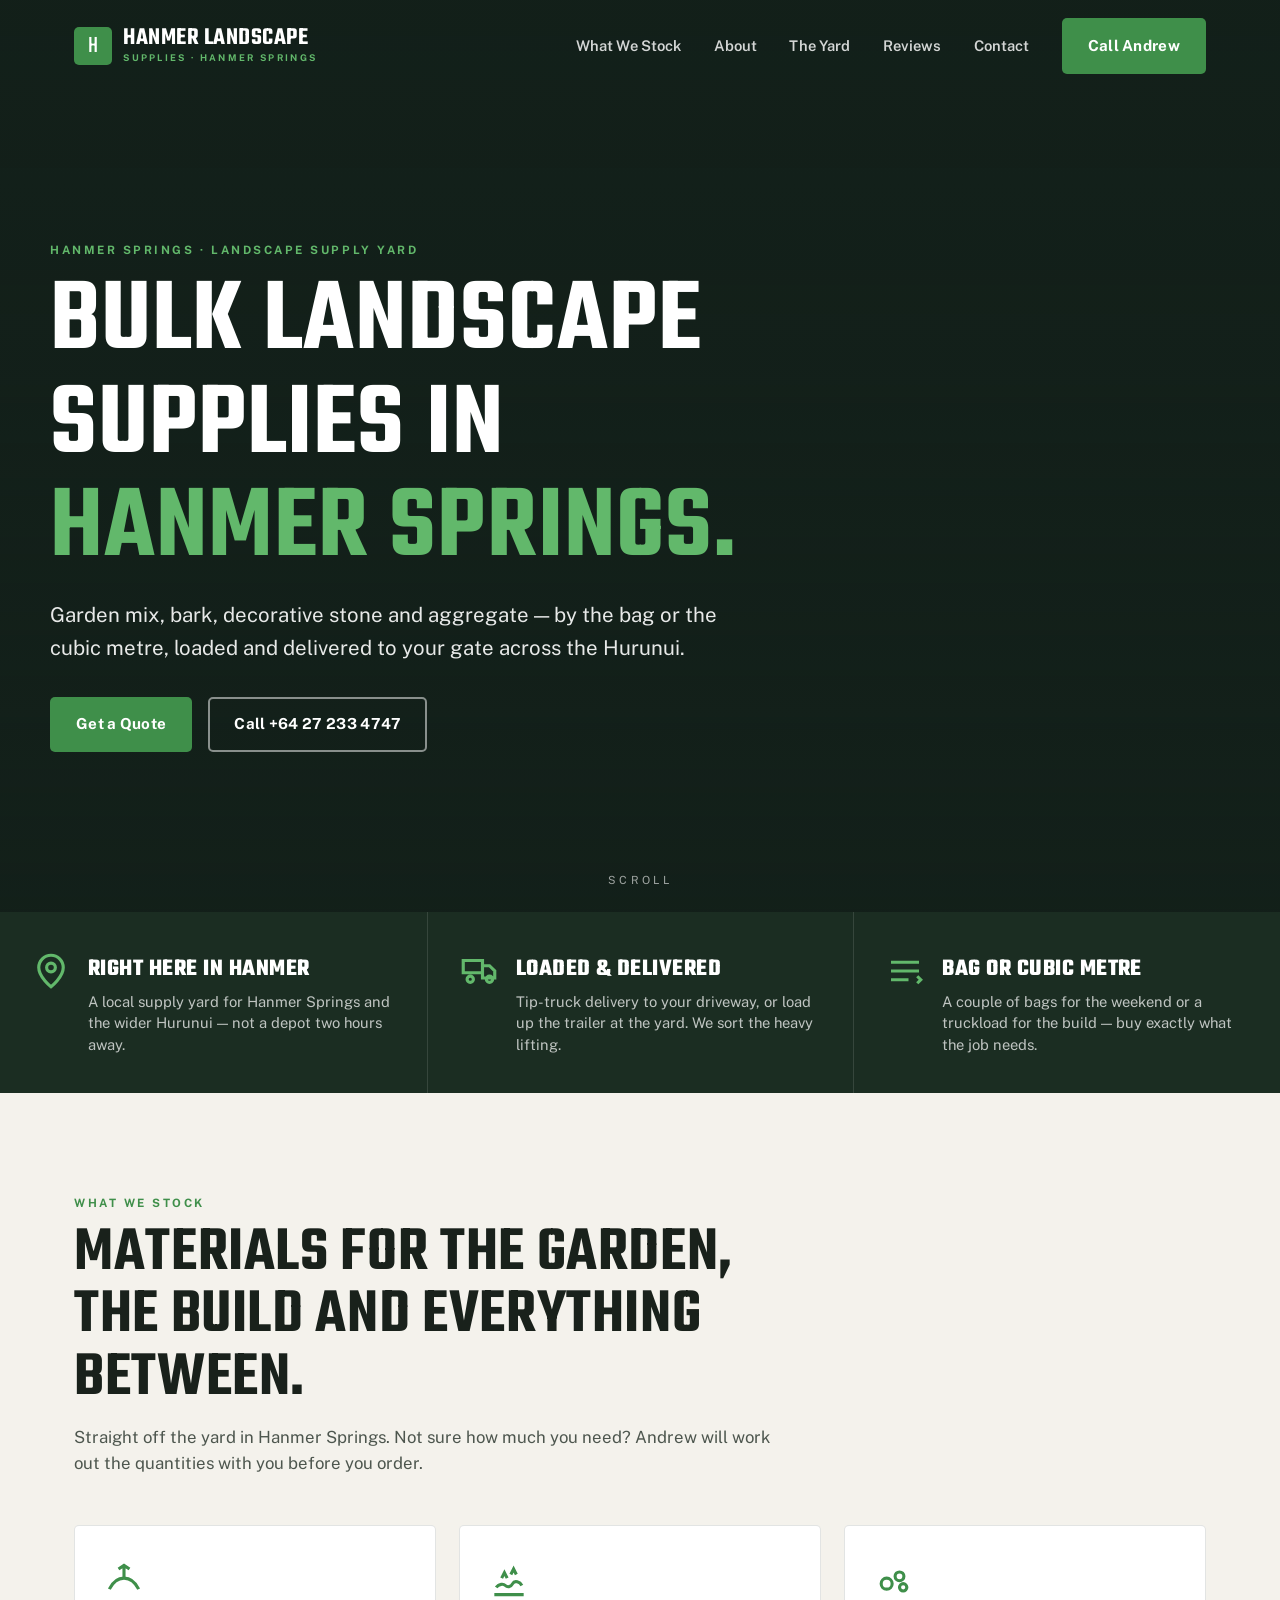
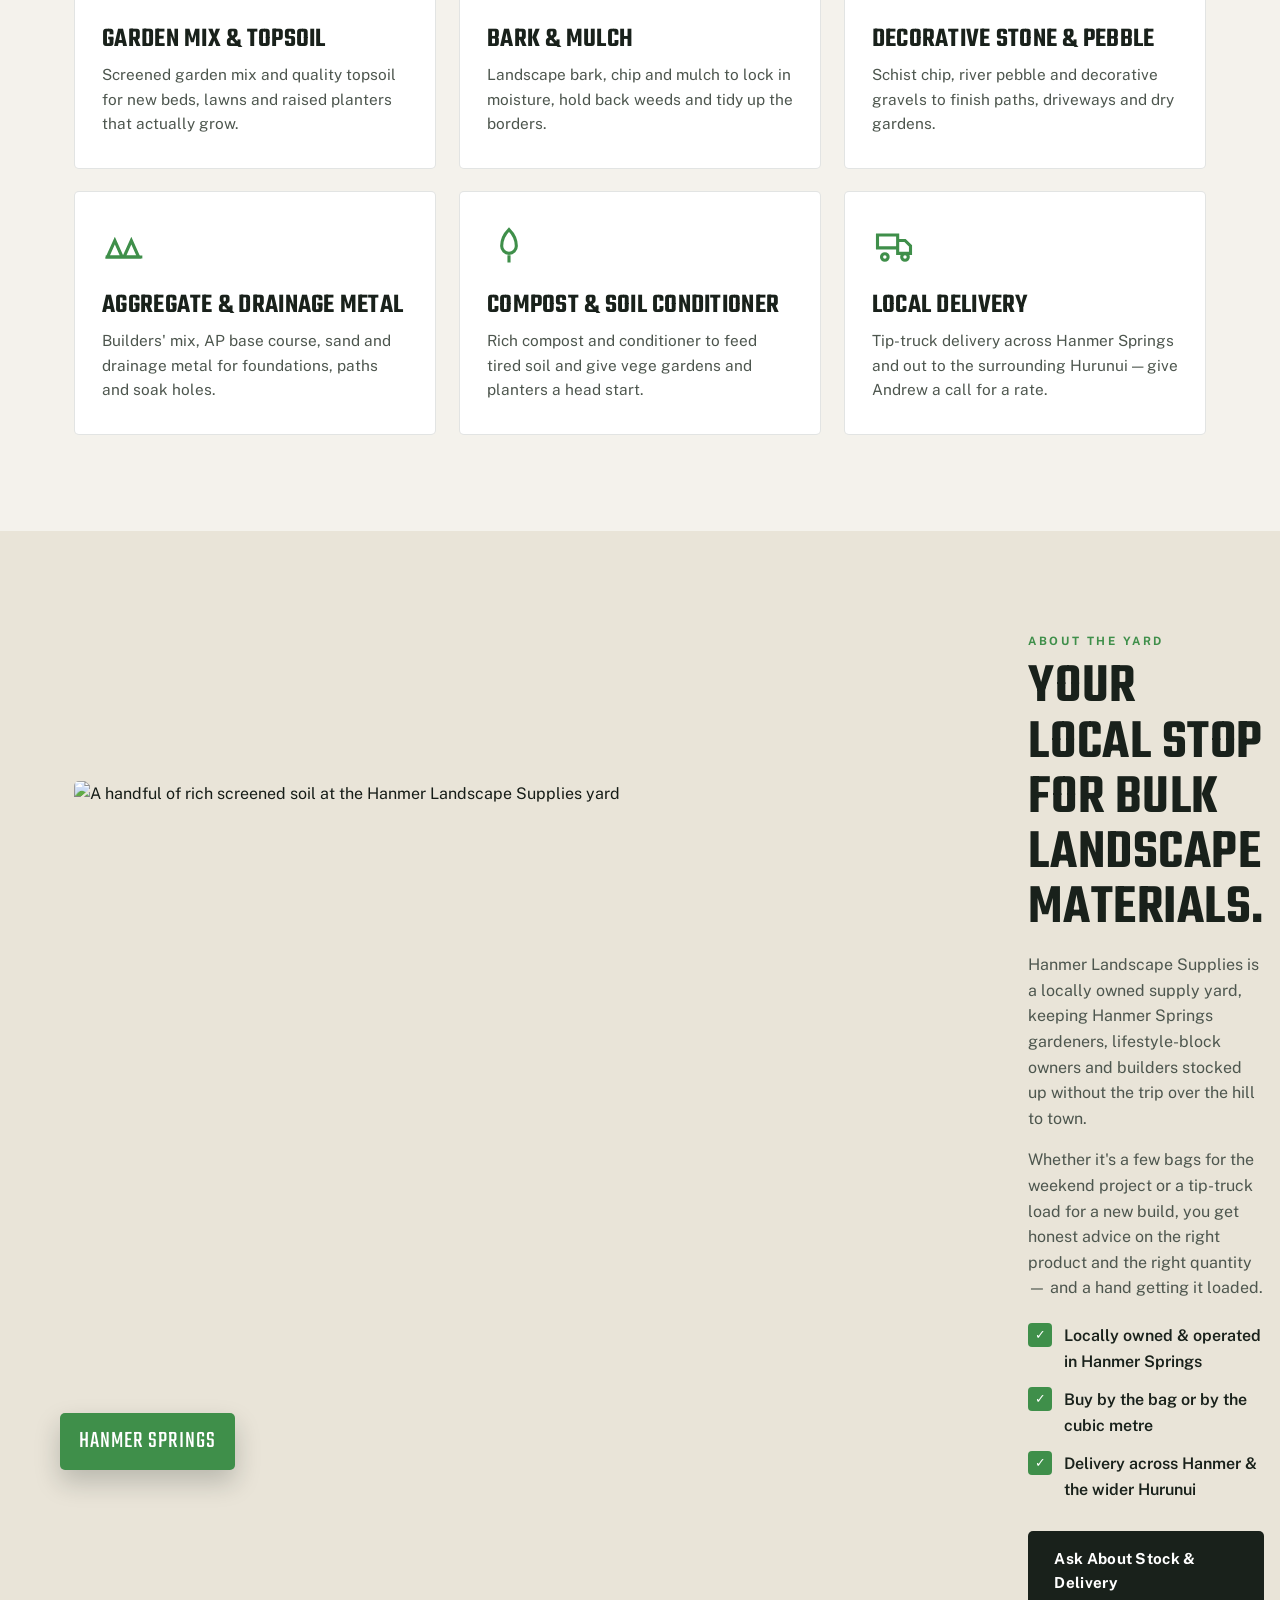
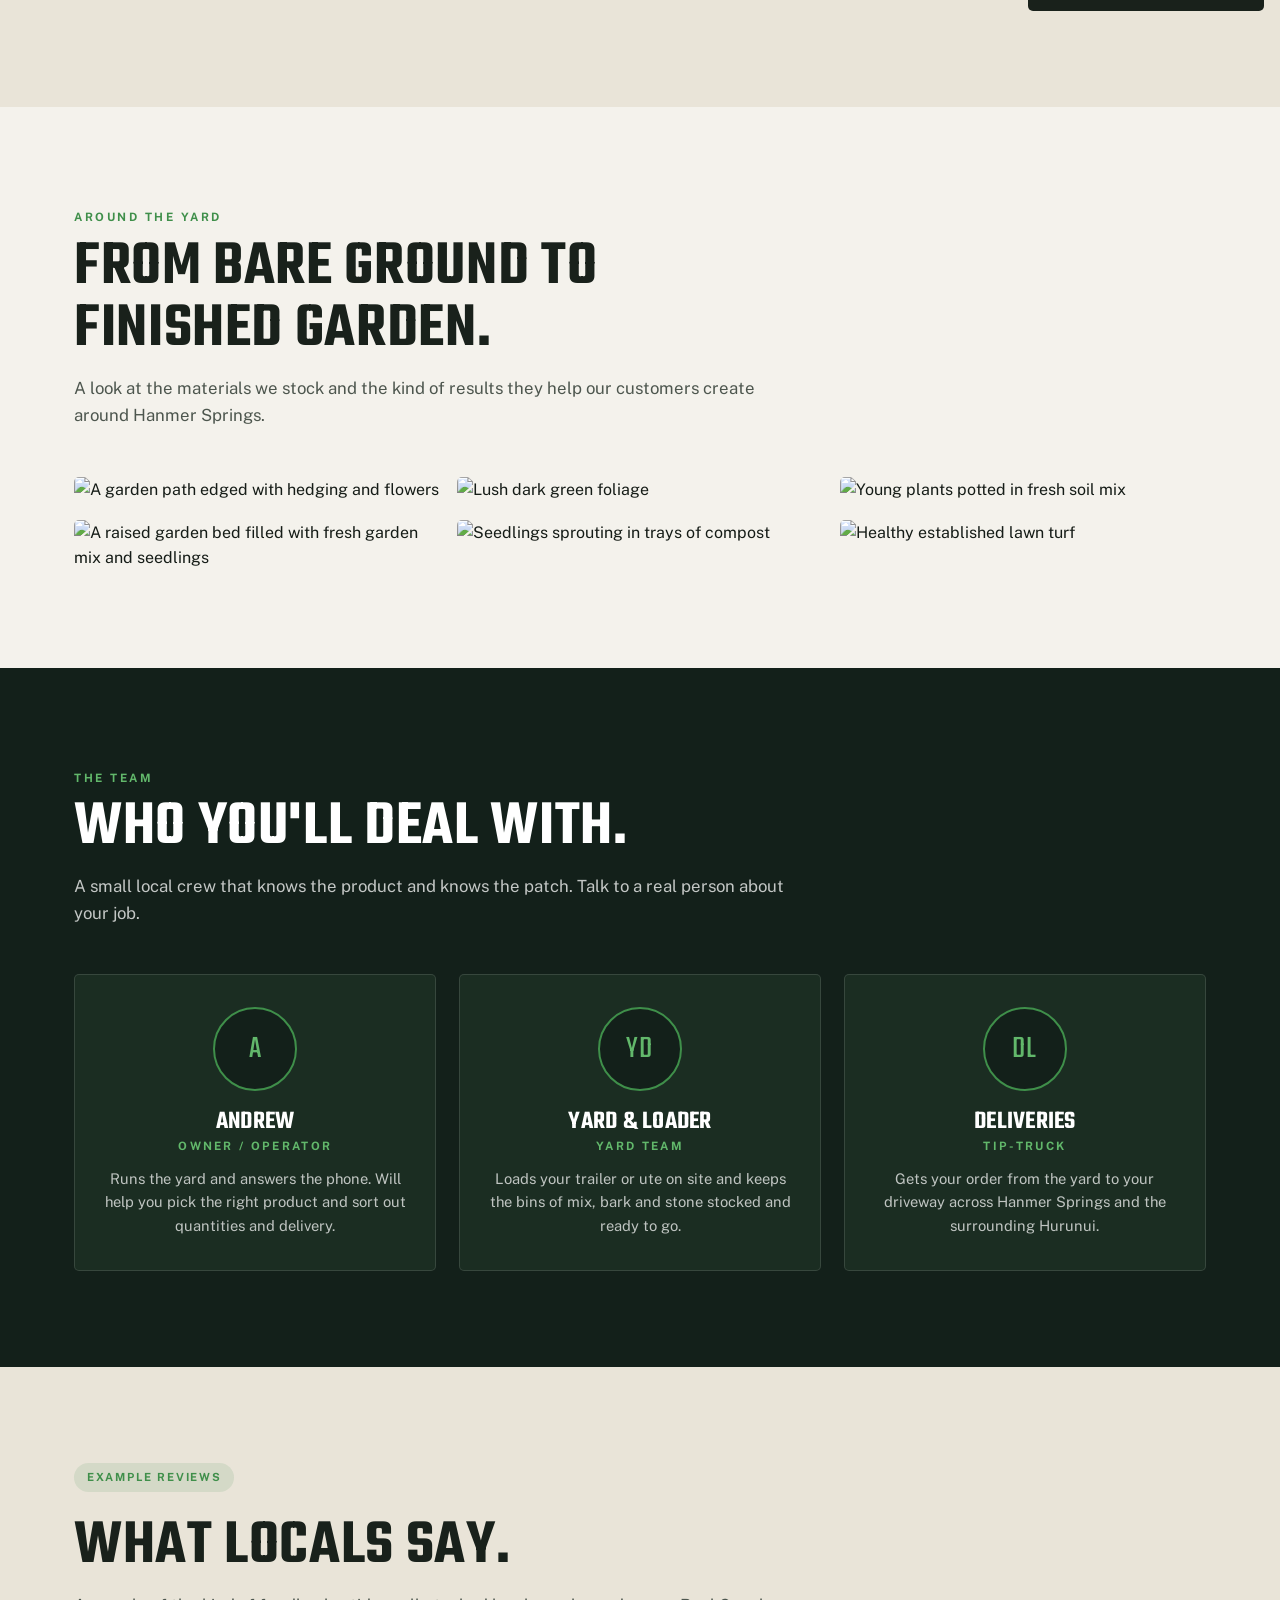
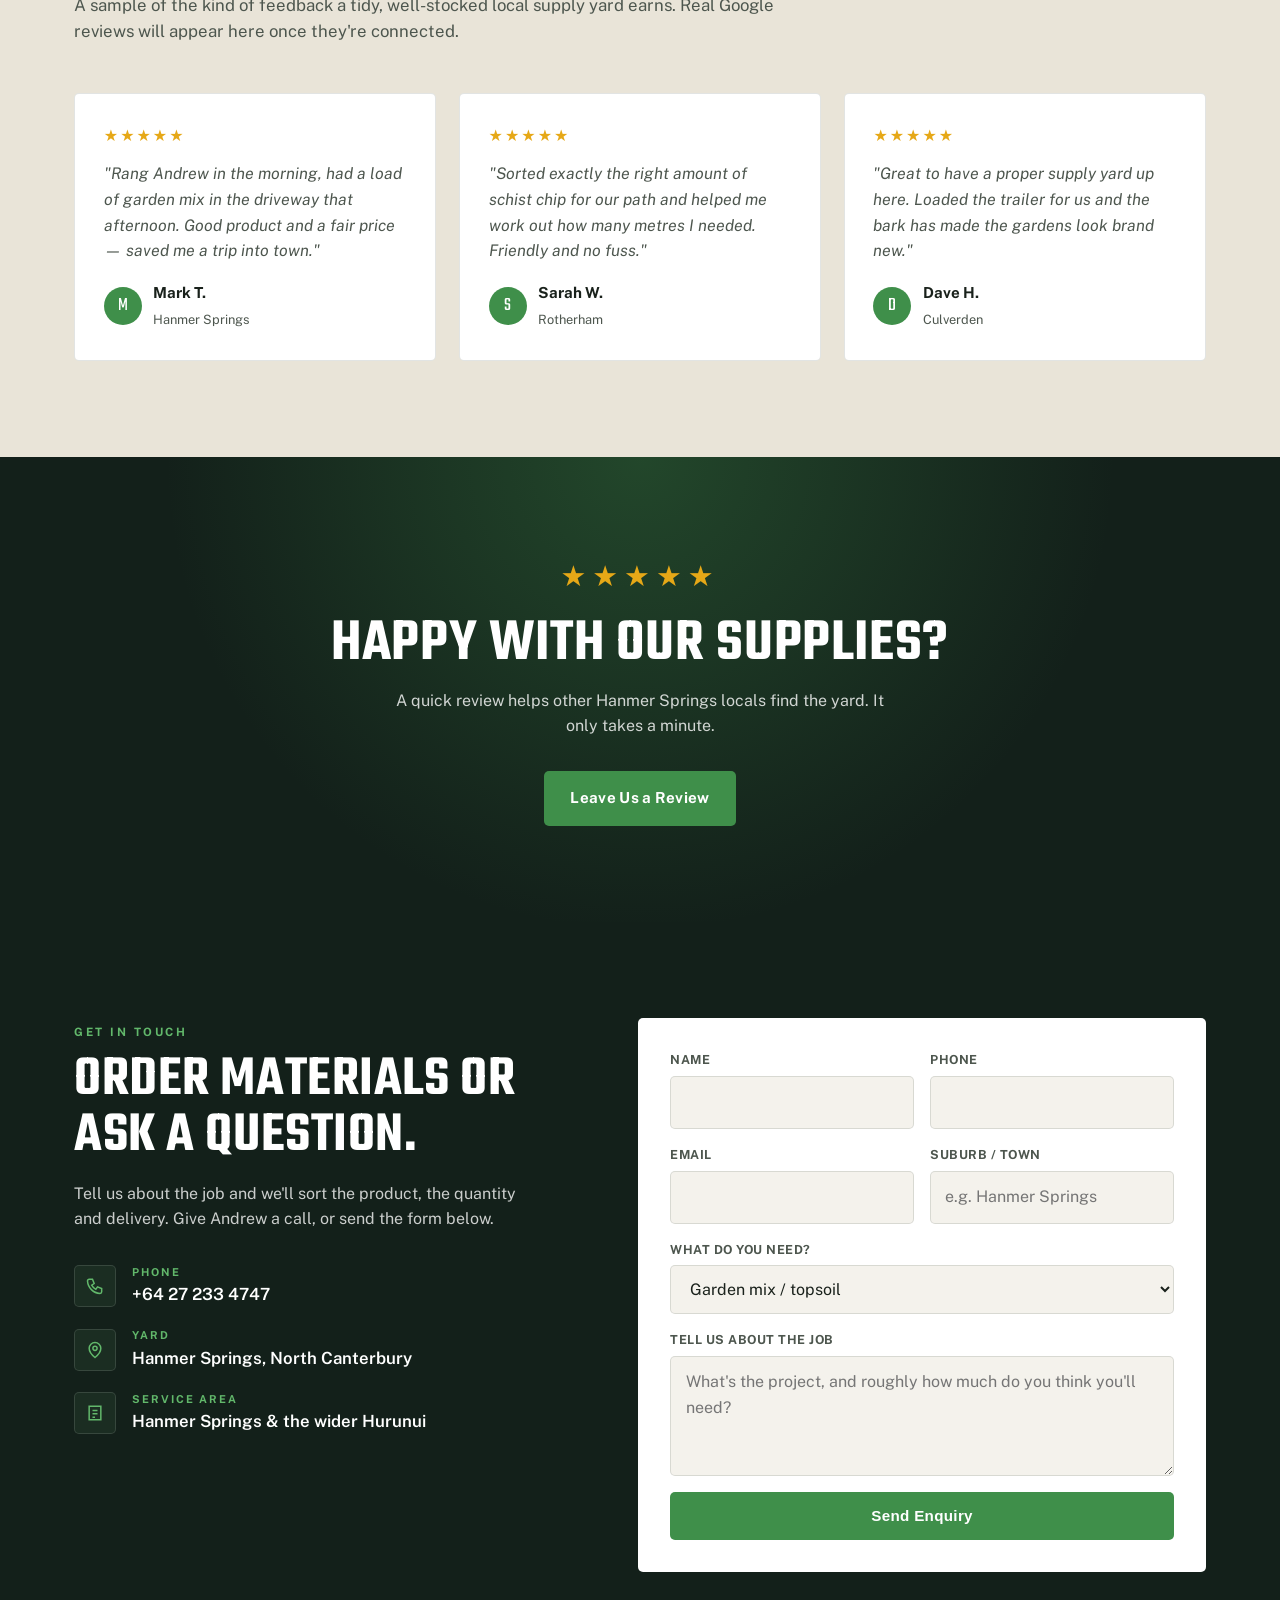
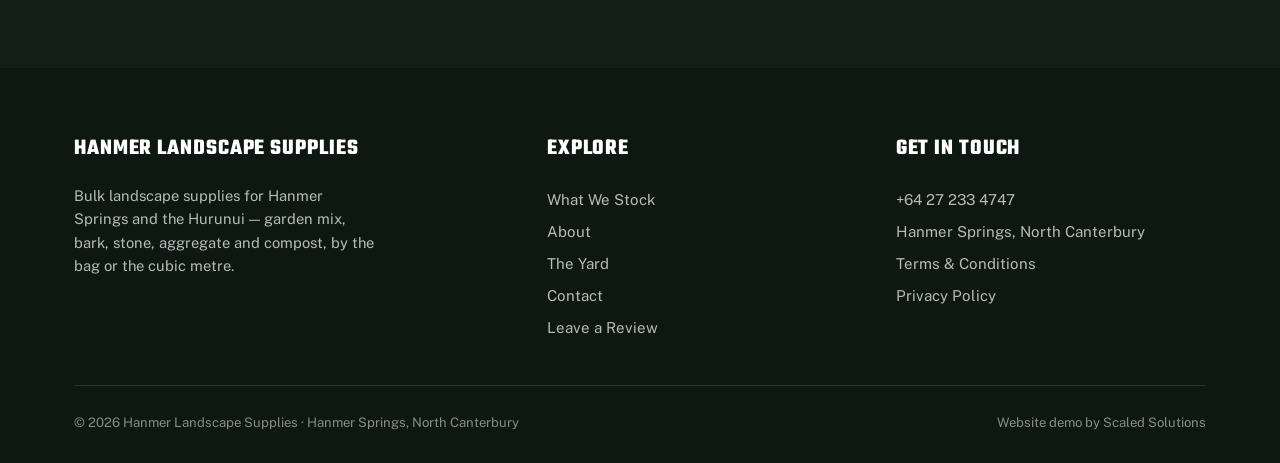
==== index.html @ e37114fc "Initial build: Hanmer Landscape Supplies" ====
<!DOCTYPE html>
<html lang="en-NZ">
<head>
<meta charset="UTF-8" />
<meta name="viewport" content="width=device-width, initial-scale=1.0" />
<title>Hanmer Landscape Supplies | Landscape Supply Yard, Hanmer Springs</title>
<meta name="description" content="Bulk landscape supplies in Hanmer Springs — garden mix, bark, mulch, decorative stone and aggregate. By the bag or the cubic metre, loaded and delivered across the Hurunui." />
<link rel="icon" href="data:image/svg+xml,%3Csvg xmlns='http://www.w3.org/2000/svg' viewBox='0 0 100 100'%3E%3Crect width='100' height='100' rx='18' fill='%233f8f4a'/%3E%3Ctext x='50' y='74' font-family='Arial' font-size='66' font-weight='bold' fill='white' text-anchor='middle'%3EH%3C/text%3E%3C/svg%3E" />
<meta property="og:title" content="Hanmer Landscape Supplies | Hanmer Springs" />
<meta property="og:description" content="Garden mix, bark, stone and aggregate — by the bag or the cubic metre, loaded and delivered across the Hurunui." />
<meta property="og:type" content="website" />
<meta property="og:image" content="https://images.unsplash.com/photo-1416879595882-3373a0480b5b?auto=format&fit=crop&w=1200&q=80" />
<link rel="preconnect" href="https://fonts.googleapis.com" />
<link rel="preconnect" href="https://fonts.gstatic.com" crossorigin />
<link href="https://fonts.googleapis.com/css2?family=Teko:wght@400;500;600;700&family=Public+Sans:wght@400;500;600;700&display=swap" rel="stylesheet" />
<link rel="stylesheet" href="styles.css" />
</head>
<body>

<div id="intro"><div class="mark">Hanmer Landscape<span>Supplies</span></div></div>

<!-- NAV -->
<header class="nav">
  <div class="wrap">
    <a class="logo" href="index.html">
      <span class="lk">H</span>
      <span><b>Hanmer Landscape</b><small>Supplies · Hanmer Springs</small></span>
    </a>
    <button class="nav-toggle" aria-label="Menu">&#9776;</button>
    <nav class="navlinks">
      <a class="link" href="#stock">What We Stock</a>
      <a class="link" href="#about">About</a>
      <a class="link" href="#yard">The Yard</a>
      <a class="link" href="#reviews">Reviews</a>
      <a class="link" href="#contact">Contact</a>
      <a class="btn btn-primary" href="tel:+64272334747">Call Andrew</a>
    </nav>
  </div>
</header>

<!-- HERO -->
<section class="hero" id="top">
  <div class="hero-slides">
    <div class="slide active" style="background-image:url('https://images.unsplash.com/photo-1416879595882-3373a0480b5b?auto=format&fit=crop&w=1900&q=80')"></div>
    <div class="slide" style="background-image:url('https://images.unsplash.com/photo-1585320806297-9794b3e4eeae?auto=format&fit=crop&w=1900&q=80')"></div>
    <div class="slide" style="background-image:url('https://images.unsplash.com/photo-1598902108854-10e335adac99?auto=format&fit=crop&w=1900&q=80')"></div>
    <div class="slide" style="background-image:url('https://images.unsplash.com/photo-1558904541-efa843a96f01?auto=format&fit=crop&w=1900&q=80')"></div>
  </div>
  <div class="wrap hero-inner">
    <span class="eyebrow light">Hanmer Springs · Landscape Supply Yard</span>
    <h1>Bulk landscape supplies in <em>Hanmer Springs.</em></h1>
    <p class="lead">Garden mix, bark, decorative stone and aggregate — by the bag or the cubic metre, loaded and delivered to your gate across the Hurunui.</p>
    <div class="hero-cta">
      <a class="btn btn-primary" href="#contact">Get a Quote</a>
      <a class="btn btn-ghost" href="tel:+64272334747">Call +64 27 233 4747</a>
    </div>
  </div>
  <div class="scrollcue">Scroll</div>
</section>

<!-- TRUST STRIP -->
<section class="trust" style="padding:0">
  <div class="grid">
    <div class="item">
      <svg class="ic" viewBox="0 0 24 24" fill="none" stroke="currentColor" stroke-width="1.8"><path d="M12 21s-7-5.5-7-11a7 7 0 0 1 14 0c0 5.5-7 11-7 11z"/><circle cx="12" cy="10" r="2.5"/></svg>
      <div><h4>Right here in Hanmer</h4><p>A local supply yard for Hanmer Springs and the wider Hurunui — not a depot two hours away.</p></div>
    </div>
    <div class="item">
      <svg class="ic" viewBox="0 0 24 24" fill="none" stroke="currentColor" stroke-width="1.8"><path d="M3 13h11V6H3zM14 9h4l3 3v4h-7zM7 18.5a1.8 1.8 0 1 0 0-3.6 1.8 1.8 0 0 0 0 3.6zM18 18.5a1.8 1.8 0 1 0 0-3.6 1.8 1.8 0 0 0 0 3.6z"/></svg>
      <div><h4>Loaded &amp; delivered</h4><p>Tip-truck delivery to your driveway, or load up the trailer at the yard. We sort the heavy lifting.</p></div>
    </div>
    <div class="item">
      <svg class="ic" viewBox="0 0 24 24" fill="none" stroke="currentColor" stroke-width="1.8"><path d="M4 7h16M4 12h16M4 17h10"/><path d="M19 15l2 2-2 2"/></svg>
      <div><h4>Bag or cubic metre</h4><p>A couple of bags for the weekend or a truckload for the build — buy exactly what the job needs.</p></div>
    </div>
  </div>
</section>

<!-- SERVICES / STOCK -->
<section class="band-light reveal" id="stock">
  <div class="wrap">
    <div class="sec-head">
      <span class="eyebrow">What We Stock</span>
      <h2>Materials for the garden, the build and everything between.</h2>
      <p>Straight off the yard in Hanmer Springs. Not sure how much you need? Andrew will work out the quantities with you before you order.</p>
    </div>
    <div class="cards">
      <div class="card">
        <svg class="ic" viewBox="0 0 24 24" fill="none" stroke="currentColor" stroke-width="1.7"><path d="M4 17c2-4 5-6 8-6s6 2 8 6"/><path d="M12 11V4M9 6l3-2 3 2"/></svg>
        <h3>Garden Mix &amp; Topsoil</h3>
        <p>Screened garden mix and quality topsoil for new beds, lawns and raised planters that actually grow.</p>
      </div>
      <div class="card">
        <svg class="ic" viewBox="0 0 24 24" fill="none" stroke="currentColor" stroke-width="1.7"><path d="M5 16c1.5-2 4-2 5-1s3 1 4-1 4-1 5 1"/><path d="M4 20h16"/><path d="M8 11l1.5-3 1.5 3M13 9l1.5-3L16 9"/></svg>
        <h3>Bark &amp; Mulch</h3>
        <p>Landscape bark, chip and mulch to lock in moisture, hold back weeds and tidy up the borders.</p>
      </div>
      <div class="card">
        <svg class="ic" viewBox="0 0 24 24" fill="none" stroke="currentColor" stroke-width="1.7"><circle cx="8" cy="14" r="3"/><circle cx="15" cy="10" r="2.4"/><circle cx="17" cy="16" r="2"/></svg>
        <h3>Decorative Stone &amp; Pebble</h3>
        <p>Schist chip, river pebble and decorative gravels to finish paths, driveways and dry gardens.</p>
      </div>
      <div class="card">
        <svg class="ic" viewBox="0 0 24 24" fill="none" stroke="currentColor" stroke-width="1.7"><path d="M3 18l4-9 4 9zM12 18l4-9 4 9z"/><path d="M2 18h20"/></svg>
        <h3>Aggregate &amp; Drainage Metal</h3>
        <p>Builders' mix, AP base course, sand and drainage metal for foundations, paths and soak holes.</p>
      </div>
      <div class="card">
        <svg class="ic" viewBox="0 0 24 24" fill="none" stroke="currentColor" stroke-width="1.7"><path d="M12 3c3 3 4 6 4 9a4 4 0 0 1-8 0c0-3 1-6 4-9z"/><path d="M12 21v-4"/></svg>
        <h3>Compost &amp; Soil Conditioner</h3>
        <p>Rich compost and conditioner to feed tired soil and give vege gardens and planters a head start.</p>
      </div>
      <div class="card">
        <svg class="ic" viewBox="0 0 24 24" fill="none" stroke="currentColor" stroke-width="1.7"><path d="M3 13h11V6H3zM14 9h4l3 3v4h-7z"/><circle cx="7" cy="18" r="1.8"/><circle cx="18" cy="18" r="1.8"/></svg>
        <h3>Local Delivery</h3>
        <p>Tip-truck delivery across Hanmer Springs and out to the surrounding Hurunui — give Andrew a call for a rate.</p>
      </div>
    </div>
  </div>
</section>

<!-- ABOUT -->
<section class="band-bone reveal" id="about">
  <div class="wrap about-grid">
    <div class="about-media">
      <img src="https://images.unsplash.com/photo-1492496913980-501348b61469?auto=format&fit=crop&w=900&q=80" alt="A handful of rich screened soil at the Hanmer Landscape Supplies yard" width="900" height="675" loading="lazy" />
      <span class="tag">Hanmer Springs</span>
    </div>
    <div class="about-copy">
      <span class="eyebrow">About The Yard</span>
      <h2>Your local stop for bulk landscape materials.</h2>
      <p>Hanmer Landscape Supplies is a locally owned supply yard, keeping Hanmer Springs gardeners, lifestyle-block owners and builders stocked up without the trip over the hill to town.</p>
      <p>Whether it's a few bags for the weekend project or a tip-truck load for a new build, you get honest advice on the right product and the right quantity — and a hand getting it loaded.</p>
      <ul class="checklist">
        <li><span class="tick">&#10003;</span> Locally owned &amp; operated in Hanmer Springs</li>
        <li><span class="tick">&#10003;</span> Buy by the bag or by the cubic metre</li>
        <li><span class="tick">&#10003;</span> Delivery across Hanmer &amp; the wider Hurunui</li>
      </ul>
      <a class="btn btn-dark" href="#contact" style="margin-top:1.8rem">Ask About Stock &amp; Delivery</a>
    </div>
  </div>
</section>

<!-- GALLERY / YARD -->
<section class="band-light reveal" id="yard">
  <div class="wrap">
    <div class="sec-head">
      <span class="eyebrow">Around The Yard</span>
      <h2>From bare ground to finished garden.</h2>
      <p>A look at the materials we stock and the kind of results they help our customers create around Hanmer Springs.</p>
    </div>
    <div class="masonry">
      <img src="https://images.unsplash.com/photo-1585320806297-9794b3e4eeae?auto=format&fit=crop&w=800&q=80" alt="A garden path edged with hedging and flowers" loading="lazy" />
      <img src="https://images.unsplash.com/photo-1591857177580-dc82b9ac4e1e?auto=format&fit=crop&w=800&q=80" alt="A raised garden bed filled with fresh garden mix and seedlings" loading="lazy" />
      <img src="https://images.unsplash.com/photo-1518531933037-91b2f5f229cc?auto=format&fit=crop&w=700&q=80" alt="Lush dark green foliage" loading="lazy" />
      <img src="https://images.unsplash.com/photo-1466692476868-aef1dfb1e735?auto=format&fit=crop&w=800&q=80" alt="Seedlings sprouting in trays of compost" loading="lazy" />
      <img src="https://images.unsplash.com/photo-1523348837708-15d4a09cfac2?auto=format&fit=crop&w=800&q=80" alt="Young plants potted in fresh soil mix" loading="lazy" />
      <img src="https://images.unsplash.com/photo-1558904541-efa843a96f01?auto=format&fit=crop&w=800&q=80" alt="Healthy established lawn turf" loading="lazy" />
    </div>
  </div>
</section>

<!-- CREW -->
<section class="band-dark reveal" id="crew">
  <div class="wrap">
    <div class="sec-head">
      <span class="eyebrow light">The Team</span>
      <h2>Who you'll deal with.</h2>
      <p>A small local crew that knows the product and knows the patch. Talk to a real person about your job.</p>
    </div>
    <div class="crew">
      <div class="member">
        <div class="av">A</div>
        <h3>Andrew</h3>
        <div class="role">Owner / Operator</div>
        <p>Runs the yard and answers the phone. Will help you pick the right product and sort out quantities and delivery.</p>
      </div>
      <div class="member">
        <div class="av">YD</div>
        <h3>Yard &amp; Loader</h3>
        <div class="role">Yard Team</div>
        <p>Loads your trailer or ute on site and keeps the bins of mix, bark and stone stocked and ready to go.</p>
      </div>
      <div class="member">
        <div class="av">DL</div>
        <h3>Deliveries</h3>
        <div class="role">Tip-Truck</div>
        <p>Gets your order from the yard to your driveway across Hanmer Springs and the surrounding Hurunui.</p>
      </div>
    </div>
  </div>
</section>

<!-- REVIEWS -->
<section class="band-bone reveal" id="reviews">
  <div class="wrap">
    <div class="sec-head">
      <span class="badge">Example reviews</span>
      <h2>What locals say.</h2>
      <p>A sample of the kind of feedback a tidy, well-stocked local supply yard earns. Real Google reviews will appear here once they're connected.</p>
    </div>
    <div class="reviews">
      <div class="review">
        <div class="stars">&#9733;&#9733;&#9733;&#9733;&#9733;</div>
        <p>"Rang Andrew in the morning, had a load of garden mix in the driveway that afternoon. Good product and a fair price — saved me a trip into town."</p>
        <div class="who"><span class="dot">M</span><div><b>Mark T.</b><span>Hanmer Springs</span></div></div>
      </div>
      <div class="review">
        <div class="stars">&#9733;&#9733;&#9733;&#9733;&#9733;</div>
        <p>"Sorted exactly the right amount of schist chip for our path and helped me work out how many metres I needed. Friendly and no fuss."</p>
        <div class="who"><span class="dot">S</span><div><b>Sarah W.</b><span>Rotherham</span></div></div>
      </div>
      <div class="review">
        <div class="stars">&#9733;&#9733;&#9733;&#9733;&#9733;</div>
        <p>"Great to have a proper supply yard up here. Loaded the trailer for us and the bark has made the gardens look brand new."</p>
        <div class="who"><span class="dot">D</span><div><b>Dave H.</b><span>Culverden</span></div></div>
      </div>
    </div>
  </div>
</section>

<!-- REVIEW FUNNEL BANNER -->
<section class="funnel reveal">
  <div class="wrap">
    <div class="stars">&#9733;&#9733;&#9733;&#9733;&#9733;</div>
    <h2>Happy with our supplies?</h2>
    <p>A quick review helps other Hanmer Springs locals find the yard. It only takes a minute.</p>
    <a class="btn btn-primary" href="review.html">Leave Us a Review</a>
  </div>
</section>

<!-- CONTACT -->
<section class="band-dark reveal" id="contact">
  <div class="wrap contact-grid">
    <div class="contact-info">
      <span class="eyebrow light">Get In Touch</span>
      <h2>Order materials or ask a question.</h2>
      <p class="intro">Tell us about the job and we'll sort the product, the quantity and delivery. Give Andrew a call, or send the form below.</p>
      <div class="cinfo">
        <a href="tel:+64272334747">
          <span class="ic"><svg viewBox="0 0 24 24" width="20" height="20" fill="none" stroke="currentColor" stroke-width="1.8"><path d="M5 4h4l2 5-3 2a12 12 0 0 0 5 5l2-3 5 2v4a2 2 0 0 1-2 2A16 16 0 0 1 3 6a2 2 0 0 1 2-2z"/></svg></span>
          <span><small>Phone</small><b>+64 27 233 4747</b></span>
        </a>
        <div>
          <span class="ic"><svg viewBox="0 0 24 24" width="20" height="20" fill="none" stroke="currentColor" stroke-width="1.8"><path d="M12 21s-7-5.5-7-11a7 7 0 0 1 14 0c0 5.5-7 11-7 11z"/><circle cx="12" cy="10" r="2.5"/></svg></span>
          <span><small>Yard</small><b>Hanmer Springs, North Canterbury</b></span>
        </div>
        <div>
          <span class="ic"><svg viewBox="0 0 24 24" width="20" height="20" fill="none" stroke="currentColor" stroke-width="1.8"><path d="M5 4h14v16H5z"/><path d="M9 9h6M9 13h6M9 17h3"/></svg></span>
          <span><small>Service Area</small><b>Hanmer Springs &amp; the wider Hurunui</b></span>
        </div>
      </div>
    </div>

    <form class="cform" action="https://formsubmit.co/andrew@hanmerlandscapesupplies.co.nz" method="POST">
      <input type="hidden" name="_subject" value="New enquiry — Hanmer Landscape Supplies website" />
      <input type="hidden" name="_template" value="table" />
      <input type="hidden" name="_captcha" value="false" />
      <div class="row">
        <div class="field"><label for="name">Name</label><input id="name" type="text" name="Name" required /></div>
        <div class="field"><label for="phone">Phone</label><input id="phone" type="tel" name="Phone" required /></div>
      </div>
      <div class="row">
        <div class="field"><label for="email">Email</label><input id="email" type="email" name="Email" /></div>
        <div class="field"><label for="suburb">Suburb / Town</label><input id="suburb" type="text" name="Suburb" placeholder="e.g. Hanmer Springs" /></div>
      </div>
      <div class="field">
        <label for="product">What do you need?</label>
        <select id="product" name="Product">
          <option>Garden mix / topsoil</option>
          <option>Bark / mulch</option>
          <option>Decorative stone / pebble</option>
          <option>Aggregate / drainage metal</option>
          <option>Compost / soil conditioner</option>
          <option>Delivery enquiry</option>
          <option>Something else</option>
        </select>
      </div>
      <div class="field">
        <label for="message">Tell us about the job</label>
        <textarea id="message" name="Message" placeholder="What's the project, and roughly how much do you think you'll need?" required></textarea>
      </div>
      <button class="btn btn-primary" type="submit" style="justify-content:center">Send Enquiry</button>
    </form>
  </div>
</section>

<!-- FOOTER -->
<footer class="site">
  <div class="wrap">
    <div class="foot-grid">
      <div class="col">
        <h4>Hanmer Landscape Supplies</h4>
        <p>Bulk landscape supplies for Hanmer Springs and the Hurunui — garden mix, bark, stone, aggregate and compost, by the bag or the cubic metre.</p>
      </div>
      <div class="col">
        <h4>Explore</h4>
        <a href="#stock">What We Stock</a>
        <a href="#about">About</a>
        <a href="#yard">The Yard</a>
        <a href="#contact">Contact</a>
        <a href="review.html">Leave a Review</a>
      </div>
      <div class="col">
        <h4>Get In Touch</h4>
        <a href="tel:+64272334747">+64 27 233 4747</a>
        <a href="#contact">Hanmer Springs, North Canterbury</a>
        <a href="terms.html">Terms &amp; Conditions</a>
        <a href="privacy.html">Privacy Policy</a>
      </div>
    </div>
    <div class="foot-bottom">
      <span>&copy; 2026 Hanmer Landscape Supplies · Hanmer Springs, North Canterbury</span>
      <span>Website demo by Scaled Solutions</span>
    </div>
  </div>
</footer>

<script src="script.js"></script>
</body>
</html>
---- styles.css ----
/* Hanmer Landscape Supplies — Industrial archetype, forest-green accent
   Fonts: Teko (display) + Public Sans (body) */

:root{
  --bg:#f4f2ec;
  --bg-alt:#e9e4d8;
  --ink:#19211b;
  --ink-soft:#4d564e;
  --dark:#13201a;
  --dark-2:#1b2d22;
  --accent:#3f8f4a;
  --accent-2:#62b86b;
  --line:rgba(20,32,26,.12);
  --line-dark:rgba(255,255,255,.12);
  --radius:5px;
  --maxw:1180px;
}

*{box-sizing:border-box;margin:0;padding:0}
html{scroll-behavior:smooth}
img{image-orientation:from-image}
body{
  font-family:"Public Sans",system-ui,sans-serif;
  background:var(--bg);
  color:var(--ink);
  line-height:1.6;
  -webkit-font-smoothing:antialiased;
  overflow-x:hidden;
}
h1,h2,h3,.display{
  font-family:"Teko",sans-serif;
  font-weight:600;
  line-height:.98;
  letter-spacing:.01em;
  text-transform:uppercase;
}
a{color:inherit;text-decoration:none}
.wrap{max-width:var(--maxw);margin:0 auto;padding:0 24px}
.eyebrow{
  font-family:"Public Sans",sans-serif;
  text-transform:uppercase;
  letter-spacing:.22em;
  font-size:.72rem;
  font-weight:700;
  color:var(--accent);
}
.eyebrow.light{color:var(--accent-2)}

/* ---------- Buttons ---------- */
.btn{
  display:inline-flex;align-items:center;gap:.5rem;
  font-weight:700;font-size:.95rem;
  padding:.85rem 1.5rem;border-radius:var(--radius);
  border:2px solid transparent;cursor:pointer;
  transition:transform .18s ease, background .18s ease, color .18s ease;
  letter-spacing:.02em;
}
.btn-primary{background:var(--accent);color:#fff}
.btn-primary:hover{background:var(--accent-2);transform:translateY(-2px)}
.btn-ghost{border-color:rgba(255,255,255,.5);color:#fff}
.btn-ghost:hover{background:#fff;color:var(--ink);transform:translateY(-2px)}
.btn-dark{background:var(--ink);color:#fff}
.btn-dark:hover{background:var(--accent);transform:translateY(-2px)}

/* ---------- Intro overlay ---------- */
#intro{
  position:fixed;inset:0;z-index:2000;background:var(--dark);
  display:flex;align-items:center;justify-content:center;
  transition:opacity .7s ease .2s, visibility .7s ease .2s;
}
#intro .mark{
  font-family:"Teko",sans-serif;font-size:clamp(2.6rem,9vw,5rem);
  color:#fff;text-transform:uppercase;letter-spacing:.04em;
  opacity:0;transform:translateY(14px);
  animation:introIn 1s cubic-bezier(.2,.7,.2,1) forwards;
  text-align:center;line-height:.9;
}
#intro .mark span{color:var(--accent-2);display:block;font-size:.42em;letter-spacing:.3em;margin-top:.4rem}
@keyframes introIn{to{opacity:1;transform:none}}
body.loaded #intro{opacity:0;visibility:hidden}

/* reveal on scroll */
.reveal{opacity:0;transform:translateY(26px);transition:opacity .7s ease, transform .7s ease}
.reveal.in{opacity:1;transform:none}

/* ---------- Nav ---------- */
header.nav{
  position:fixed;top:0;left:0;right:0;z-index:1000;
  display:flex;align-items:center;
  transition:background .3s ease, box-shadow .3s ease, padding .3s ease;
  padding:18px 0;
}
header.nav .wrap{display:flex;align-items:center;justify-content:space-between;width:100%}
.logo{display:flex;align-items:center;gap:.7rem;color:#fff}
.logo .lk{
  width:38px;height:38px;border-radius:5px;background:var(--accent);
  display:grid;place-items:center;font-family:"Teko",sans-serif;font-size:1.5rem;color:#fff;
  flex:none;
}
.logo b{font-family:"Teko",sans-serif;font-size:1.55rem;font-weight:600;text-transform:uppercase;letter-spacing:.02em;line-height:.9}
.logo small{display:block;font-family:"Public Sans";font-size:.58rem;letter-spacing:.25em;color:var(--accent-2);text-transform:uppercase;font-weight:700}
header.nav.scrolled{background:rgba(19,32,26,.96);box-shadow:0 6px 24px rgba(0,0,0,.18);padding:12px 0;backdrop-filter:blur(8px)}
.navlinks{display:flex;align-items:center;gap:2rem}
.navlinks a.link{color:rgba(255,255,255,.82);font-weight:600;font-size:.92rem;letter-spacing:.01em}
.navlinks a.link:hover{color:#fff}
.nav-toggle{display:none;background:none;border:0;color:#fff;font-size:1.6rem;cursor:pointer}
@media(max-width:860px){
  .navlinks{
    position:fixed;inset:0 0 0 auto;width:min(78vw,320px);background:var(--dark);
    flex-direction:column;justify-content:center;gap:1.6rem;transform:translateX(100%);
    transition:transform .35s ease;box-shadow:-20px 0 40px rgba(0,0,0,.3);
  }
  .navlinks.open{transform:none}
  .navlinks a.link{font-size:1.1rem}
  .nav-toggle{display:block;z-index:1001}
}

/* ---------- Hero ---------- */
.hero{position:relative;min-height:100svh;display:flex;align-items:flex-end;background:var(--dark);overflow:hidden}
.hero-slides{position:absolute;inset:0;z-index:0}
.hero-slides .slide{
  position:absolute;inset:0;background-size:cover;background-position:center;
  opacity:0;transition:opacity 1.6s ease;filter:saturate(.82) contrast(1.05);
  transform:scale(1.04);
}
.hero-slides .slide.active{opacity:1;animation:kenburns 8s ease forwards}
@keyframes kenburns{from{transform:scale(1.04)}to{transform:scale(1.12)}}
.hero::after{
  content:"";position:absolute;inset:0;z-index:1;
  background:linear-gradient(180deg,rgba(19,32,26,.55) 0%,rgba(19,32,26,.45) 40%,rgba(19,32,26,.82) 100%);
}
.hero-inner{position:relative;z-index:2;padding:140px 0 64px;width:100%}
.hero h1{color:#fff;font-size:clamp(3.2rem,8.5vw,6.6rem);max-width:16ch;margin:.6rem 0 1.1rem}
.hero h1 em{font-style:normal;color:var(--accent-2)}
.hero p.lead{color:rgba(255,255,255,.9);font-size:clamp(1.05rem,1.6vw,1.28rem);max-width:54ch;margin-bottom:2rem}
.hero-cta{display:flex;flex-wrap:wrap;gap:1rem}
.scrollcue{position:absolute;bottom:22px;left:50%;transform:translateX(-50%);z-index:2;color:rgba(255,255,255,.6);font-size:.7rem;letter-spacing:.3em;text-transform:uppercase}

/* ---------- Sections ---------- */
section{padding:96px 0}
.band-light{background:var(--bg)}
.band-bone{background:var(--bg-alt)}
.band-dark{background:var(--dark);color:#fff}
.sec-head{max-width:720px;margin-bottom:3rem}
.sec-head h2{font-size:clamp(2.6rem,5vw,4rem);margin:.5rem 0 .8rem}
.sec-head p{color:var(--ink-soft);font-size:1.05rem}
.band-dark .sec-head p{color:rgba(255,255,255,.75)}

/* trust strip */
.trust{background:var(--dark-2);color:#fff;padding:0}
.trust .grid{display:grid;grid-template-columns:repeat(3,1fr)}
.trust .item{padding:38px 30px;display:flex;gap:1rem;align-items:flex-start;border-left:1px solid var(--line-dark)}
.trust .item:first-child{border-left:0}
.trust .ic{width:42px;height:42px;flex:none;color:var(--accent-2)}
.trust h4{font-family:"Teko";font-size:1.5rem;text-transform:uppercase;letter-spacing:.02em;margin-bottom:.15rem}
.trust p{color:rgba(255,255,255,.72);font-size:.92rem;line-height:1.45}
@media(max-width:760px){.trust .grid{grid-template-columns:1fr}.trust .item{border-left:0;border-top:1px solid var(--line-dark)}.trust .item:first-child{border-top:0}}

/* services */
.cards{display:grid;grid-template-columns:repeat(3,1fr);gap:1.4rem}
@media(max-width:900px){.cards{grid-template-columns:repeat(2,1fr)}}
@media(max-width:560px){.cards{grid-template-columns:1fr}}
.card{
  background:#fff;border:1px solid var(--line);border-radius:var(--radius);padding:2rem 1.7rem;
  transition:transform .2s ease, box-shadow .2s ease, border-color .2s ease;position:relative;overflow:hidden;
}
.card::before{content:"";position:absolute;left:0;top:0;height:4px;width:0;background:var(--accent);transition:width .3s ease}
.card:hover{transform:translateY(-5px);box-shadow:0 18px 40px rgba(20,32,26,.1);border-color:transparent}
.card:hover::before{width:100%}
.card .ic{width:44px;height:44px;color:var(--accent);margin-bottom:1.1rem}
.card h3{font-size:1.7rem;margin-bottom:.5rem}
.card p{color:var(--ink-soft);font-size:.96rem}

/* about */
.about-grid{display:grid;grid-template-columns:1.05fr 1fr;gap:3.4rem;align-items:center}
@media(max-width:880px){.about-grid{grid-template-columns:1fr;gap:2.2rem}}
.about-media{position:relative}
.about-media img{width:100%;aspect-ratio:4/3;object-fit:cover;border-radius:var(--radius);filter:saturate(.82) contrast(1.05);display:block}
.about-media .tag{
  position:absolute;left:-14px;bottom:-14px;background:var(--accent);color:#fff;
  font-family:"Teko";font-size:1.5rem;text-transform:uppercase;letter-spacing:.04em;
  padding:.6rem 1.2rem;border-radius:var(--radius);box-shadow:0 12px 26px rgba(20,32,26,.22);
}
.about-copy h2{font-size:clamp(2.4rem,4.4vw,3.6rem);margin:.5rem 0 1rem}
.about-copy p{color:var(--ink-soft);margin-bottom:1rem}
.checklist{list-style:none;margin-top:1.4rem;display:grid;gap:.8rem}
.checklist li{display:flex;gap:.7rem;align-items:flex-start;font-weight:600}
.checklist .tick{width:24px;height:24px;flex:none;border-radius:4px;background:var(--accent);color:#fff;display:grid;place-items:center;font-size:.8rem}

/* gallery masonry */
.masonry{column-count:3;column-gap:1.1rem}
@media(max-width:820px){.masonry{column-count:2}}
@media(max-width:480px){.masonry{column-count:1}}
.masonry img{
  width:100%;height:auto;display:block;margin-bottom:1.1rem;border-radius:var(--radius);
  break-inside:avoid;filter:saturate(.82) contrast(1.05);
  transition:transform .3s ease,filter .3s ease;
}
.masonry img:hover{transform:scale(1.015);filter:saturate(1) contrast(1.05)}

/* crew */
.crew{display:grid;grid-template-columns:repeat(3,1fr);gap:1.4rem}
@media(max-width:760px){.crew{grid-template-columns:1fr}}
.crew .member{background:var(--dark-2);border:1px solid var(--line-dark);border-radius:var(--radius);padding:2rem 1.6rem;text-align:center;color:#fff}
.crew .av{
  width:84px;height:84px;border-radius:50%;margin:0 auto 1.1rem;display:grid;place-items:center;
  background:var(--dark);border:2px solid var(--accent);color:var(--accent-2);
  font-family:"Teko";font-size:2rem;letter-spacing:.04em;
}
.crew h3{font-size:1.6rem;margin-bottom:.2rem}
.crew .role{color:var(--accent-2);font-size:.72rem;letter-spacing:.2em;text-transform:uppercase;font-weight:700;margin-bottom:.7rem}
.crew p{color:rgba(255,255,255,.72);font-size:.92rem}

/* reviews */
.badge{display:inline-block;background:rgba(63,143,74,.12);color:var(--accent);font-size:.7rem;font-weight:700;letter-spacing:.16em;text-transform:uppercase;padding:.35rem .8rem;border-radius:40px;margin-bottom:1rem}
.reviews{display:grid;grid-template-columns:repeat(3,1fr);gap:1.4rem}
@media(max-width:860px){.reviews{grid-template-columns:1fr}}
.review{background:#fff;border:1px solid var(--line);border-radius:var(--radius);padding:1.8rem}
.review .stars{color:#e6a817;letter-spacing:2px;margin-bottom:.8rem}
.review p{color:var(--ink-soft);font-style:italic;margin-bottom:1.1rem}
.review .who{display:flex;align-items:center;gap:.7rem}
.review .who .dot{width:38px;height:38px;border-radius:50%;background:var(--accent);color:#fff;display:grid;place-items:center;font-family:"Teko";font-size:1.2rem}
.review .who b{display:block;font-family:"Public Sans";font-size:.95rem}
.review .who span{font-size:.8rem;color:var(--ink-soft)}

/* review funnel banner */
.funnel{background:var(--dark);color:#fff;text-align:center;position:relative;overflow:hidden}
.funnel::before{content:"";position:absolute;inset:0;background:radial-gradient(circle at 50% 0,rgba(63,143,74,.35),transparent 60%)}
.funnel .wrap{position:relative;z-index:1}
.funnel .stars{color:#e6a817;font-size:1.8rem;letter-spacing:6px;margin-bottom:1rem}
.funnel h2{font-size:clamp(2.4rem,5vw,3.8rem);margin-bottom:.8rem}
.funnel p{color:rgba(255,255,255,.8);max-width:50ch;margin:0 auto 2rem}

/* contact */
.contact-grid{display:grid;grid-template-columns:1fr 1.1fr;gap:3rem}
@media(max-width:880px){.contact-grid{grid-template-columns:1fr;gap:2.2rem}}
.contact-info h2{font-size:clamp(2.4rem,4.6vw,3.6rem);margin:.5rem 0 1rem;color:#fff}
.contact-info p.intro{color:rgba(255,255,255,.78);margin-bottom:2rem;max-width:46ch}
.cinfo{display:grid;gap:1.2rem}
.cinfo a,.cinfo div{display:flex;gap:1rem;align-items:center;color:#fff}
.cinfo .ic{width:42px;height:42px;flex:none;border-radius:var(--radius);background:var(--dark-2);border:1px solid var(--line-dark);display:grid;place-items:center;color:var(--accent-2)}
.cinfo small{display:block;color:var(--accent-2);font-size:.68rem;letter-spacing:.18em;text-transform:uppercase;font-weight:700}
.cinfo b{font-family:"Public Sans";font-weight:600;font-size:1.05rem}
form.cform{background:#fff;border-radius:var(--radius);padding:2rem;display:grid;gap:1rem}
form.cform .row{display:grid;grid-template-columns:1fr 1fr;gap:1rem}
@media(max-width:520px){form.cform .row{grid-template-columns:1fr}}
.field{display:flex;flex-direction:column;gap:.35rem}
.field label{font-size:.78rem;font-weight:700;letter-spacing:.04em;text-transform:uppercase;color:var(--ink-soft)}
.field input,.field select,.field textarea{
  border:1px solid var(--line);border-radius:var(--radius);padding:.8rem .9rem;font:inherit;background:var(--bg);
  transition:border-color .2s ease, box-shadow .2s ease;color:var(--ink);
}
.field input:focus,.field select:focus,.field textarea:focus{outline:none;border-color:var(--accent);box-shadow:0 0 0 3px rgba(63,143,74,.15);background:#fff}
.field textarea{resize:vertical;min-height:120px}

/* footer */
footer.site{background:#0e1813;color:rgba(255,255,255,.7);padding:64px 0 30px}
.foot-grid{display:grid;grid-template-columns:1.4fr 1fr 1fr;gap:2.4rem;margin-bottom:2.6rem}
@media(max-width:760px){.foot-grid{grid-template-columns:1fr;gap:1.8rem}}
footer.site h4{font-family:"Teko";color:#fff;font-size:1.4rem;text-transform:uppercase;letter-spacing:.04em;margin-bottom:1rem}
footer.site .col p{font-size:.92rem;max-width:34ch}
footer.site a{display:block;color:rgba(255,255,255,.7);padding:.25rem 0;font-size:.94rem;transition:color .2s}
footer.site a:hover{color:var(--accent-2)}
.foot-bottom{border-top:1px solid var(--line-dark);padding-top:1.6rem;display:flex;justify-content:space-between;flex-wrap:wrap;gap:.6rem;font-size:.82rem;color:rgba(255,255,255,.5)}

/* legal pages */
.legal{padding:160px 0 90px;min-height:70vh}
.legal h1{font-size:clamp(2.8rem,6vw,4.5rem);margin-bottom:.4rem}
.legal .updated{color:var(--ink-soft);margin-bottom:2.4rem;font-size:.9rem}
.legal h2{font-size:1.8rem;margin:2rem 0 .6rem;color:var(--ink)}
.legal p,.legal li{color:var(--ink-soft);margin-bottom:.8rem}
.legal ul{padding-left:1.2rem}

/* review page */
.rev-hero{min-height:100svh;display:flex;align-items:center;justify-content:center;background:var(--dark);color:#fff;text-align:center;padding:120px 24px 60px}
.rev-card{max-width:560px;margin:0 auto}
.rev-card .eyebrow{justify-content:center;display:block;margin-bottom:1rem}
.rev-card h1{font-size:clamp(2.6rem,7vw,4.4rem);margin-bottom:1rem}
.rev-card p{color:rgba(255,255,255,.8);margin-bottom:2.4rem}
.starpick{display:flex;justify-content:center;gap:.4rem;margin-bottom:1.6rem}
.starpick button{background:none;border:0;font-size:clamp(2.6rem,9vw,3.6rem);cursor:pointer;color:rgba(255,255,255,.25);transition:transform .15s ease,color .15s ease;line-height:1}
.starpick button:hover,.starpick button.lit{color:#e6a817;transform:scale(1.12)}
.rev-note{font-size:.85rem;color:rgba(255,255,255,.5)}
.backlink{margin-top:2rem;display:inline-block;color:var(--accent-2);font-weight:700;font-size:.9rem;letter-spacing:.04em}

/* success state */
.success{display:none;text-align:center;padding:2rem;background:rgba(63,143,74,.1);border:1px solid var(--accent);border-radius:var(--radius)}
.success.show{display:block}
.success .ok{width:60px;height:60px;border-radius:50%;background:var(--accent);color:#fff;display:grid;place-items:center;font-size:1.8rem;margin:0 auto 1rem}
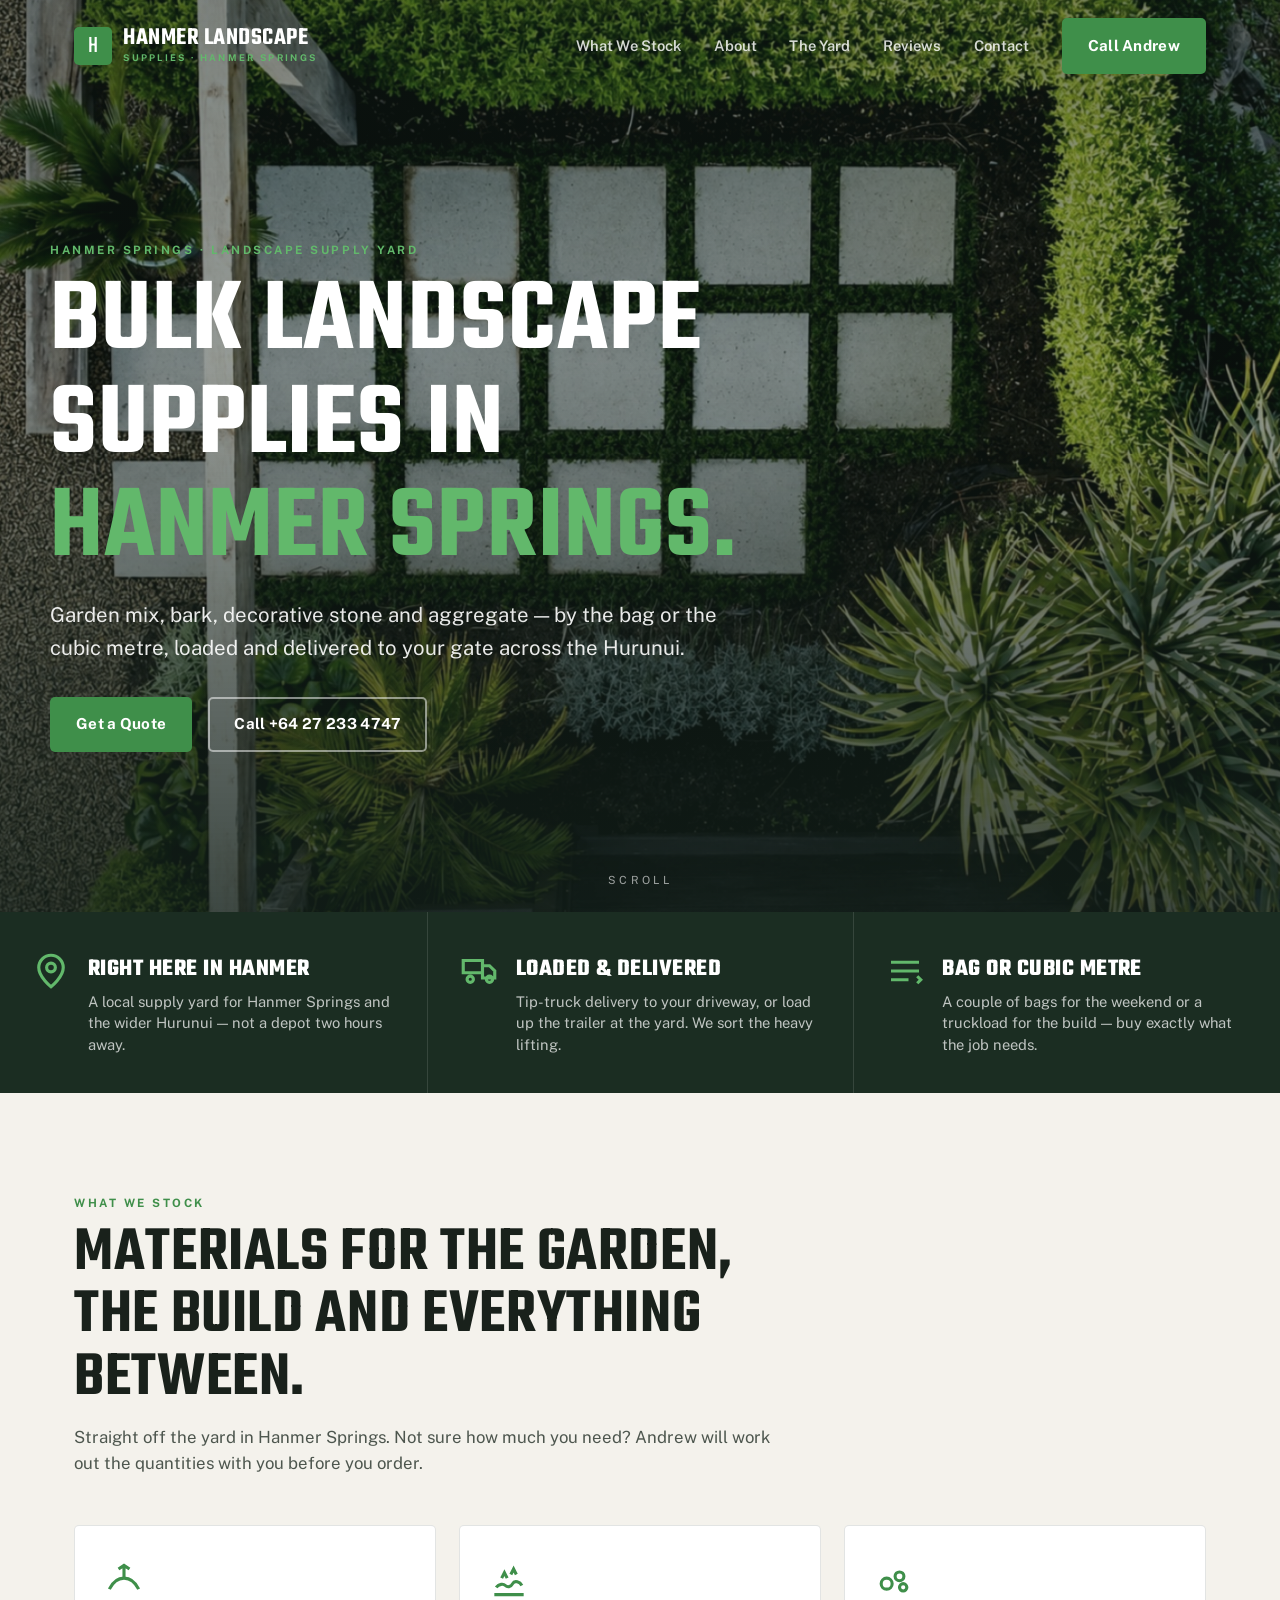
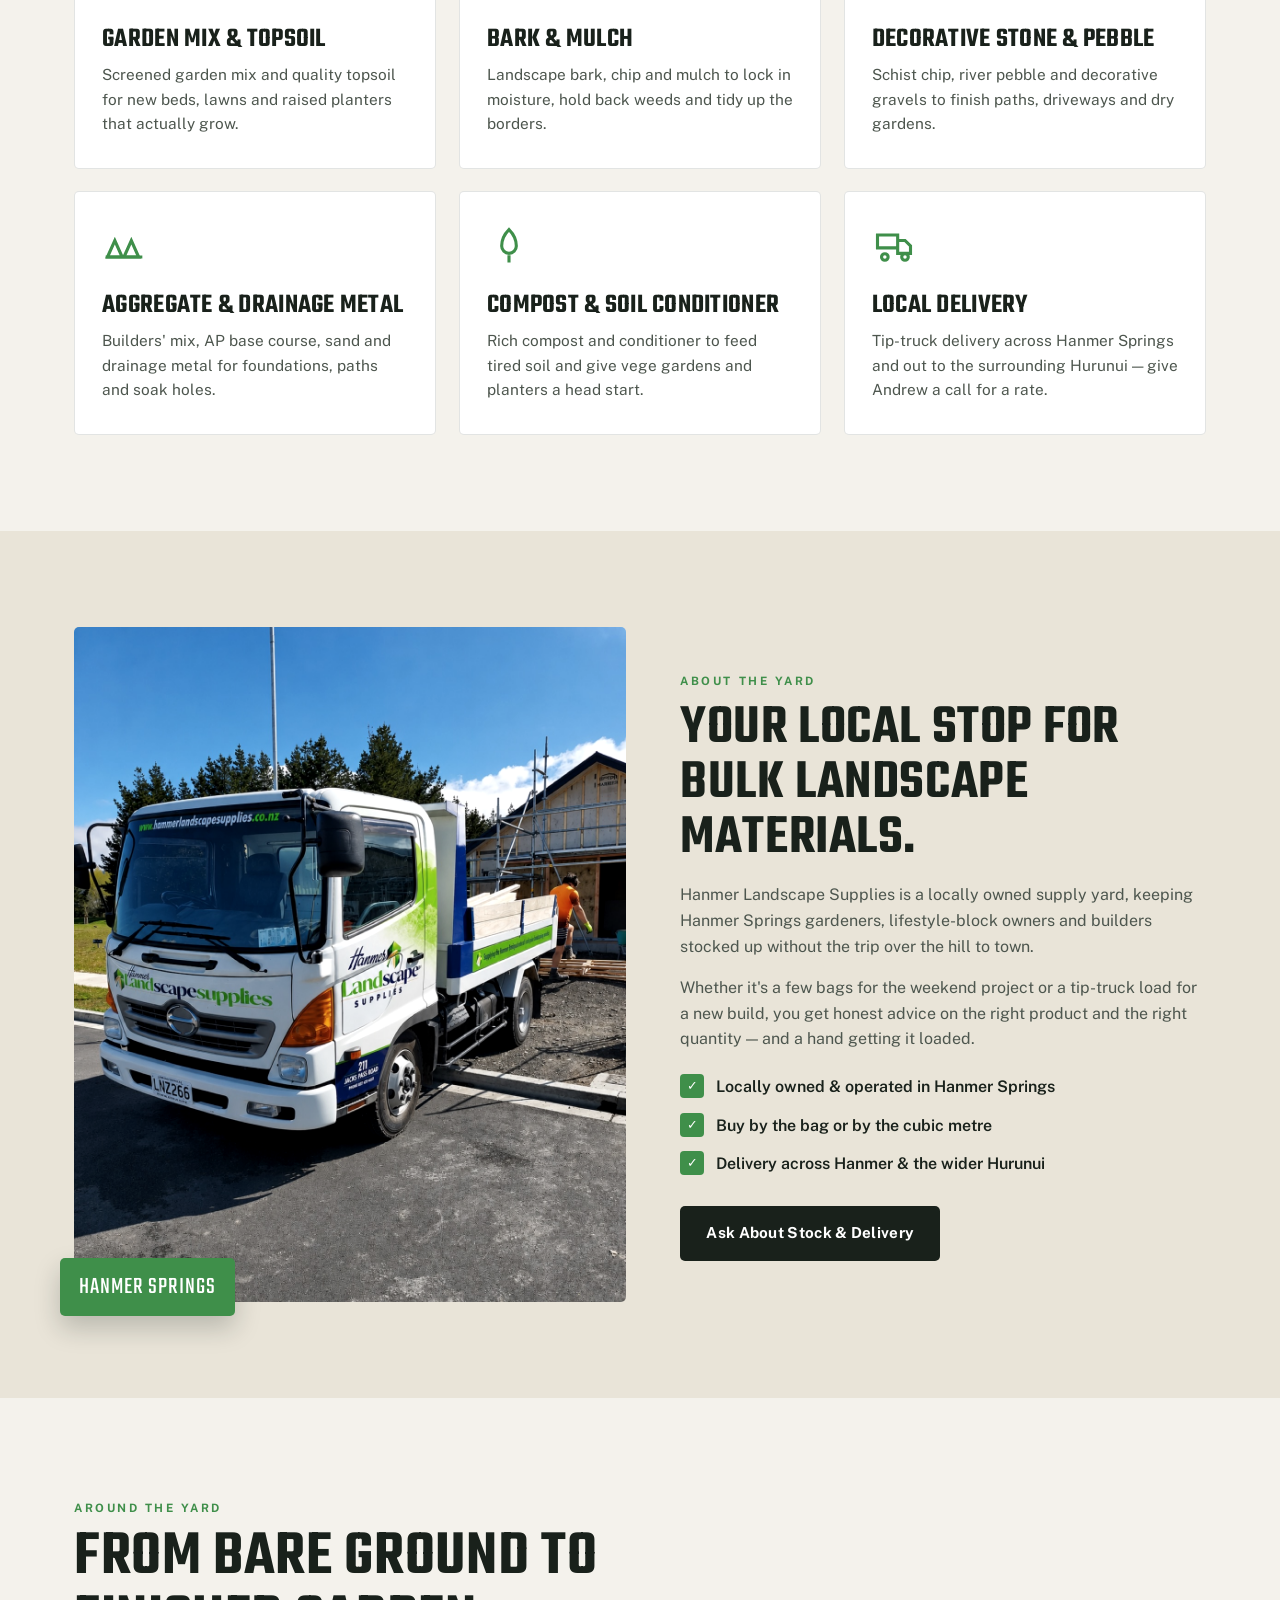
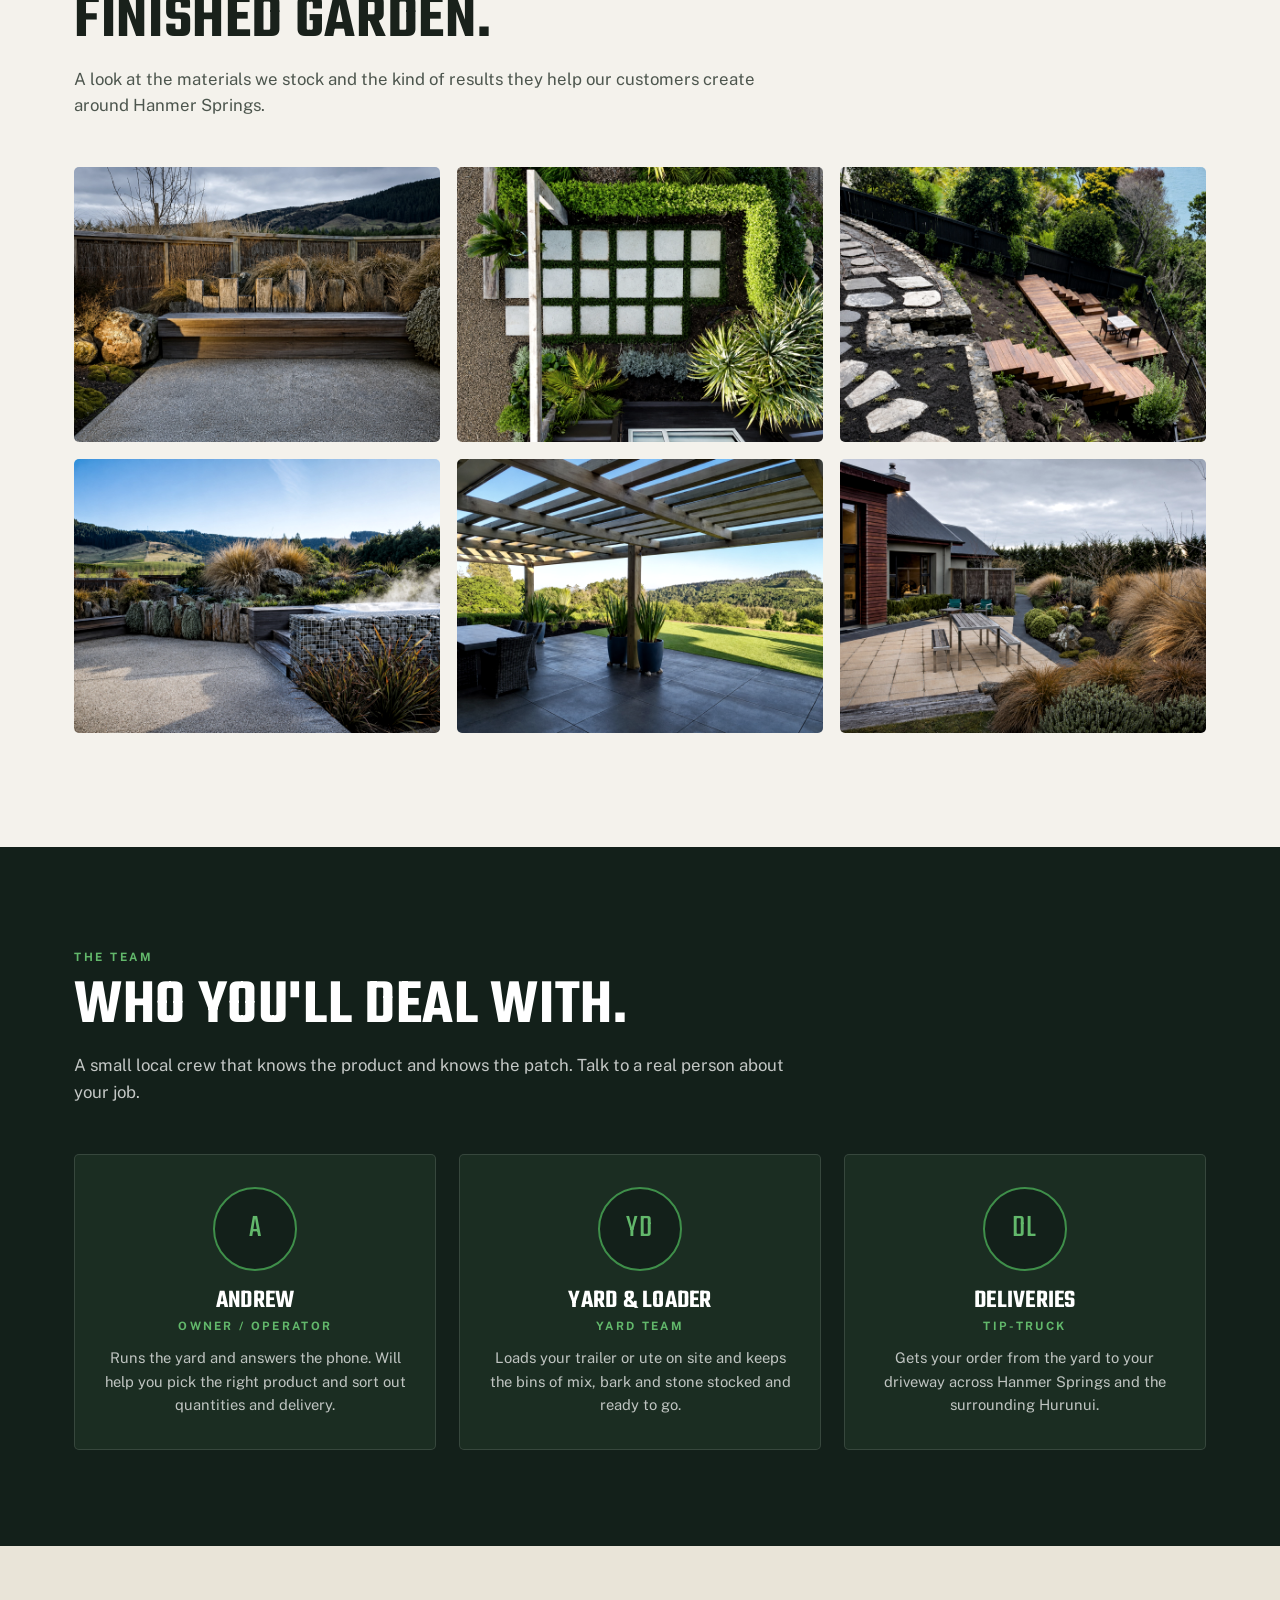
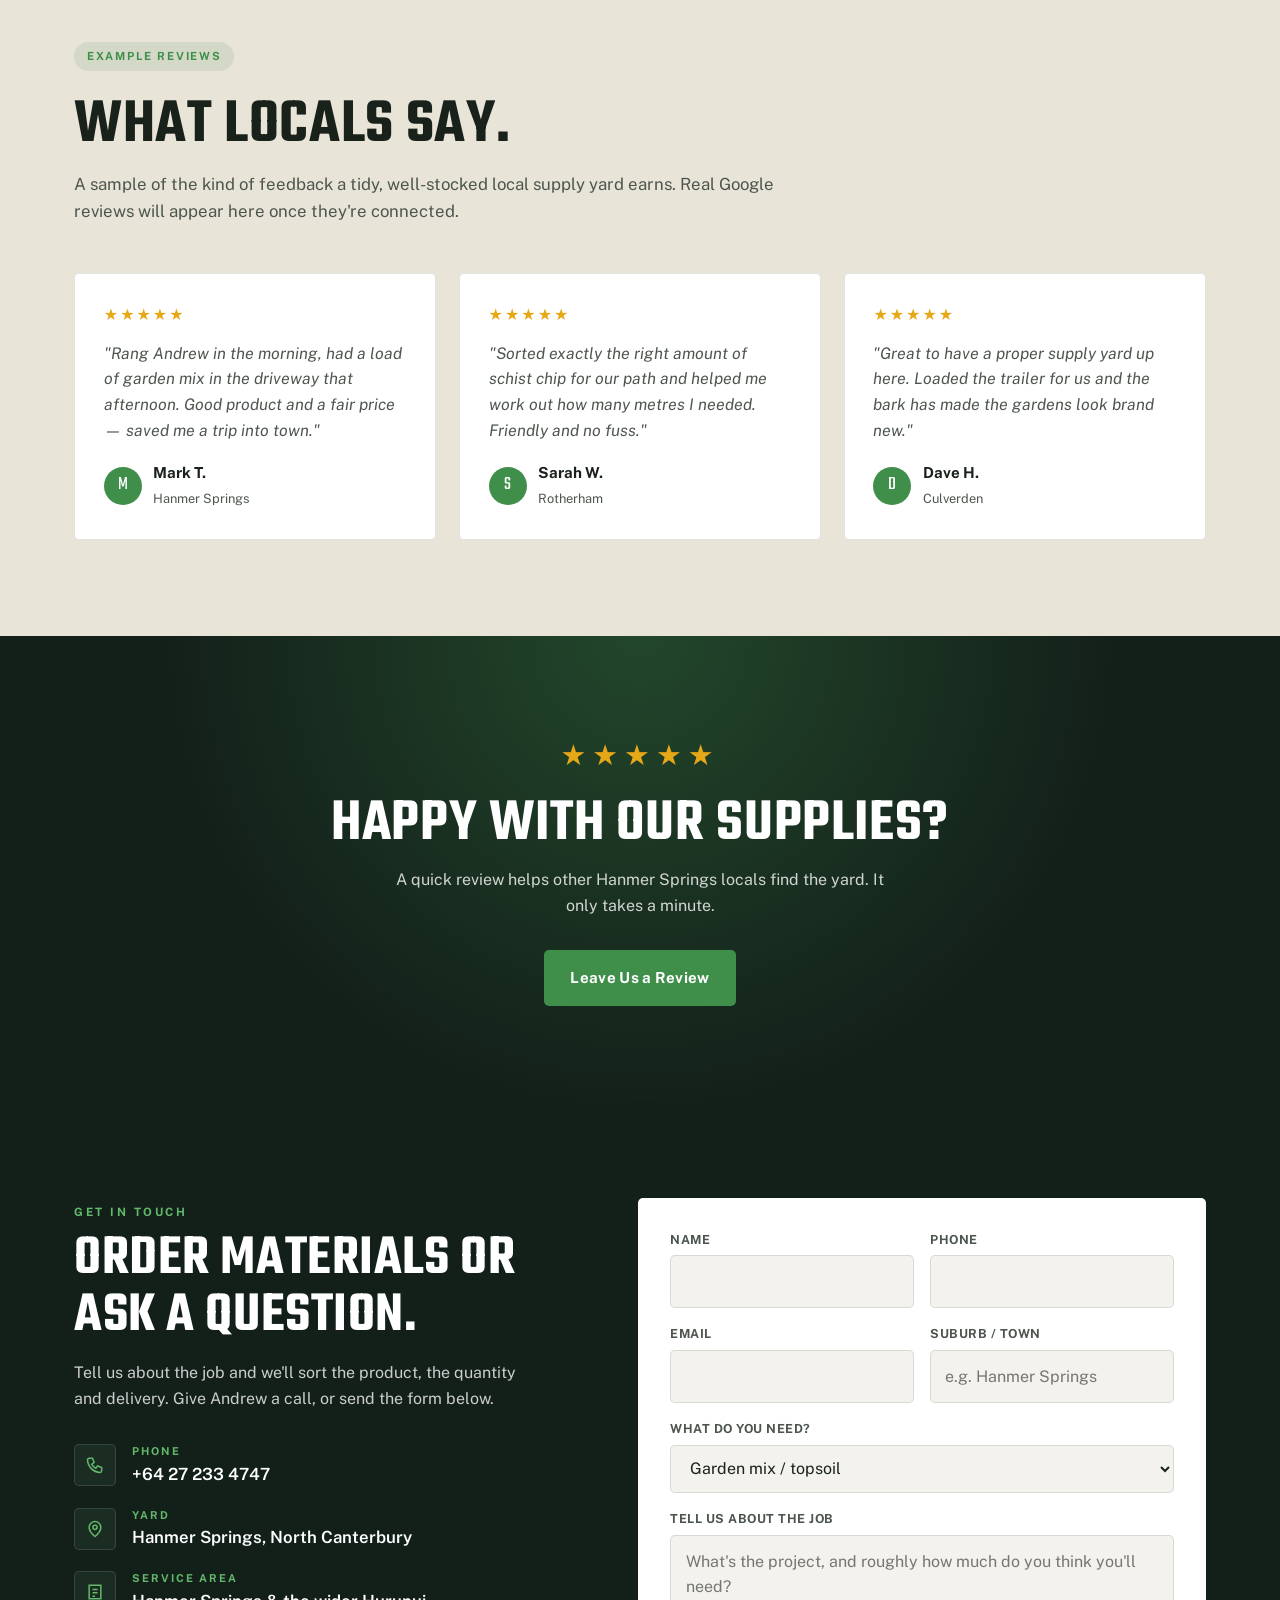
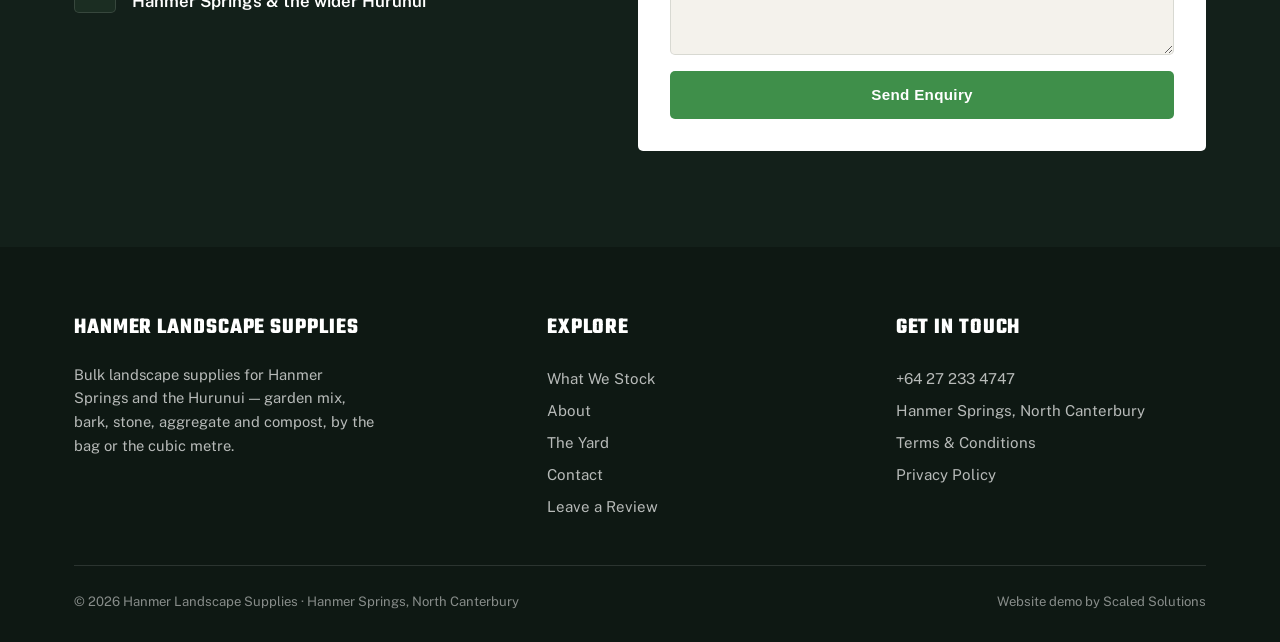
==== commit d186a803: "Swap placeholders for client photos: hero (1-4), work truck in About (7), yard gallery (5,6 + landsc" ====
--- a/index.html
+++ b/index.html
@@ -41,10 +41,10 @@
 <!-- HERO -->
 <section class="hero" id="top">
   <div class="hero-slides">
-    <div class="slide active" style="background-image:url('https://images.unsplash.com/photo-1416879595882-3373a0480b5b?auto=format&fit=crop&w=1900&q=80')"></div>
-    <div class="slide" style="background-image:url('https://images.unsplash.com/photo-1585320806297-9794b3e4eeae?auto=format&fit=crop&w=1900&q=80')"></div>
-    <div class="slide" style="background-image:url('https://images.unsplash.com/photo-1598902108854-10e335adac99?auto=format&fit=crop&w=1900&q=80')"></div>
-    <div class="slide" style="background-image:url('https://images.unsplash.com/photo-1558904541-efa843a96f01?auto=format&fit=crop&w=1900&q=80')"></div>
+    <div class="slide active" style="background-image:url('images/hanmer-1.jpg')"></div>
+    <div class="slide" style="background-image:url('images/hanmer-2.jpg')"></div>
+    <div class="slide" style="background-image:url('images/hanmer-3.jpg')"></div>
+    <div class="slide" style="background-image:url('images/hanmer-4.jpg')"></div>
   </div>
   <div class="wrap hero-inner">
     <span class="eyebrow light">Hanmer Springs · Landscape Supply Yard</span>
@@ -123,7 +123,7 @@
 <section class="band-bone reveal" id="about">
   <div class="wrap about-grid">
     <div class="about-media">
-      <img src="https://images.unsplash.com/photo-1492496913980-501348b61469?auto=format&fit=crop&w=900&q=80" alt="A handful of rich screened soil at the Hanmer Landscape Supplies yard" width="900" height="675" loading="lazy" />
+      <img src="images/hanmer-7.jpg" alt="The Hanmer Landscape Supplies delivery truck" width="900" height="675" loading="lazy" style="object-position:center" />
       <span class="tag">Hanmer Springs</span>
     </div>
     <div class="about-copy">
@@ -150,12 +150,12 @@
       <p>A look at the materials we stock and the kind of results they help our customers create around Hanmer Springs.</p>
     </div>
     <div class="masonry">
-      <img src="https://images.unsplash.com/photo-1585320806297-9794b3e4eeae?auto=format&fit=crop&w=800&q=80" alt="A garden path edged with hedging and flowers" loading="lazy" />
-      <img src="https://images.unsplash.com/photo-1591857177580-dc82b9ac4e1e?auto=format&fit=crop&w=800&q=80" alt="A raised garden bed filled with fresh garden mix and seedlings" loading="lazy" />
-      <img src="https://images.unsplash.com/photo-1518531933037-91b2f5f229cc?auto=format&fit=crop&w=700&q=80" alt="Lush dark green foliage" loading="lazy" />
-      <img src="https://images.unsplash.com/photo-1466692476868-aef1dfb1e735?auto=format&fit=crop&w=800&q=80" alt="Seedlings sprouting in trays of compost" loading="lazy" />
-      <img src="https://images.unsplash.com/photo-1523348837708-15d4a09cfac2?auto=format&fit=crop&w=800&q=80" alt="Young plants potted in fresh soil mix" loading="lazy" />
-      <img src="https://images.unsplash.com/photo-1558904541-efa843a96f01?auto=format&fit=crop&w=800&q=80" alt="Healthy established lawn turf" loading="lazy" />
+      <img src="images/hanmer-5.jpg" alt="Landscaped garden seating area near Hanmer Springs" loading="lazy" />
+      <img src="images/hanmer-6.jpg" alt="Finished garden with stone walls and mountain views" loading="lazy" />
+      <img src="images/hanmer-1.jpg" alt="Paved garden with decorative planting" loading="lazy" />
+      <img src="images/hanmer-2.jpg" alt="Outdoor patio and lawn landscaping" loading="lazy" />
+      <img src="images/hanmer-3.jpg" alt="Stone path and timber deck garden" loading="lazy" />
+      <img src="images/hanmer-4.jpg" alt="Modern courtyard landscaping in the Hurunui" loading="lazy" />
     </div>
   </div>
 </section>
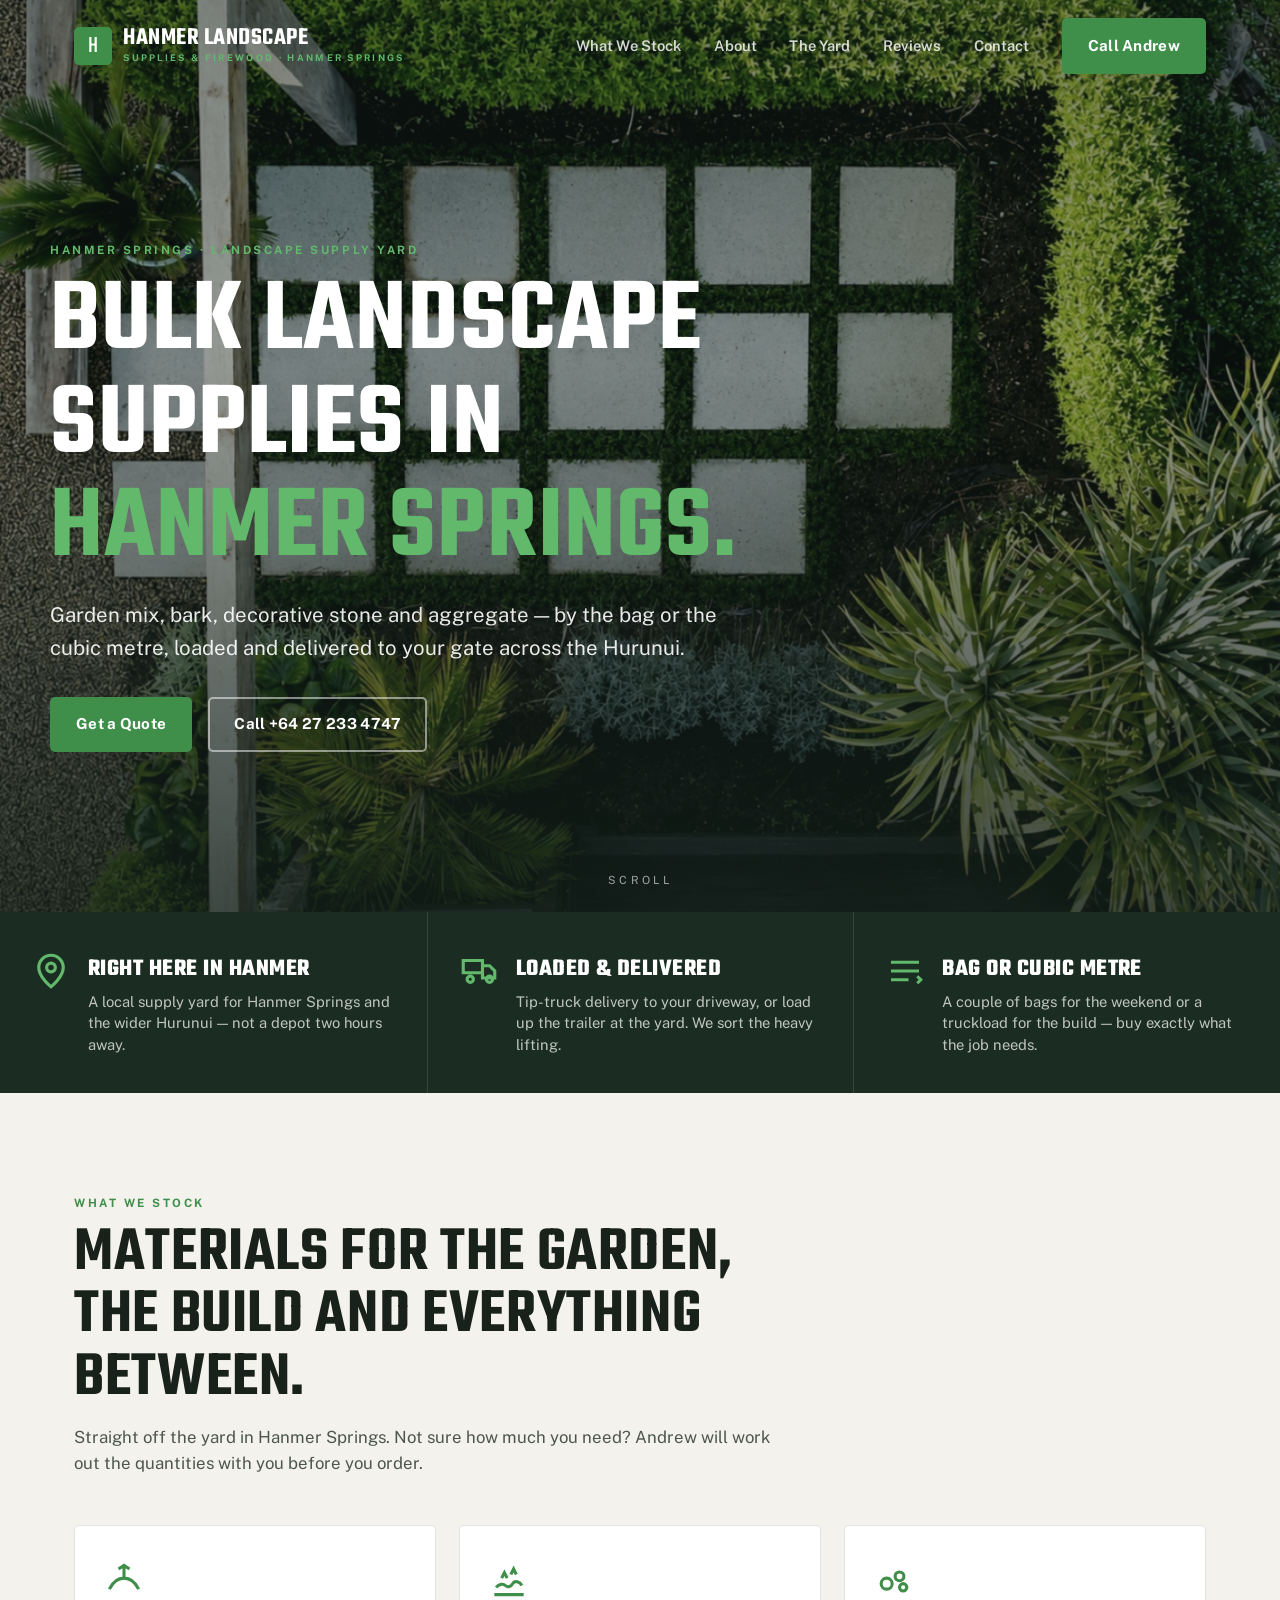
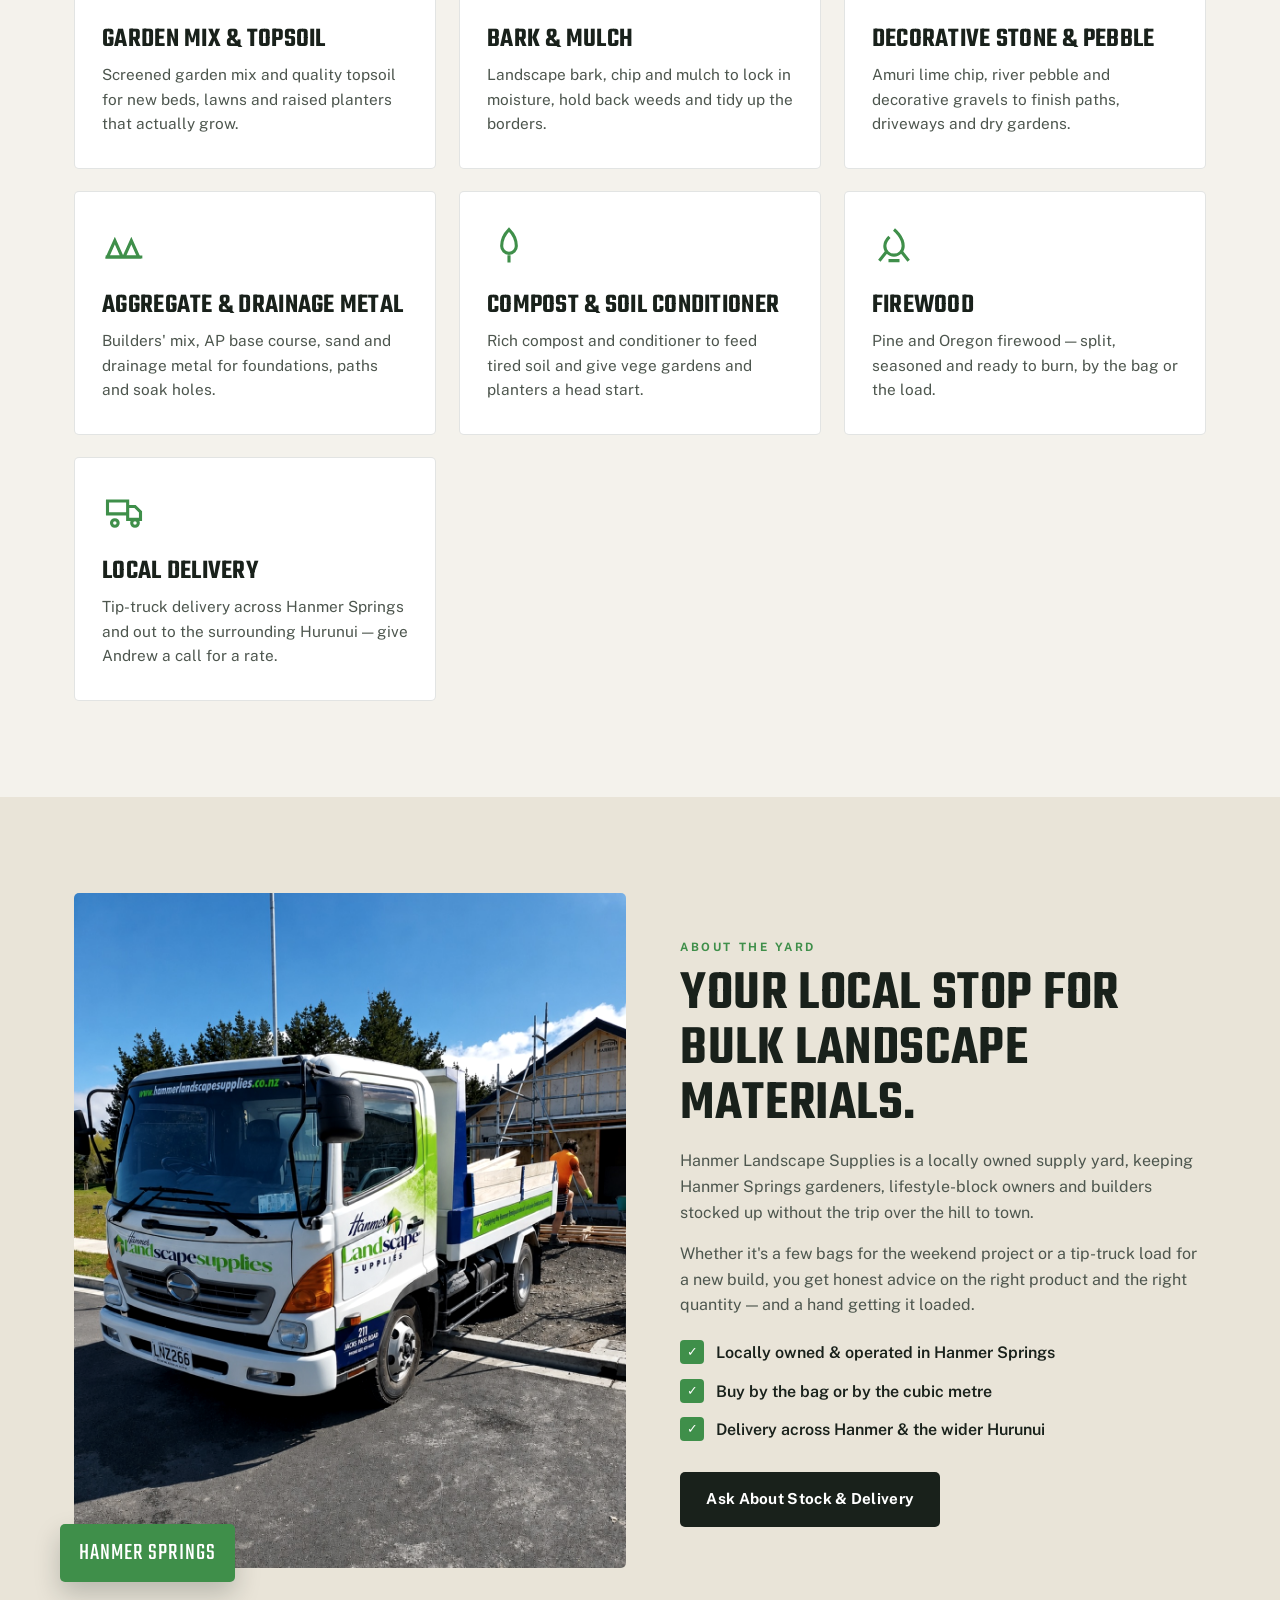
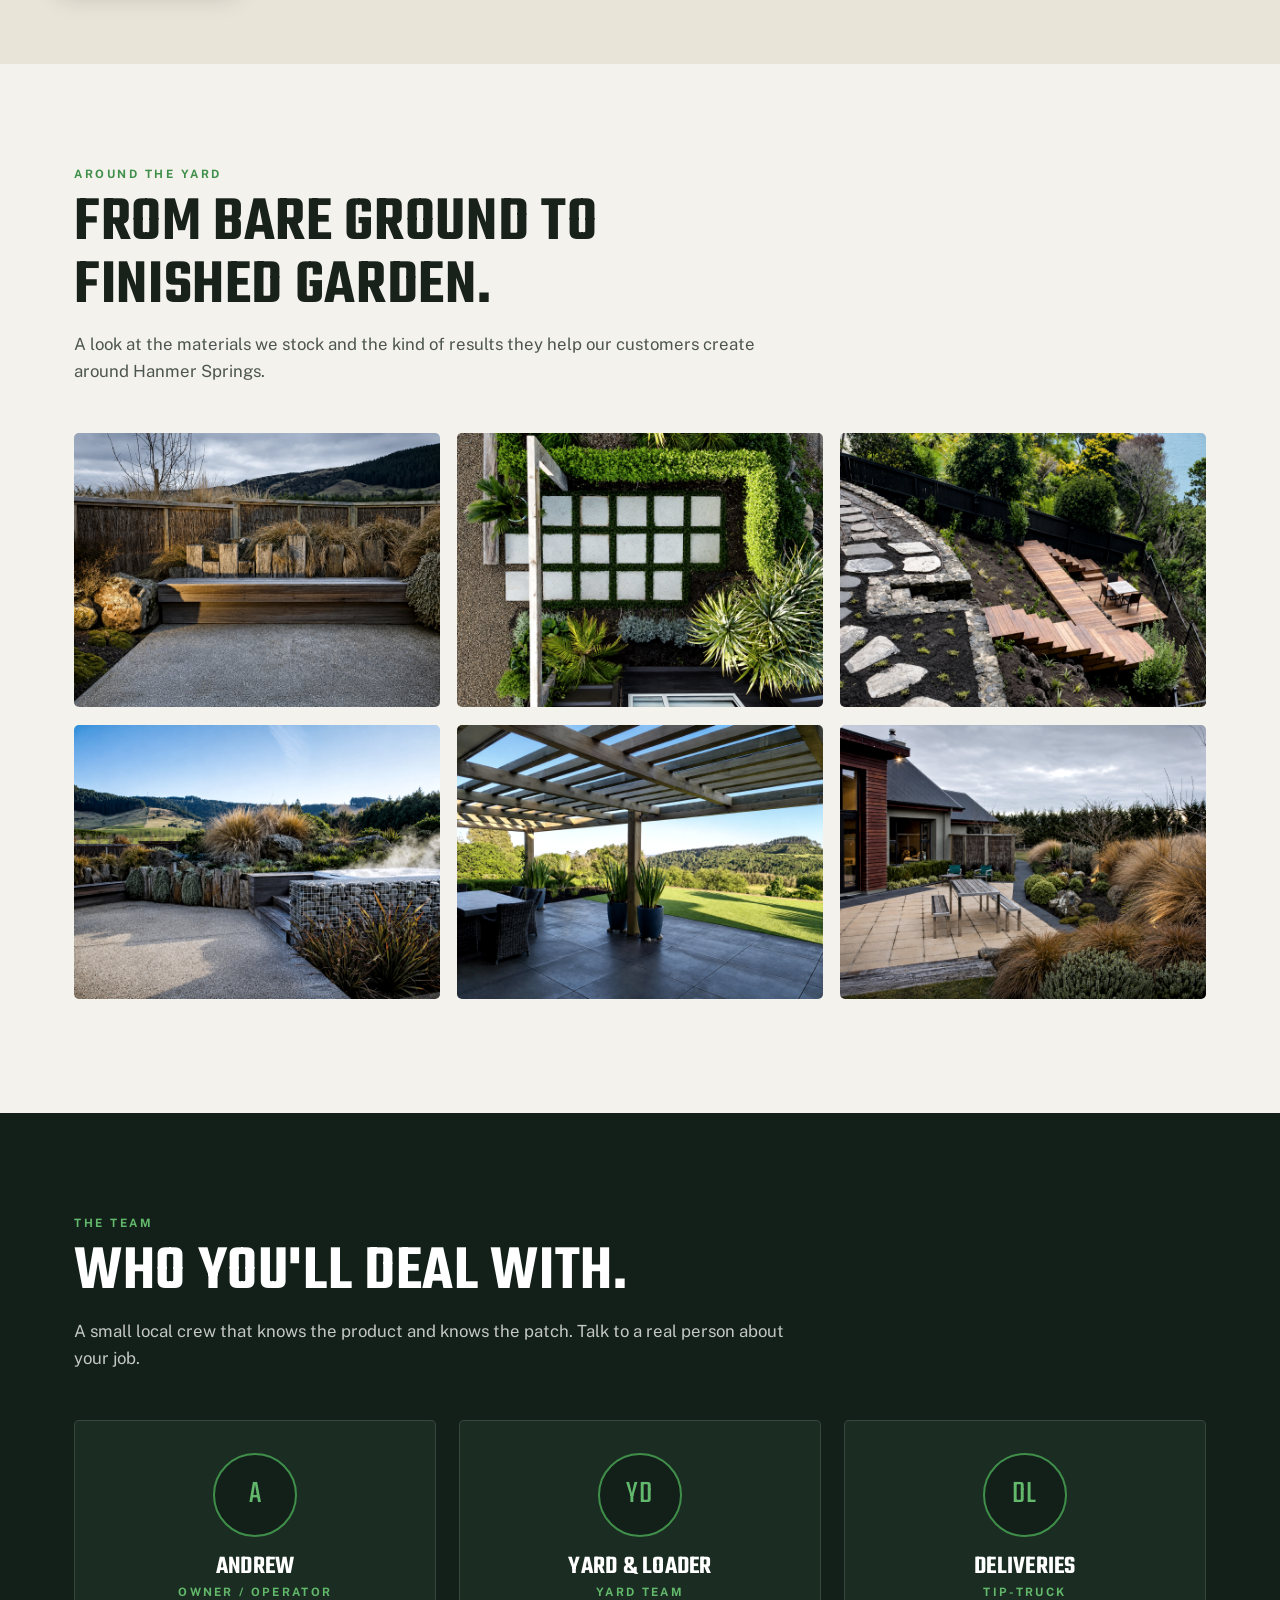
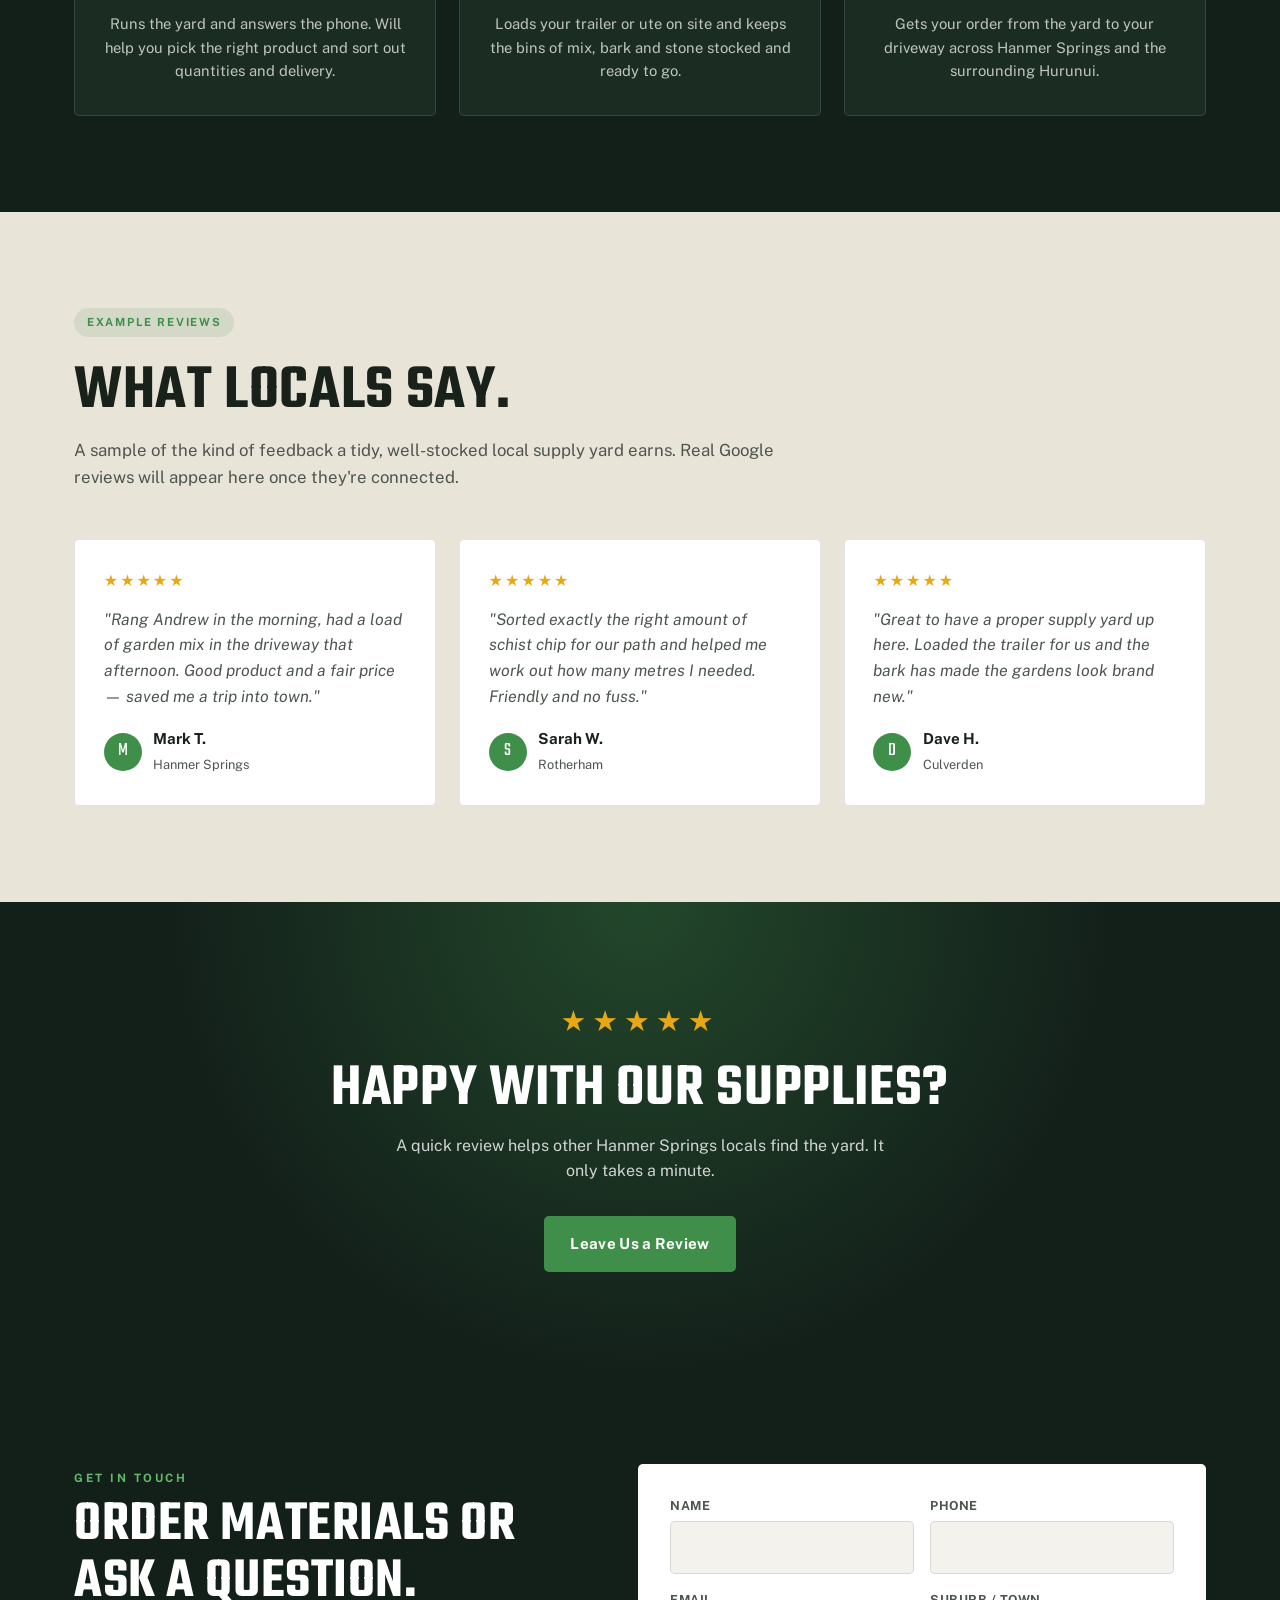
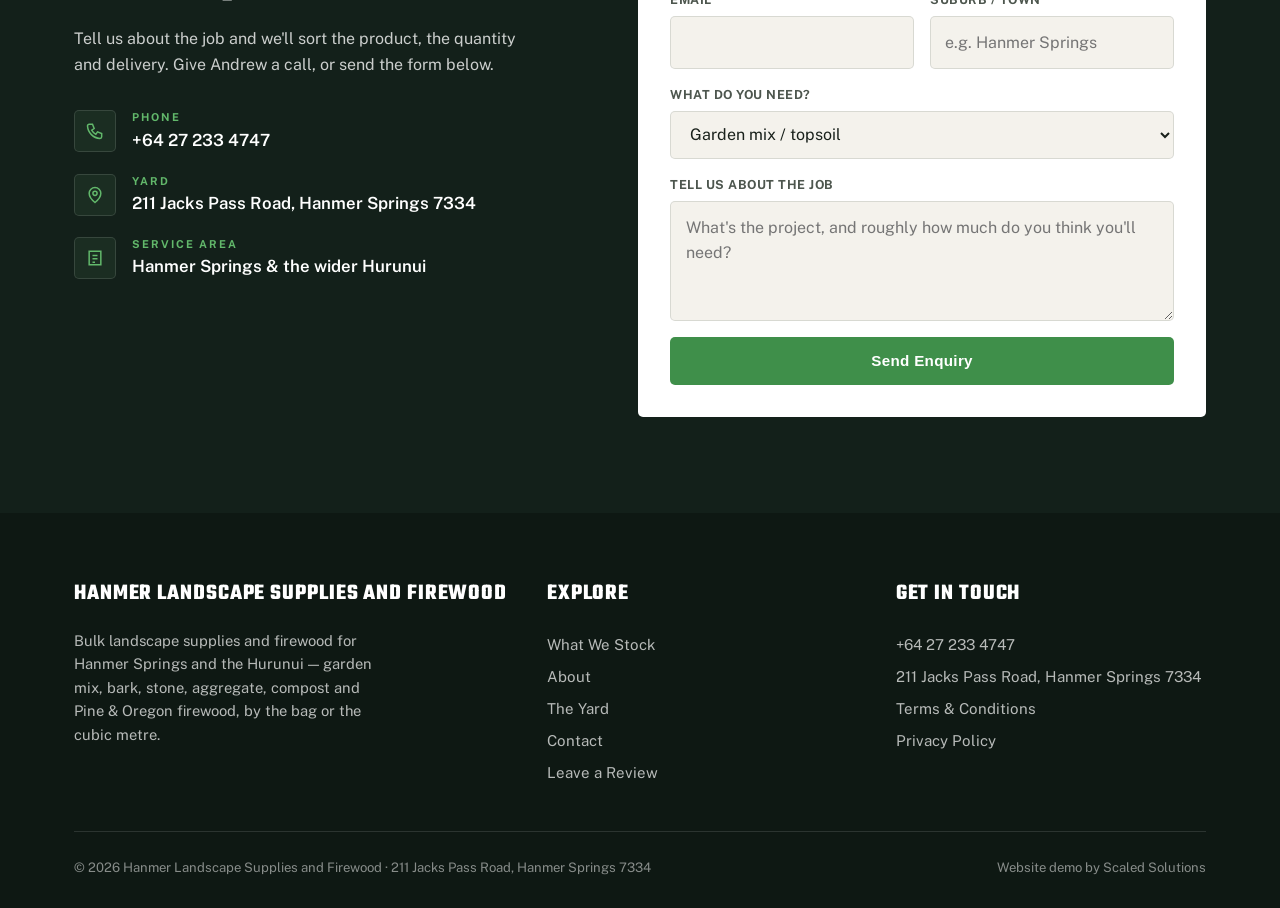
==== commit fd3a9dc6: "Andrew's changes: name to 'Hanmer Landscape Supplies and Firewood', Amuri lime chip, add Firewood ca" ====
--- a/index.html
+++ b/index.html
@@ -3,13 +3,13 @@
 <head>
 <meta charset="UTF-8" />
 <meta name="viewport" content="width=device-width, initial-scale=1.0" />
-<title>Hanmer Landscape Supplies | Landscape Supply Yard, Hanmer Springs</title>
-<meta name="description" content="Bulk landscape supplies in Hanmer Springs — garden mix, bark, mulch, decorative stone and aggregate. By the bag or the cubic metre, loaded and delivered across the Hurunui." />
+<title>Hanmer Landscape Supplies and Firewood | Landscape Supply Yard, Hanmer Springs</title>
+<meta name="description" content="Bulk landscape supplies and firewood in Hanmer Springs — garden mix, bark, mulch, decorative stone, aggregate and Pine &amp; Oregon firewood. By the bag or the cubic metre, loaded and delivered across the Hurunui. 211 Jacks Pass Road." />
 <link rel="icon" href="data:image/svg+xml,%3Csvg xmlns='http://www.w3.org/2000/svg' viewBox='0 0 100 100'%3E%3Crect width='100' height='100' rx='18' fill='%233f8f4a'/%3E%3Ctext x='50' y='74' font-family='Arial' font-size='66' font-weight='bold' fill='white' text-anchor='middle'%3EH%3C/text%3E%3C/svg%3E" />
-<meta property="og:title" content="Hanmer Landscape Supplies | Hanmer Springs" />
-<meta property="og:description" content="Garden mix, bark, stone and aggregate — by the bag or the cubic metre, loaded and delivered across the Hurunui." />
+<meta property="og:title" content="Hanmer Landscape Supplies and Firewood | Hanmer Springs" />
+<meta property="og:description" content="Garden mix, bark, stone, aggregate and Pine &amp; Oregon firewood — by the bag or the cubic metre, loaded and delivered across the Hurunui." />
 <meta property="og:type" content="website" />
-<meta property="og:image" content="https://images.unsplash.com/photo-1416879595882-3373a0480b5b?auto=format&fit=crop&w=1200&q=80" />
+<meta property="og:image" content="https://hanmer-landscape-supplies-demo.vercel.app/images/hanmer-1.jpg" />
 <link rel="preconnect" href="https://fonts.googleapis.com" />
 <link rel="preconnect" href="https://fonts.gstatic.com" crossorigin />
 <link href="https://fonts.googleapis.com/css2?family=Teko:wght@400;500;600;700&family=Public+Sans:wght@400;500;600;700&display=swap" rel="stylesheet" />
@@ -17,14 +17,14 @@
 </head>
 <body>
 
-<div id="intro"><div class="mark">Hanmer Landscape<span>Supplies</span></div></div>
+<div id="intro"><div class="mark">Hanmer Landscape<span>Supplies &amp; Firewood</span></div></div>
 
 <!-- NAV -->
 <header class="nav">
   <div class="wrap">
     <a class="logo" href="index.html">
       <span class="lk">H</span>
-      <span><b>Hanmer Landscape</b><small>Supplies · Hanmer Springs</small></span>
+      <span><b>Hanmer Landscape</b><small>Supplies &amp; Firewood · Hanmer Springs</small></span>
     </a>
     <button class="nav-toggle" aria-label="Menu">&#9776;</button>
     <nav class="navlinks">
@@ -98,7 +98,7 @@
       <div class="card">
         <svg class="ic" viewBox="0 0 24 24" fill="none" stroke="currentColor" stroke-width="1.7"><circle cx="8" cy="14" r="3"/><circle cx="15" cy="10" r="2.4"/><circle cx="17" cy="16" r="2"/></svg>
         <h3>Decorative Stone &amp; Pebble</h3>
-        <p>Schist chip, river pebble and decorative gravels to finish paths, driveways and dry gardens.</p>
+        <p>Amuri lime chip, river pebble and decorative gravels to finish paths, driveways and dry gardens.</p>
       </div>
       <div class="card">
         <svg class="ic" viewBox="0 0 24 24" fill="none" stroke="currentColor" stroke-width="1.7"><path d="M3 18l4-9 4 9zM12 18l4-9 4 9z"/><path d="M2 18h20"/></svg>
@@ -109,6 +109,11 @@
         <svg class="ic" viewBox="0 0 24 24" fill="none" stroke="currentColor" stroke-width="1.7"><path d="M12 3c3 3 4 6 4 9a4 4 0 0 1-8 0c0-3 1-6 4-9z"/><path d="M12 21v-4"/></svg>
         <h3>Compost &amp; Soil Conditioner</h3>
         <p>Rich compost and conditioner to feed tired soil and give vege gardens and planters a head start.</p>
+      </div>
+      <div class="card">
+        <svg class="ic" viewBox="0 0 24 24" fill="none" stroke="currentColor" stroke-width="1.7"><path d="M12 3s5 4 5 9a5 5 0 0 1-10 0c0-2 1-3.5 2.5-5"/><path d="M4 20l4-5M20 20l-4-5M9 20h6"/></svg>
+        <h3>Firewood</h3>
+        <p>Pine and Oregon firewood — split, seasoned and ready to burn, by the bag or the load.</p>
       </div>
       <div class="card">
         <svg class="ic" viewBox="0 0 24 24" fill="none" stroke="currentColor" stroke-width="1.7"><path d="M3 13h11V6H3zM14 9h4l3 3v4h-7z"/><circle cx="7" cy="18" r="1.8"/><circle cx="18" cy="18" r="1.8"/></svg>
@@ -243,7 +248,7 @@
         </a>
         <div>
           <span class="ic"><svg viewBox="0 0 24 24" width="20" height="20" fill="none" stroke="currentColor" stroke-width="1.8"><path d="M12 21s-7-5.5-7-11a7 7 0 0 1 14 0c0 5.5-7 11-7 11z"/><circle cx="12" cy="10" r="2.5"/></svg></span>
-          <span><small>Yard</small><b>Hanmer Springs, North Canterbury</b></span>
+          <span><small>Yard</small><b>211 Jacks Pass Road, Hanmer Springs 7334</b></span>
         </div>
         <div>
           <span class="ic"><svg viewBox="0 0 24 24" width="20" height="20" fill="none" stroke="currentColor" stroke-width="1.8"><path d="M5 4h14v16H5z"/><path d="M9 9h6M9 13h6M9 17h3"/></svg></span>
@@ -272,6 +277,7 @@
           <option>Decorative stone / pebble</option>
           <option>Aggregate / drainage metal</option>
           <option>Compost / soil conditioner</option>
+          <option>Firewood (Pine / Oregon)</option>
           <option>Delivery enquiry</option>
           <option>Something else</option>
         </select>
@@ -290,8 +296,8 @@
   <div class="wrap">
     <div class="foot-grid">
       <div class="col">
-        <h4>Hanmer Landscape Supplies</h4>
-        <p>Bulk landscape supplies for Hanmer Springs and the Hurunui — garden mix, bark, stone, aggregate and compost, by the bag or the cubic metre.</p>
+        <h4>Hanmer Landscape Supplies and Firewood</h4>
+        <p>Bulk landscape supplies and firewood for Hanmer Springs and the Hurunui — garden mix, bark, stone, aggregate, compost and Pine &amp; Oregon firewood, by the bag or the cubic metre.</p>
       </div>
       <div class="col">
         <h4>Explore</h4>
@@ -304,13 +310,13 @@
       <div class="col">
         <h4>Get In Touch</h4>
         <a href="tel:+64272334747">+64 27 233 4747</a>
-        <a href="#contact">Hanmer Springs, North Canterbury</a>
+        <a href="https://maps.google.com/?q=211+Jacks+Pass+Road,+Hanmer+Springs+7334" target="_blank" rel="noopener">211 Jacks Pass Road, Hanmer Springs 7334</a>
         <a href="terms.html">Terms &amp; Conditions</a>
         <a href="privacy.html">Privacy Policy</a>
       </div>
     </div>
     <div class="foot-bottom">
-      <span>&copy; 2026 Hanmer Landscape Supplies · Hanmer Springs, North Canterbury</span>
+      <span>&copy; 2026 Hanmer Landscape Supplies and Firewood · 211 Jacks Pass Road, Hanmer Springs 7334</span>
       <span>Website demo by Scaled Solutions</span>
     </div>
   </div>
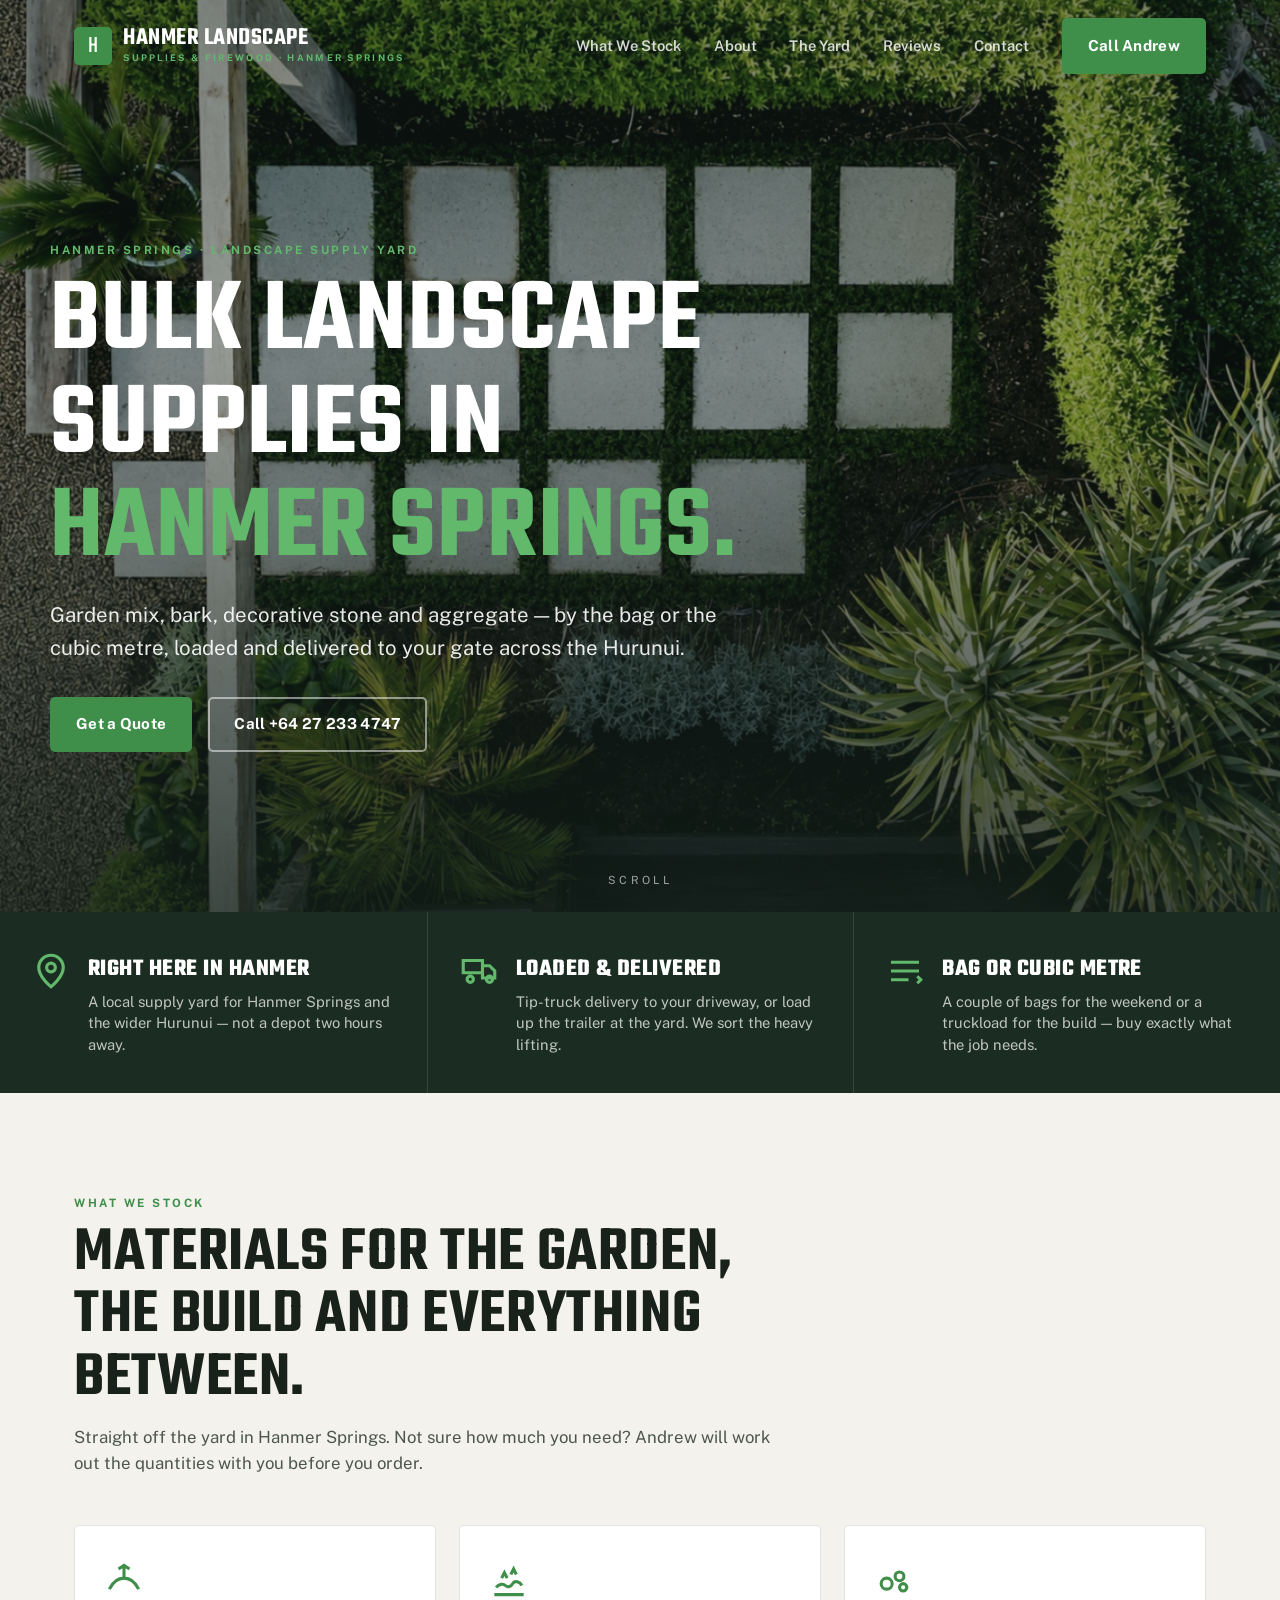
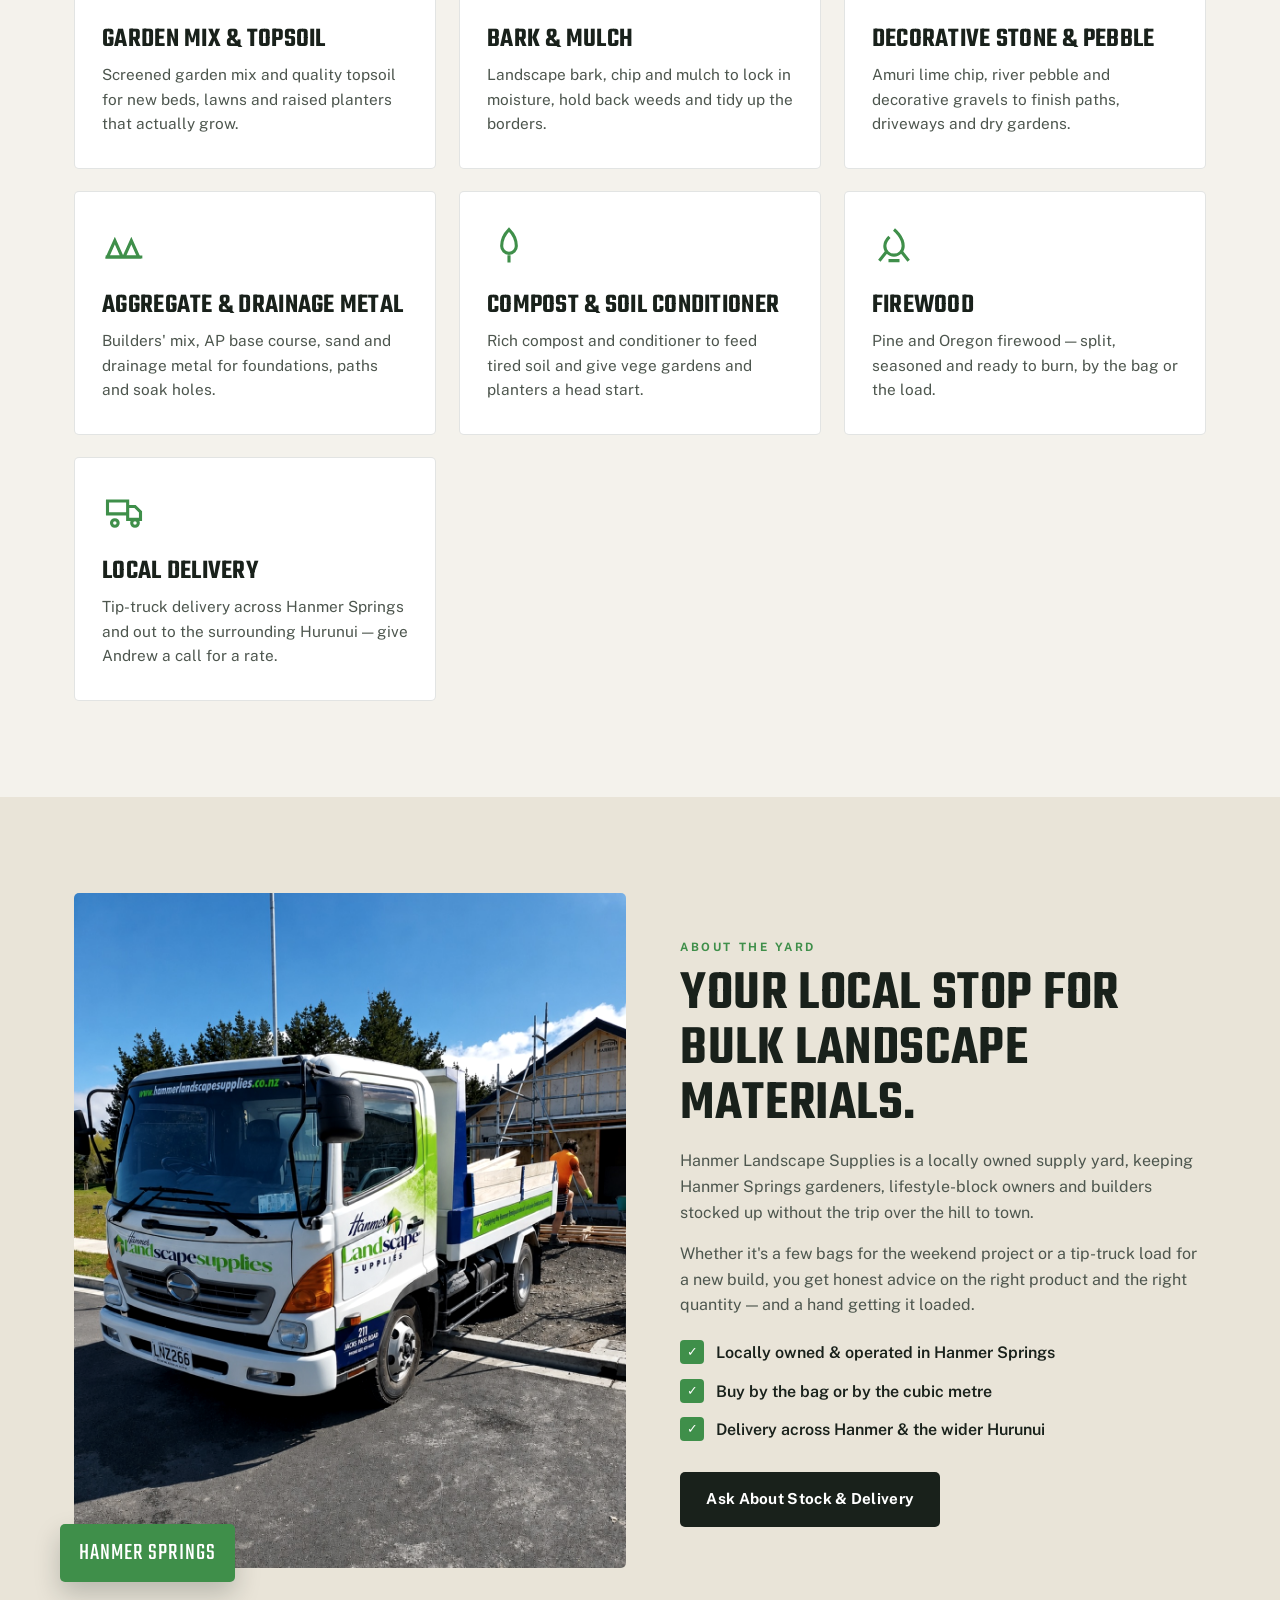
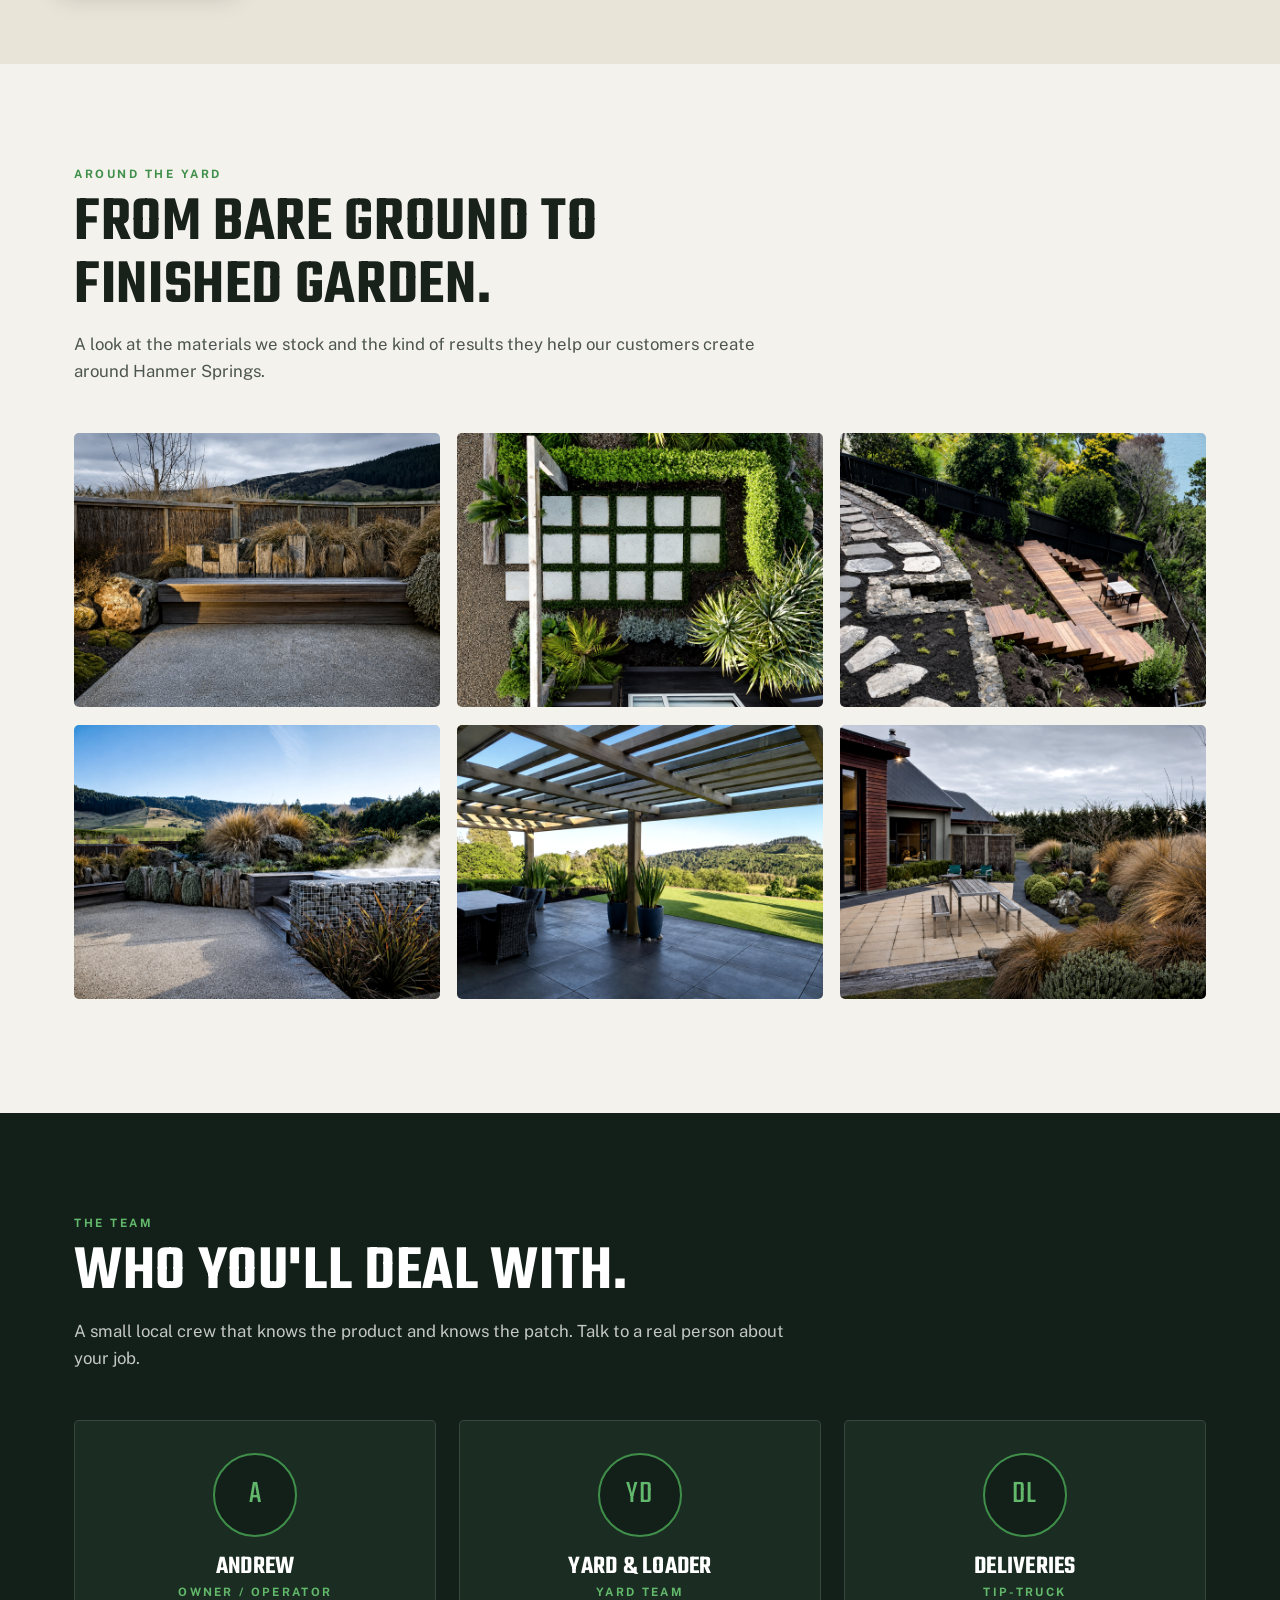
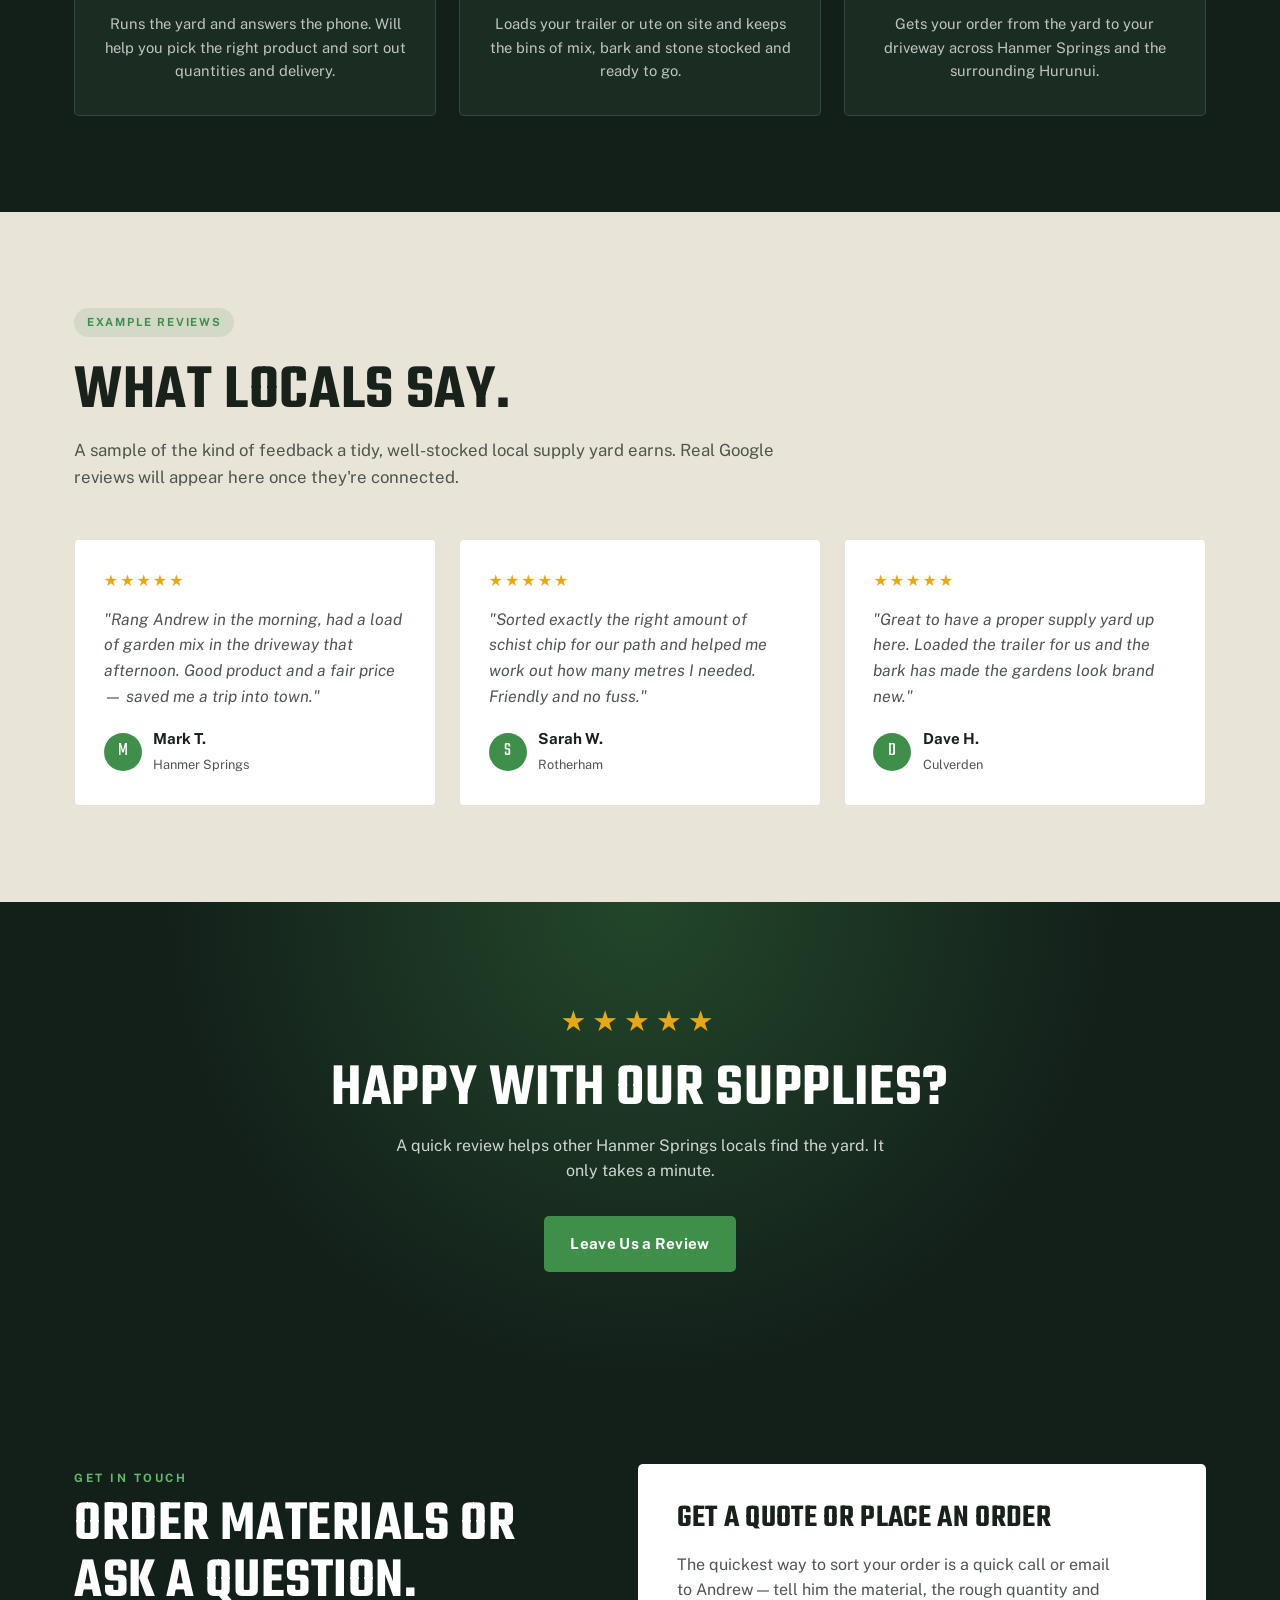
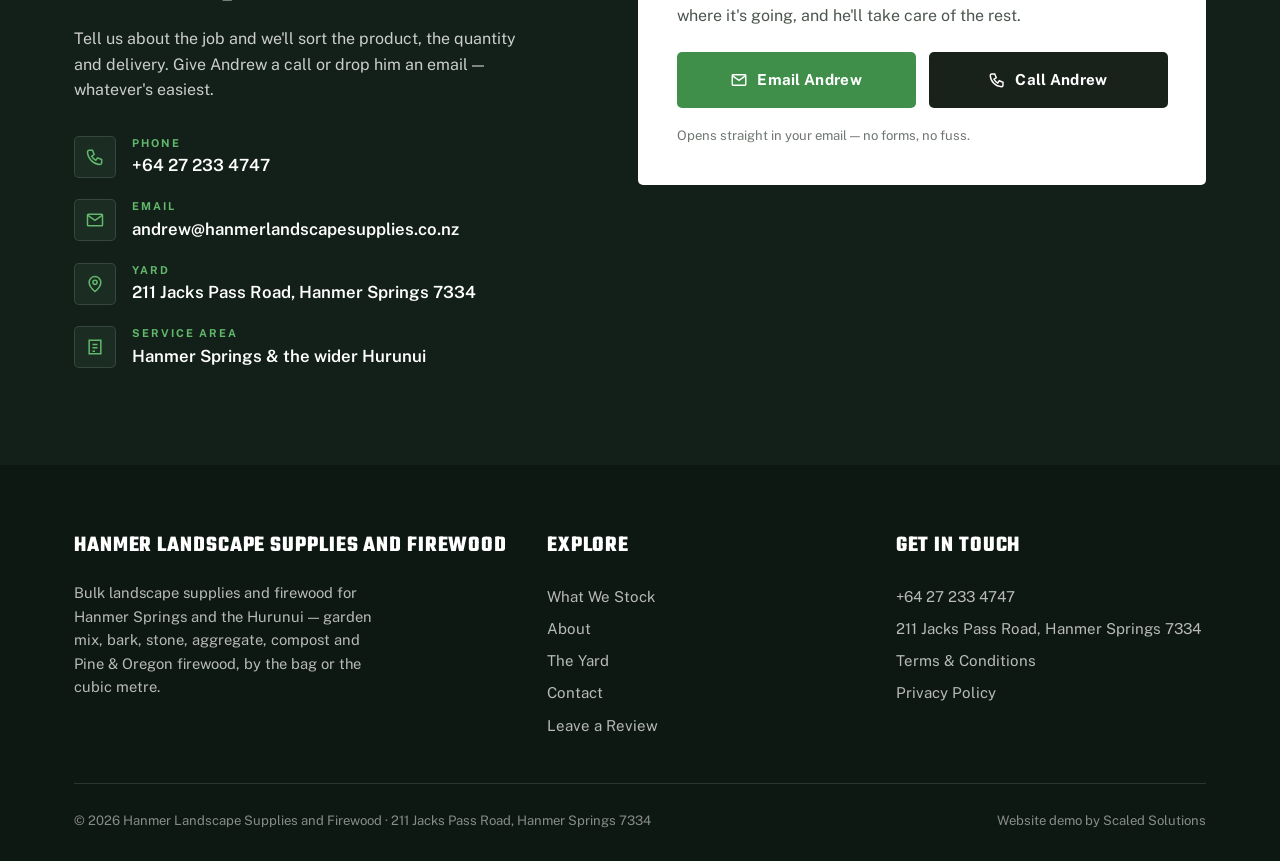
==== commit 10aaaef5: "Remove enquiry form (no StaticForms/FormSubmit); replace with Email/Call actions that open straight " ====
--- a/index.html
+++ b/index.html
@@ -240,11 +240,15 @@
     <div class="contact-info">
       <span class="eyebrow light">Get In Touch</span>
       <h2>Order materials or ask a question.</h2>
-      <p class="intro">Tell us about the job and we'll sort the product, the quantity and delivery. Give Andrew a call, or send the form below.</p>
+      <p class="intro">Tell us about the job and we'll sort the product, the quantity and delivery. Give Andrew a call or drop him an email — whatever's easiest.</p>
       <div class="cinfo">
         <a href="tel:+64272334747">
           <span class="ic"><svg viewBox="0 0 24 24" width="20" height="20" fill="none" stroke="currentColor" stroke-width="1.8"><path d="M5 4h4l2 5-3 2a12 12 0 0 0 5 5l2-3 5 2v4a2 2 0 0 1-2 2A16 16 0 0 1 3 6a2 2 0 0 1 2-2z"/></svg></span>
           <span><small>Phone</small><b>+64 27 233 4747</b></span>
+        </a>
+        <a href="mailto:andrew@hanmerlandscapesupplies.co.nz?subject=Enquiry%20from%20your%20website">
+          <span class="ic"><svg viewBox="0 0 24 24" width="20" height="20" fill="none" stroke="currentColor" stroke-width="1.8"><path d="M4 5h16a1 1 0 0 1 1 1v12a1 1 0 0 1-1 1H4a1 1 0 0 1-1-1V6a1 1 0 0 1 1-1z"/><path d="m3.5 6.5 8.5 6 8.5-6"/></svg></span>
+          <span><small>Email</small><b>andrew@hanmerlandscapesupplies.co.nz</b></span>
         </a>
         <div>
           <span class="ic"><svg viewBox="0 0 24 24" width="20" height="20" fill="none" stroke="currentColor" stroke-width="1.8"><path d="M12 21s-7-5.5-7-11a7 7 0 0 1 14 0c0 5.5-7 11-7 11z"/><circle cx="12" cy="10" r="2.5"/></svg></span>
@@ -257,37 +261,21 @@
       </div>
     </div>
 
-    <form class="cform" action="https://formsubmit.co/andrew@hanmerlandscapesupplies.co.nz" method="POST">
-      <input type="hidden" name="_subject" value="New enquiry — Hanmer Landscape Supplies website" />
-      <input type="hidden" name="_template" value="table" />
-      <input type="hidden" name="_captcha" value="false" />
-      <div class="row">
-        <div class="field"><label for="name">Name</label><input id="name" type="text" name="Name" required /></div>
-        <div class="field"><label for="phone">Phone</label><input id="phone" type="tel" name="Phone" required /></div>
-      </div>
-      <div class="row">
-        <div class="field"><label for="email">Email</label><input id="email" type="email" name="Email" /></div>
-        <div class="field"><label for="suburb">Suburb / Town</label><input id="suburb" type="text" name="Suburb" placeholder="e.g. Hanmer Springs" /></div>
-      </div>
-      <div class="field">
-        <label for="product">What do you need?</label>
-        <select id="product" name="Product">
-          <option>Garden mix / topsoil</option>
-          <option>Bark / mulch</option>
-          <option>Decorative stone / pebble</option>
-          <option>Aggregate / drainage metal</option>
-          <option>Compost / soil conditioner</option>
-          <option>Firewood (Pine / Oregon)</option>
-          <option>Delivery enquiry</option>
-          <option>Something else</option>
-        </select>
-      </div>
-      <div class="field">
-        <label for="message">Tell us about the job</label>
-        <textarea id="message" name="Message" placeholder="What's the project, and roughly how much do you think you'll need?" required></textarea>
-      </div>
-      <button class="btn btn-primary" type="submit" style="justify-content:center">Send Enquiry</button>
-    </form>
+    <div class="contact-cta">
+      <h3>Get a quote or place an order</h3>
+      <p>The quickest way to sort your order is a quick call or email to Andrew — tell him the material, the rough quantity and where it's going, and he'll take care of the rest.</p>
+      <div class="contact-cta-btns">
+        <a class="btn btn-primary" href="mailto:andrew@hanmerlandscapesupplies.co.nz?subject=Enquiry%20from%20your%20website&amp;body=Hi%20Andrew%2C%0A%0AI%27m%20after%20the%20following%20(material%2C%20rough%20quantity%2C%20delivery%20suburb)%3A%0A%0A">
+          <svg viewBox="0 0 24 24" width="18" height="18" fill="none" stroke="currentColor" stroke-width="1.9"><path d="M4 5h16a1 1 0 0 1 1 1v12a1 1 0 0 1-1 1H4a1 1 0 0 1-1-1V6a1 1 0 0 1 1-1z"/><path d="m3.5 6.5 8.5 6 8.5-6"/></svg>
+          Email Andrew
+        </a>
+        <a class="btn btn-dark" href="tel:+64272334747">
+          <svg viewBox="0 0 24 24" width="18" height="18" fill="none" stroke="currentColor" stroke-width="1.9"><path d="M5 4h4l2 5-3 2a12 12 0 0 0 5 5l2-3 5 2v4a2 2 0 0 1-2 2A16 16 0 0 1 3 6a2 2 0 0 1 2-2z"/></svg>
+          Call Andrew
+        </a>
+      </div>
+      <span class="contact-cta-note">Opens straight in your email — no forms, no fuss.</span>
+    </div>
   </div>
 </section>
 
--- a/styles.css
+++ b/styles.css
@@ -244,6 +244,12 @@
 form.cform{background:#fff;border-radius:var(--radius);padding:2rem;display:grid;gap:1rem}
 form.cform .row{display:grid;grid-template-columns:1fr 1fr;gap:1rem}
 @media(max-width:520px){form.cform .row{grid-template-columns:1fr}}
+.contact-cta{background:#fff;border-radius:var(--radius);padding:2.4rem;display:flex;flex-direction:column;gap:1.1rem;align-self:start}
+.contact-cta h3{font-family:"Teko";font-weight:600;font-size:2rem;line-height:1;color:var(--ink)}
+.contact-cta p{color:var(--ink-soft);line-height:1.6;max-width:44ch}
+.contact-cta-btns{display:flex;gap:.8rem;flex-wrap:wrap;margin-top:.4rem}
+.contact-cta-btns .btn{justify-content:center;gap:.55rem;flex:1;min-width:160px}
+.contact-cta-note{font-size:.82rem;color:var(--ink-soft);opacity:.8}
 .field{display:flex;flex-direction:column;gap:.35rem}
 .field label{font-size:.78rem;font-weight:700;letter-spacing:.04em;text-transform:uppercase;color:var(--ink-soft)}
 .field input,.field select,.field textarea{
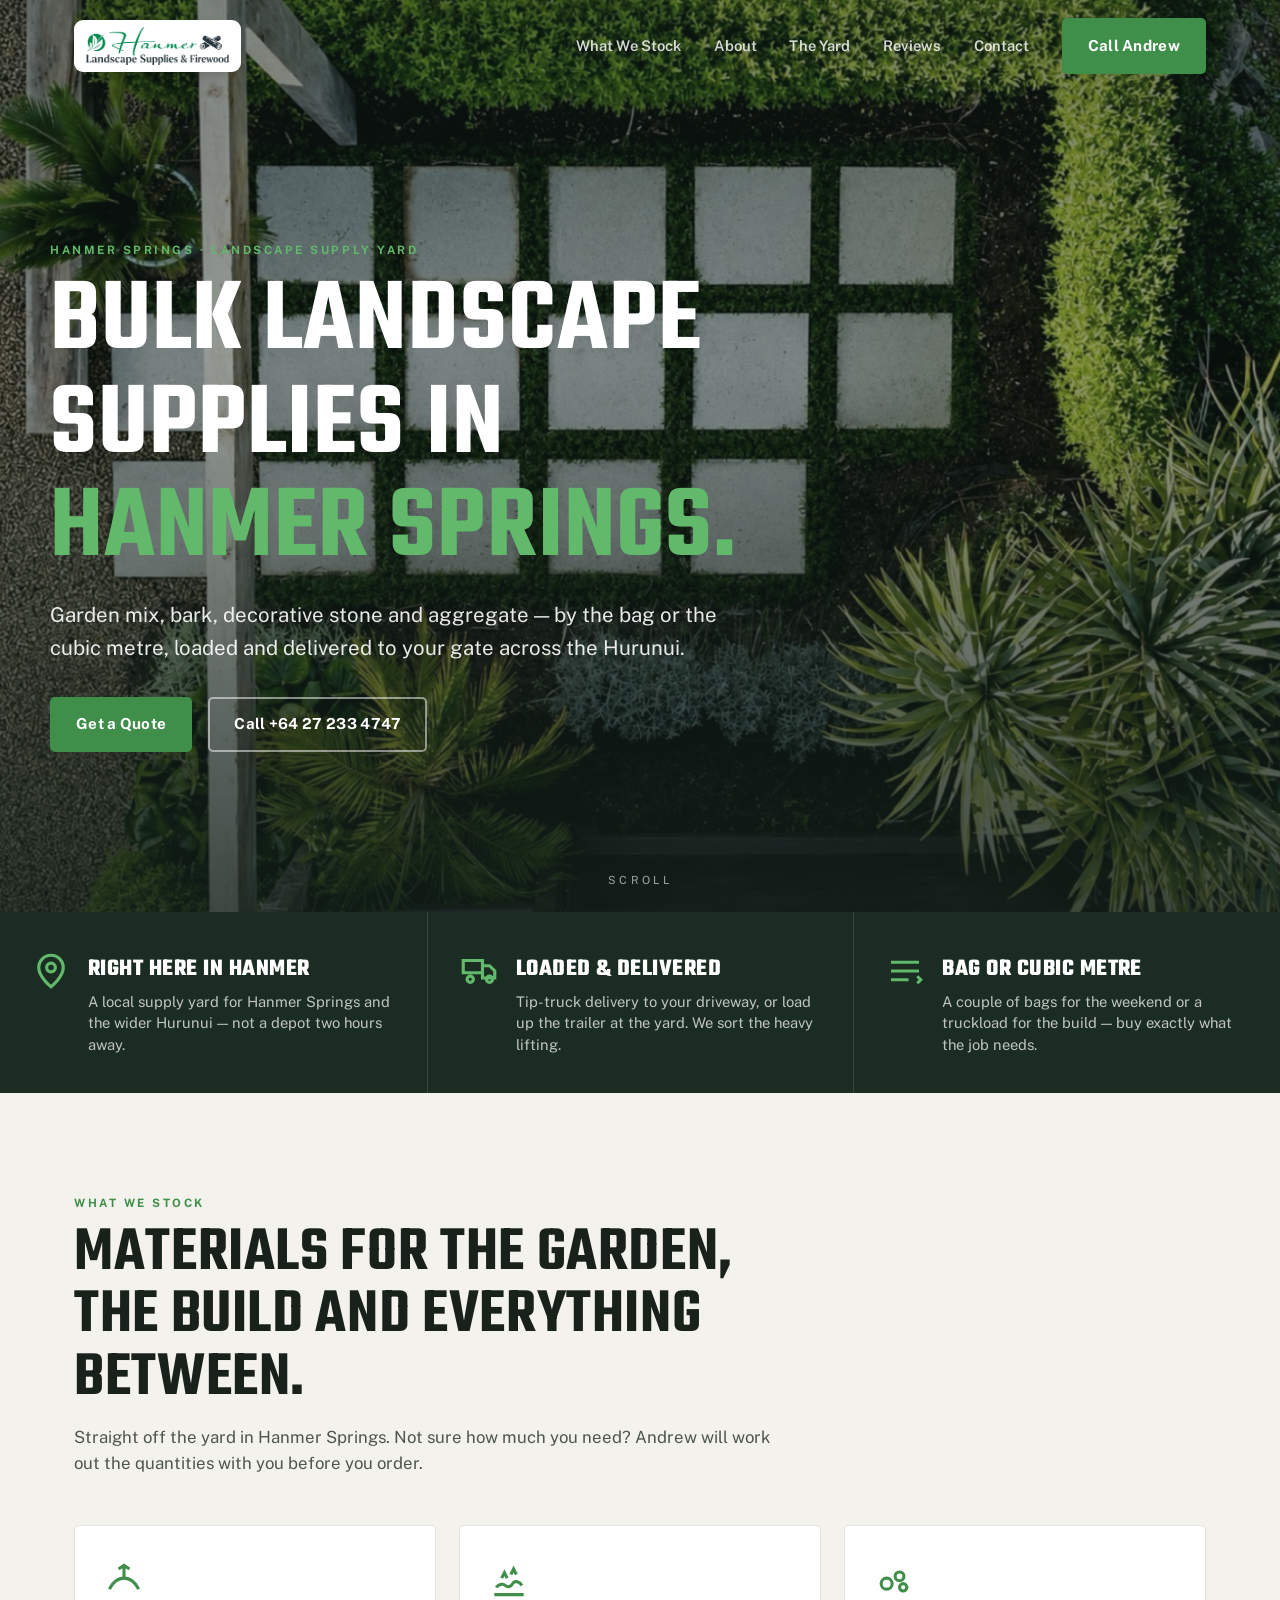
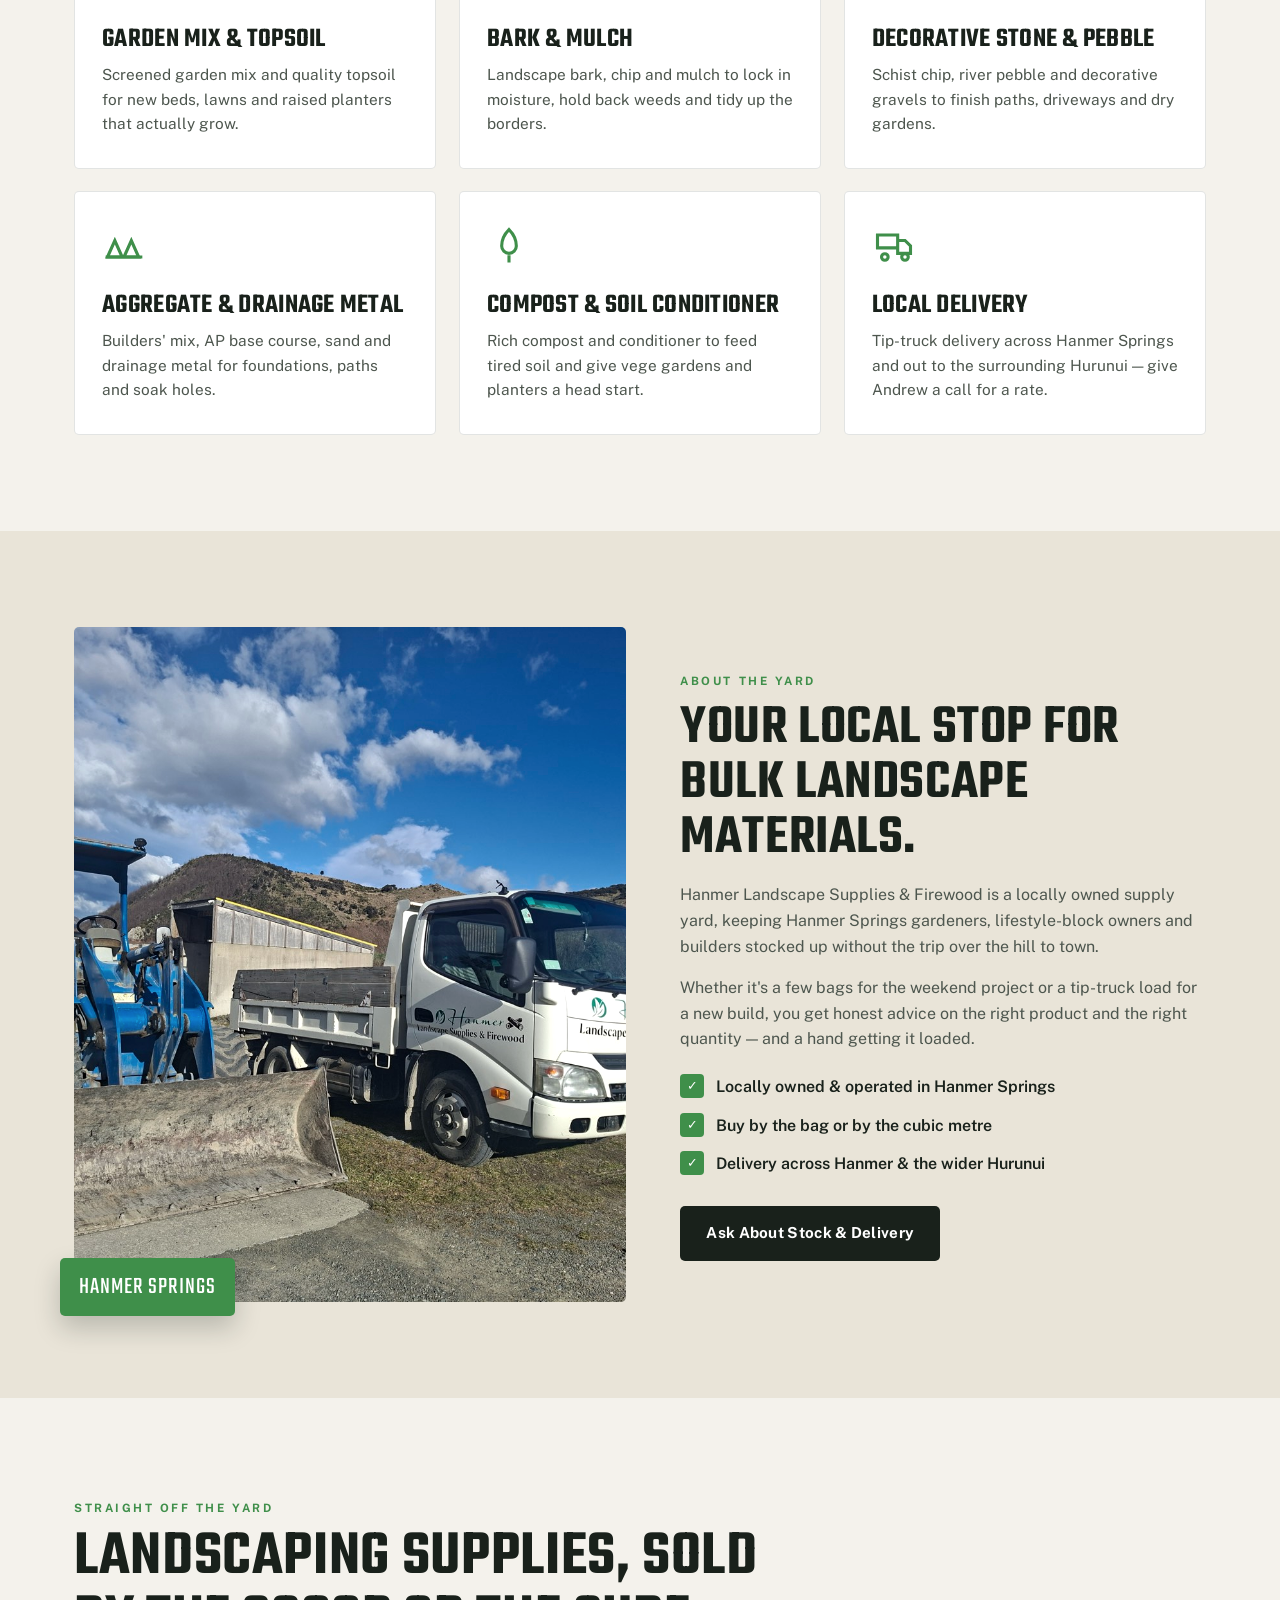
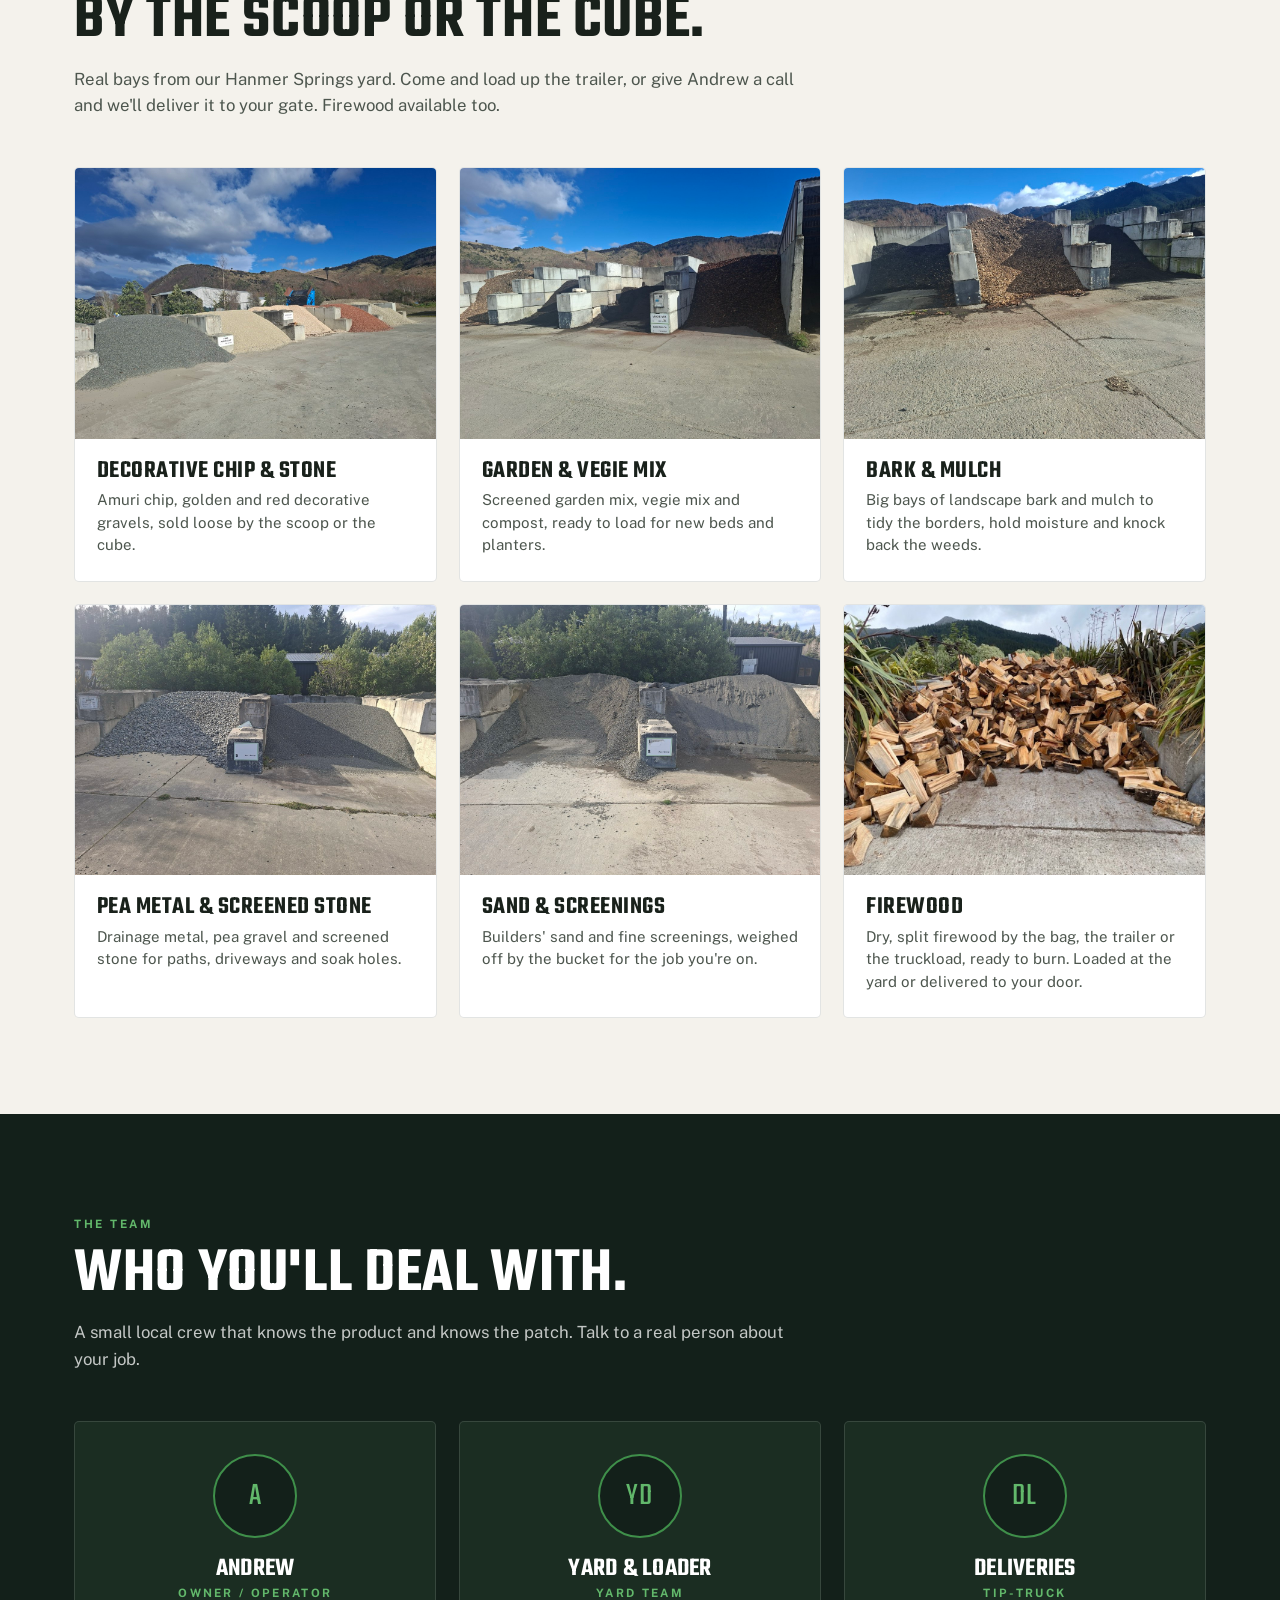
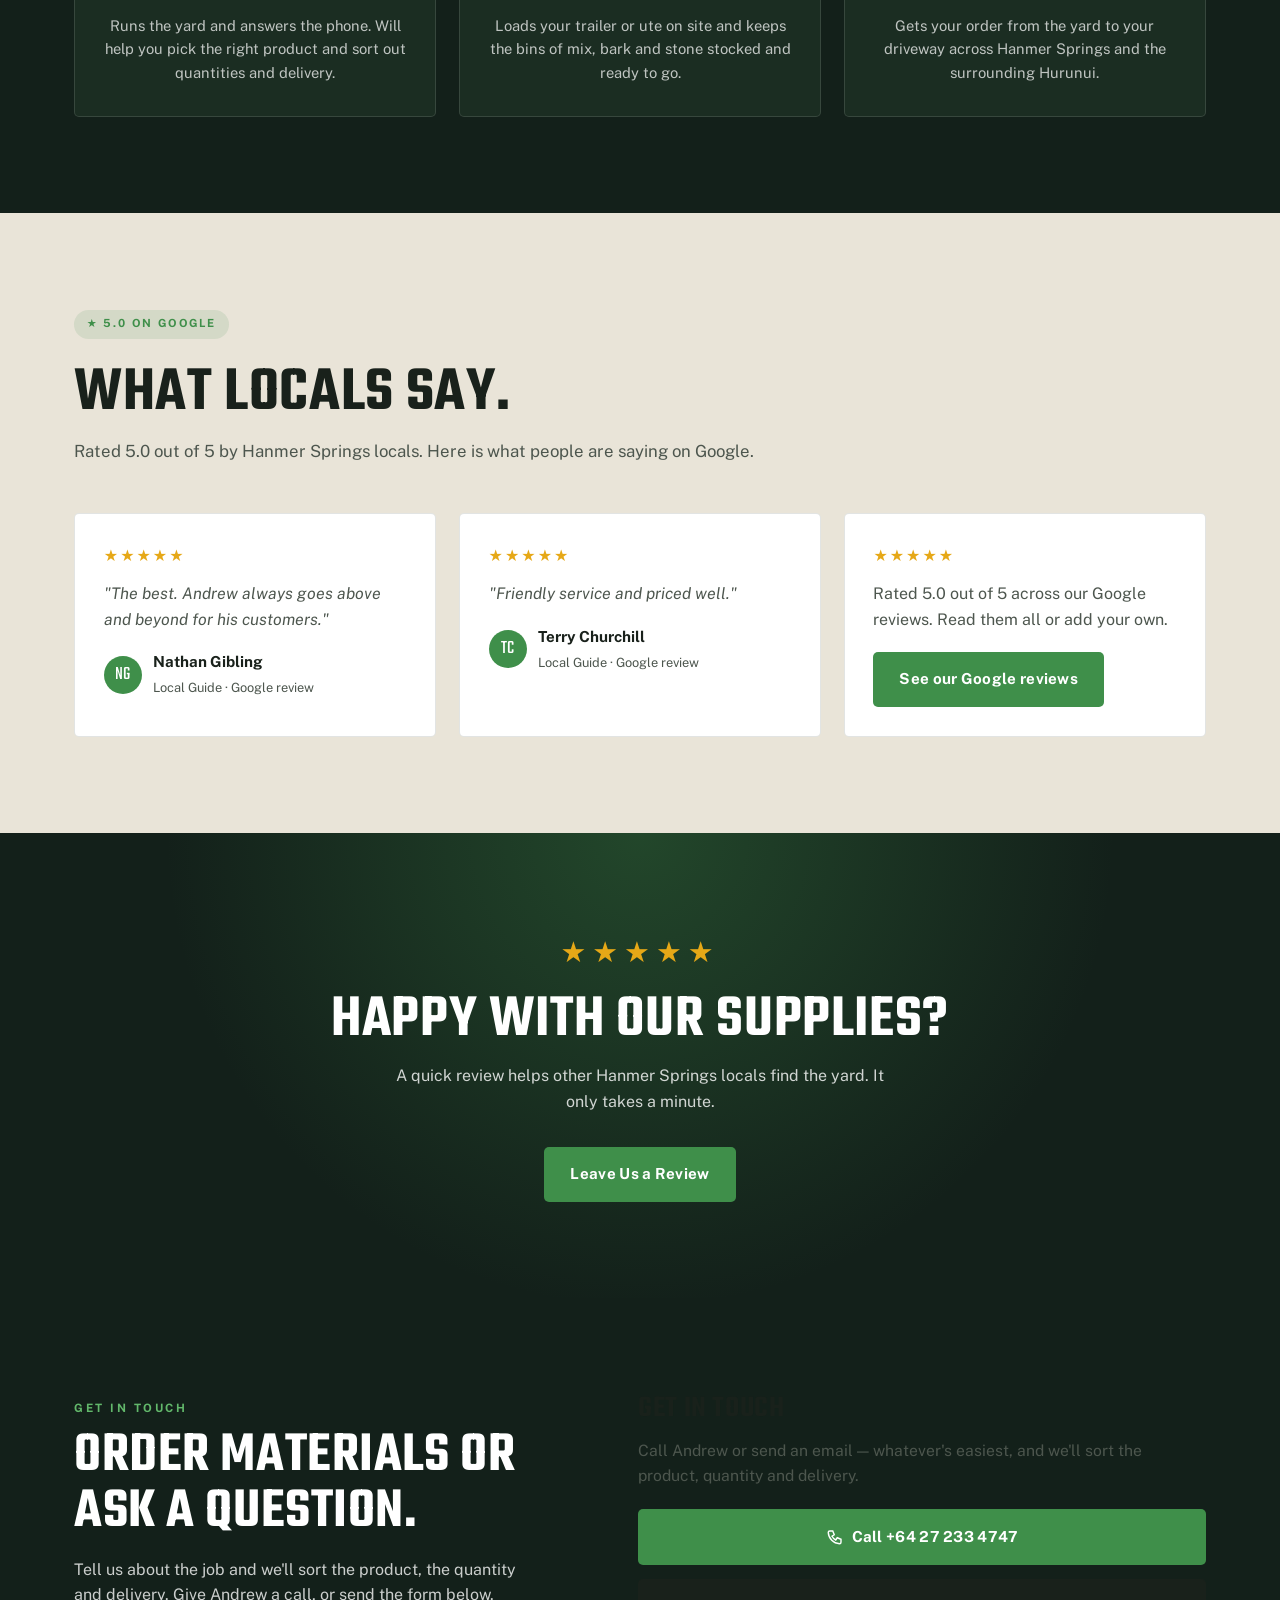
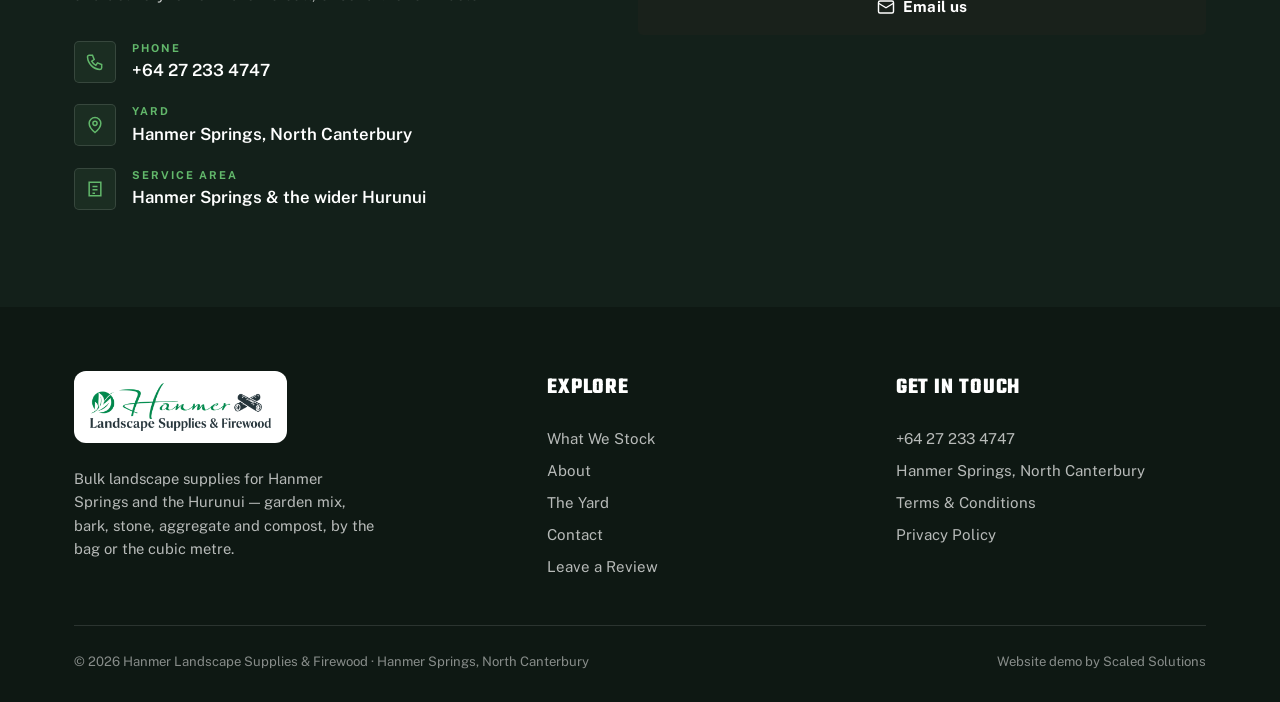
==== commit 19afc84e: "Sync GitHub to the live site (28 Oct 2026) Co-Authored-By: Claude Opus 5.5 <noreply@anthropic.com>" ====
--- a/index.html
+++ b/index.html
@@ -3,28 +3,28 @@
 <head>
 <meta charset="UTF-8" />
 <meta name="viewport" content="width=device-width, initial-scale=1.0" />
-<title>Hanmer Landscape Supplies and Firewood | Landscape Supply Yard, Hanmer Springs</title>
-<meta name="description" content="Bulk landscape supplies and firewood in Hanmer Springs — garden mix, bark, mulch, decorative stone, aggregate and Pine &amp; Oregon firewood. By the bag or the cubic metre, loaded and delivered across the Hurunui. 211 Jacks Pass Road." />
+<title>Hanmer Landscape Supplies &amp; Firewood | Landscape Supply Yard, Hanmer Springs</title>
+<meta name="description" content="Bulk landscape supplies in Hanmer Springs — garden mix, bark, mulch, decorative stone and aggregate. By the bag or the cubic metre, loaded and delivered across the Hurunui." />
 <link rel="icon" href="data:image/svg+xml,%3Csvg xmlns='http://www.w3.org/2000/svg' viewBox='0 0 100 100'%3E%3Crect width='100' height='100' rx='18' fill='%233f8f4a'/%3E%3Ctext x='50' y='74' font-family='Arial' font-size='66' font-weight='bold' fill='white' text-anchor='middle'%3EH%3C/text%3E%3C/svg%3E" />
-<meta property="og:title" content="Hanmer Landscape Supplies and Firewood | Hanmer Springs" />
-<meta property="og:description" content="Garden mix, bark, stone, aggregate and Pine &amp; Oregon firewood — by the bag or the cubic metre, loaded and delivered across the Hurunui." />
+<meta property="og:title" content="Hanmer Landscape Supplies &amp; Firewood | Hanmer Springs" />
+<meta property="og:description" content="Garden mix, bark, stone and aggregate — by the bag or the cubic metre, loaded and delivered across the Hurunui." />
 <meta property="og:type" content="website" />
 <meta property="og:image" content="https://hanmer-landscape-supplies-demo.vercel.app/images/hanmer-1.jpg" />
 <link rel="preconnect" href="https://fonts.googleapis.com" />
 <link rel="preconnect" href="https://fonts.gstatic.com" crossorigin />
 <link href="https://fonts.googleapis.com/css2?family=Teko:wght@400;500;600;700&family=Public+Sans:wght@400;500;600;700&display=swap" rel="stylesheet" />
+<link rel="preload" as="image" href="images/hanmer-1.jpg" fetchpriority="high" />
 <link rel="stylesheet" href="styles.css" />
 </head>
 <body>
 
-<div id="intro"><div class="mark">Hanmer Landscape<span>Supplies &amp; Firewood</span></div></div>
+<div id="intro"><div class="intro-logo-chip"><img src="images/logo.png" alt="Hanmer Landscape Supplies &amp; Firewood" /></div></div>
 
 <!-- NAV -->
 <header class="nav">
   <div class="wrap">
-    <a class="logo" href="index.html">
-      <span class="lk">H</span>
-      <span><b>Hanmer Landscape</b><small>Supplies &amp; Firewood · Hanmer Springs</small></span>
+    <a class="logo logo--chip" href="index.html" aria-label="Hanmer Landscape Supplies &amp; Firewood, Hanmer Springs">
+      <img class="logo-img" src="images/logo.png" alt="Hanmer Landscape Supplies &amp; Firewood" />
     </a>
     <button class="nav-toggle" aria-label="Menu">&#9776;</button>
     <nav class="navlinks">
@@ -98,7 +98,7 @@
       <div class="card">
         <svg class="ic" viewBox="0 0 24 24" fill="none" stroke="currentColor" stroke-width="1.7"><circle cx="8" cy="14" r="3"/><circle cx="15" cy="10" r="2.4"/><circle cx="17" cy="16" r="2"/></svg>
         <h3>Decorative Stone &amp; Pebble</h3>
-        <p>Amuri lime chip, river pebble and decorative gravels to finish paths, driveways and dry gardens.</p>
+        <p>Schist chip, river pebble and decorative gravels to finish paths, driveways and dry gardens.</p>
       </div>
       <div class="card">
         <svg class="ic" viewBox="0 0 24 24" fill="none" stroke="currentColor" stroke-width="1.7"><path d="M3 18l4-9 4 9zM12 18l4-9 4 9z"/><path d="M2 18h20"/></svg>
@@ -109,11 +109,6 @@
         <svg class="ic" viewBox="0 0 24 24" fill="none" stroke="currentColor" stroke-width="1.7"><path d="M12 3c3 3 4 6 4 9a4 4 0 0 1-8 0c0-3 1-6 4-9z"/><path d="M12 21v-4"/></svg>
         <h3>Compost &amp; Soil Conditioner</h3>
         <p>Rich compost and conditioner to feed tired soil and give vege gardens and planters a head start.</p>
-      </div>
-      <div class="card">
-        <svg class="ic" viewBox="0 0 24 24" fill="none" stroke="currentColor" stroke-width="1.7"><path d="M12 3s5 4 5 9a5 5 0 0 1-10 0c0-2 1-3.5 2.5-5"/><path d="M4 20l4-5M20 20l-4-5M9 20h6"/></svg>
-        <h3>Firewood</h3>
-        <p>Pine and Oregon firewood — split, seasoned and ready to burn, by the bag or the load.</p>
       </div>
       <div class="card">
         <svg class="ic" viewBox="0 0 24 24" fill="none" stroke="currentColor" stroke-width="1.7"><path d="M3 13h11V6H3zM14 9h4l3 3v4h-7z"/><circle cx="7" cy="18" r="1.8"/><circle cx="18" cy="18" r="1.8"/></svg>
@@ -128,13 +123,13 @@
 <section class="band-bone reveal" id="about">
   <div class="wrap about-grid">
     <div class="about-media">
-      <img src="images/hanmer-7.jpg" alt="The Hanmer Landscape Supplies delivery truck" width="900" height="675" loading="lazy" style="object-position:center" />
+      <img src="images/hanmer-7.jpg" alt="The Hanmer Landscape Supplies &amp; Firewood tip truck and loader" width="900" height="675" loading="lazy" style="object-position:center" />
       <span class="tag">Hanmer Springs</span>
     </div>
     <div class="about-copy">
       <span class="eyebrow">About The Yard</span>
       <h2>Your local stop for bulk landscape materials.</h2>
-      <p>Hanmer Landscape Supplies is a locally owned supply yard, keeping Hanmer Springs gardeners, lifestyle-block owners and builders stocked up without the trip over the hill to town.</p>
+      <p>Hanmer Landscape Supplies &amp; Firewood is a locally owned supply yard, keeping Hanmer Springs gardeners, lifestyle-block owners and builders stocked up without the trip over the hill to town.</p>
       <p>Whether it's a few bags for the weekend project or a tip-truck load for a new build, you get honest advice on the right product and the right quantity — and a hand getting it loaded.</p>
       <ul class="checklist">
         <li><span class="tick">&#10003;</span> Locally owned &amp; operated in Hanmer Springs</li>
@@ -146,21 +141,39 @@
   </div>
 </section>
 
-<!-- GALLERY / YARD -->
+<!-- YARD / SUPPLIES (real photos) -->
 <section class="band-light reveal" id="yard">
   <div class="wrap">
     <div class="sec-head">
-      <span class="eyebrow">Around The Yard</span>
-      <h2>From bare ground to finished garden.</h2>
-      <p>A look at the materials we stock and the kind of results they help our customers create around Hanmer Springs.</p>
-    </div>
-    <div class="masonry">
-      <img src="images/hanmer-5.jpg" alt="Landscaped garden seating area near Hanmer Springs" loading="lazy" />
-      <img src="images/hanmer-6.jpg" alt="Finished garden with stone walls and mountain views" loading="lazy" />
-      <img src="images/hanmer-1.jpg" alt="Paved garden with decorative planting" loading="lazy" />
-      <img src="images/hanmer-2.jpg" alt="Outdoor patio and lawn landscaping" loading="lazy" />
-      <img src="images/hanmer-3.jpg" alt="Stone path and timber deck garden" loading="lazy" />
-      <img src="images/hanmer-4.jpg" alt="Modern courtyard landscaping in the Hurunui" loading="lazy" />
+      <span class="eyebrow">Straight off the yard</span>
+      <h2>Landscaping supplies, sold by the scoop or the cube.</h2>
+      <p>Real bays from our Hanmer Springs yard. Come and load up the trailer, or give Andrew a call and we'll deliver it to your gate. Firewood available too.</p>
+    </div>
+    <div class="yard-grid">
+      <article class="yard-card">
+        <img src="images/yard-chip.jpg" alt="Bays of decorative chip and gravel at the Hanmer Landscape Supplies &amp; Firewood yard" loading="lazy" />
+        <div class="body"><h3>Decorative chip &amp; stone</h3><p>Amuri chip, golden and red decorative gravels, sold loose by the scoop or the cube.</p></div>
+      </article>
+      <article class="yard-card">
+        <img src="images/yard-mix.jpg" alt="Garden mix and vegie mix bays at the yard" loading="lazy" />
+        <div class="body"><h3>Garden &amp; vegie mix</h3><p>Screened garden mix, vegie mix and compost, ready to load for new beds and planters.</p></div>
+      </article>
+      <article class="yard-card">
+        <img src="images/yard-bark.jpg" alt="Large bays of landscape bark and mulch" loading="lazy" />
+        <div class="body"><h3>Bark &amp; mulch</h3><p>Big bays of landscape bark and mulch to tidy the borders, hold moisture and knock back the weeds.</p></div>
+      </article>
+      <article class="yard-card">
+        <img src="images/yard-metal.jpg" alt="Pea metal and screened stone piles with price sign" loading="lazy" />
+        <div class="body"><h3>Pea metal &amp; screened stone</h3><p>Drainage metal, pea gravel and screened stone for paths, driveways and soak holes.</p></div>
+      </article>
+      <article class="yard-card">
+        <img src="images/yard-sand.jpg" alt="Sand and fine screenings bays" loading="lazy" />
+        <div class="body"><h3>Sand &amp; screenings</h3><p>Builders' sand and fine screenings, weighed off by the bucket for the job you're on.</p></div>
+      </article>
+      <article class="yard-card">
+        <img src="images/yard-firewood.jpg" alt="A pile of split, dry firewood at the Hanmer yard" loading="lazy" />
+        <div class="body"><h3>Firewood</h3><p>Dry, split firewood by the bag, the trailer or the truckload, ready to burn. Loaded at the yard or delivered to your door.</p></div>
+      </article>
     </div>
   </div>
 </section>
@@ -200,25 +213,25 @@
 <section class="band-bone reveal" id="reviews">
   <div class="wrap">
     <div class="sec-head">
-      <span class="badge">Example reviews</span>
+      <span class="badge">&#9733; 5.0 on Google</span>
       <h2>What locals say.</h2>
-      <p>A sample of the kind of feedback a tidy, well-stocked local supply yard earns. Real Google reviews will appear here once they're connected.</p>
+      <p>Rated 5.0 out of 5 by Hanmer Springs locals. Here is what people are saying on Google.</p>
     </div>
     <div class="reviews">
       <div class="review">
         <div class="stars">&#9733;&#9733;&#9733;&#9733;&#9733;</div>
-        <p>"Rang Andrew in the morning, had a load of garden mix in the driveway that afternoon. Good product and a fair price — saved me a trip into town."</p>
-        <div class="who"><span class="dot">M</span><div><b>Mark T.</b><span>Hanmer Springs</span></div></div>
+        <p>"The best. Andrew always goes above and beyond for his customers."</p>
+        <div class="who"><span class="dot">NG</span><div><b>Nathan Gibling</b><span>Local Guide &middot; Google review</span></div></div>
       </div>
       <div class="review">
         <div class="stars">&#9733;&#9733;&#9733;&#9733;&#9733;</div>
-        <p>"Sorted exactly the right amount of schist chip for our path and helped me work out how many metres I needed. Friendly and no fuss."</p>
-        <div class="who"><span class="dot">S</span><div><b>Sarah W.</b><span>Rotherham</span></div></div>
-      </div>
-      <div class="review">
+        <p>"Friendly service and priced well."</p>
+        <div class="who"><span class="dot">TC</span><div><b>Terry Churchill</b><span>Local Guide &middot; Google review</span></div></div>
+      </div>
+      <div class="review review--cta">
         <div class="stars">&#9733;&#9733;&#9733;&#9733;&#9733;</div>
-        <p>"Great to have a proper supply yard up here. Loaded the trailer for us and the bark has made the gardens look brand new."</p>
-        <div class="who"><span class="dot">D</span><div><b>Dave H.</b><span>Culverden</span></div></div>
+        <p>Rated 5.0 out of 5 across our Google reviews. Read them all or add your own.</p>
+        <a class="btn btn-primary" href="https://www.google.com/search?q=Hanmer+Landscape+Supplies#lrd=0x6d3065a1b990ba03:0x8c7ac0242fb257ba,3,,,," target="_blank" rel="noopener">See our Google reviews</a>
       </div>
     </div>
   </div>
@@ -230,7 +243,7 @@
     <div class="stars">&#9733;&#9733;&#9733;&#9733;&#9733;</div>
     <h2>Happy with our supplies?</h2>
     <p>A quick review helps other Hanmer Springs locals find the yard. It only takes a minute.</p>
-    <a class="btn btn-primary" href="review.html">Leave Us a Review</a>
+    <a class="btn btn-primary" href="https://www.google.com/search?q=Hanmer+Landscape+Supplies#lrd=0x6d3065a1b990ba03:0x8c7ac0242fb257ba,3,,,," target="_blank" rel="noopener">Leave Us a Review</a>
   </div>
 </section>
 
@@ -240,19 +253,15 @@
     <div class="contact-info">
       <span class="eyebrow light">Get In Touch</span>
       <h2>Order materials or ask a question.</h2>
-      <p class="intro">Tell us about the job and we'll sort the product, the quantity and delivery. Give Andrew a call or drop him an email — whatever's easiest.</p>
+      <p class="intro">Tell us about the job and we'll sort the product, the quantity and delivery. Give Andrew a call, or send the form below.</p>
       <div class="cinfo">
         <a href="tel:+64272334747">
           <span class="ic"><svg viewBox="0 0 24 24" width="20" height="20" fill="none" stroke="currentColor" stroke-width="1.8"><path d="M5 4h4l2 5-3 2a12 12 0 0 0 5 5l2-3 5 2v4a2 2 0 0 1-2 2A16 16 0 0 1 3 6a2 2 0 0 1 2-2z"/></svg></span>
           <span><small>Phone</small><b>+64 27 233 4747</b></span>
         </a>
-        <a href="mailto:andrew@hanmerlandscapesupplies.co.nz?subject=Enquiry%20from%20your%20website">
-          <span class="ic"><svg viewBox="0 0 24 24" width="20" height="20" fill="none" stroke="currentColor" stroke-width="1.8"><path d="M4 5h16a1 1 0 0 1 1 1v12a1 1 0 0 1-1 1H4a1 1 0 0 1-1-1V6a1 1 0 0 1 1-1z"/><path d="m3.5 6.5 8.5 6 8.5-6"/></svg></span>
-          <span><small>Email</small><b>andrew@hanmerlandscapesupplies.co.nz</b></span>
-        </a>
         <div>
           <span class="ic"><svg viewBox="0 0 24 24" width="20" height="20" fill="none" stroke="currentColor" stroke-width="1.8"><path d="M12 21s-7-5.5-7-11a7 7 0 0 1 14 0c0 5.5-7 11-7 11z"/><circle cx="12" cy="10" r="2.5"/></svg></span>
-          <span><small>Yard</small><b>211 Jacks Pass Road, Hanmer Springs 7334</b></span>
+          <span><small>Yard</small><b>Hanmer Springs, North Canterbury</b></span>
         </div>
         <div>
           <span class="ic"><svg viewBox="0 0 24 24" width="20" height="20" fill="none" stroke="currentColor" stroke-width="1.8"><path d="M5 4h14v16H5z"/><path d="M9 9h6M9 13h6M9 17h3"/></svg></span>
@@ -261,20 +270,17 @@
       </div>
     </div>
 
-    <div class="contact-cta">
-      <h3>Get a quote or place an order</h3>
-      <p>The quickest way to sort your order is a quick call or email to Andrew — tell him the material, the rough quantity and where it's going, and he'll take care of the rest.</p>
-      <div class="contact-cta-btns">
-        <a class="btn btn-primary" href="mailto:andrew@hanmerlandscapesupplies.co.nz?subject=Enquiry%20from%20your%20website&amp;body=Hi%20Andrew%2C%0A%0AI%27m%20after%20the%20following%20(material%2C%20rough%20quantity%2C%20delivery%20suburb)%3A%0A%0A">
-          <svg viewBox="0 0 24 24" width="18" height="18" fill="none" stroke="currentColor" stroke-width="1.9"><path d="M4 5h16a1 1 0 0 1 1 1v12a1 1 0 0 1-1 1H4a1 1 0 0 1-1-1V6a1 1 0 0 1 1-1z"/><path d="m3.5 6.5 8.5 6 8.5-6"/></svg>
-          Email Andrew
-        </a>
-        <a class="btn btn-dark" href="tel:+64272334747">
-          <svg viewBox="0 0 24 24" width="18" height="18" fill="none" stroke="currentColor" stroke-width="1.9"><path d="M5 4h4l2 5-3 2a12 12 0 0 0 5 5l2-3 5 2v4a2 2 0 0 1-2 2A16 16 0 0 1 3 6a2 2 0 0 1 2-2z"/></svg>
-          Call Andrew
-        </a>
-      </div>
-      <span class="contact-cta-note">Opens straight in your email — no forms, no fuss.</span>
+    <div class="cform contact-cta">
+      <h3>Get in touch</h3>
+      <p>Call Andrew or send an email — whatever's easiest, and we'll sort the product, quantity and delivery.</p>
+      <a class="btn btn-primary" href="tel:+64272334747">
+        <svg viewBox="0 0 24 24" width="18" height="18" fill="none" stroke="currentColor" stroke-width="1.9"><path d="M5 4h4l2 5-3 2a12 12 0 0 0 5 5l2-3 5 2v4a2 2 0 0 1-2 2A16 16 0 0 1 3 6a2 2 0 0 1 2-2z"/></svg>
+        Call +64 27 233 4747
+      </a>
+      <a class="btn btn-dark" href="#" data-gmail data-user="andrew" data-domain="hanmerlandscapesupplies.co.nz" data-su="Enquiry%20%E2%80%94%20Hanmer%20Landscape%20Supplies" data-body="Hi%20Andrew%2C%0A%0AI%27d%20like%20a%20quote%20or%20delivery%3A%0A%0AProduct%3A%20%0AApprox%20quantity%3A%20%0ADelivery%20suburb%3A%20%0A%0AName%3A%20%0APhone%3A%20">
+        <svg viewBox="0 0 24 24" width="18" height="18" fill="none" stroke="currentColor" stroke-width="1.9"><rect x="2" y="4" width="20" height="16" rx="2"/><path d="m22 7-10 6L2 7"/></svg>
+        Email us
+      </a>
     </div>
   </div>
 </section>
@@ -284,8 +290,8 @@
   <div class="wrap">
     <div class="foot-grid">
       <div class="col">
-        <h4>Hanmer Landscape Supplies and Firewood</h4>
-        <p>Bulk landscape supplies and firewood for Hanmer Springs and the Hurunui — garden mix, bark, stone, aggregate, compost and Pine &amp; Oregon firewood, by the bag or the cubic metre.</p>
+        <div class="footer-logo-chip"><img src="images/logo.png" alt="Hanmer Landscape Supplies &amp; Firewood" /></div>
+        <p>Bulk landscape supplies for Hanmer Springs and the Hurunui — garden mix, bark, stone, aggregate and compost, by the bag or the cubic metre.</p>
       </div>
       <div class="col">
         <h4>Explore</h4>
@@ -293,18 +299,18 @@
         <a href="#about">About</a>
         <a href="#yard">The Yard</a>
         <a href="#contact">Contact</a>
-        <a href="review.html">Leave a Review</a>
+        <a href="https://www.google.com/search?q=Hanmer+Landscape+Supplies#lrd=0x6d3065a1b990ba03:0x8c7ac0242fb257ba,3,,,," target="_blank" rel="noopener">Leave a Review</a>
       </div>
       <div class="col">
         <h4>Get In Touch</h4>
         <a href="tel:+64272334747">+64 27 233 4747</a>
-        <a href="https://maps.google.com/?q=211+Jacks+Pass+Road,+Hanmer+Springs+7334" target="_blank" rel="noopener">211 Jacks Pass Road, Hanmer Springs 7334</a>
+        <a href="#contact">Hanmer Springs, North Canterbury</a>
         <a href="terms.html">Terms &amp; Conditions</a>
         <a href="privacy.html">Privacy Policy</a>
       </div>
     </div>
     <div class="foot-bottom">
-      <span>&copy; 2026 Hanmer Landscape Supplies and Firewood · 211 Jacks Pass Road, Hanmer Springs 7334</span>
+      <span>&copy; 2026 Hanmer Landscape Supplies &amp; Firewood · Hanmer Springs, North Canterbury</span>
       <span>Website demo by Scaled Solutions</span>
     </div>
   </div>
--- a/styles.css
+++ b/styles.css
@@ -244,12 +244,6 @@
 form.cform{background:#fff;border-radius:var(--radius);padding:2rem;display:grid;gap:1rem}
 form.cform .row{display:grid;grid-template-columns:1fr 1fr;gap:1rem}
 @media(max-width:520px){form.cform .row{grid-template-columns:1fr}}
-.contact-cta{background:#fff;border-radius:var(--radius);padding:2.4rem;display:flex;flex-direction:column;gap:1.1rem;align-self:start}
-.contact-cta h3{font-family:"Teko";font-weight:600;font-size:2rem;line-height:1;color:var(--ink)}
-.contact-cta p{color:var(--ink-soft);line-height:1.6;max-width:44ch}
-.contact-cta-btns{display:flex;gap:.8rem;flex-wrap:wrap;margin-top:.4rem}
-.contact-cta-btns .btn{justify-content:center;gap:.55rem;flex:1;min-width:160px}
-.contact-cta-note{font-size:.82rem;color:var(--ink-soft);opacity:.8}
 .field{display:flex;flex-direction:column;gap:.35rem}
 .field label{font-size:.78rem;font-weight:700;letter-spacing:.04em;text-transform:uppercase;color:var(--ink-soft)}
 .field input,.field select,.field textarea{
@@ -293,3 +287,77 @@
 .success{display:none;text-align:center;padding:2rem;background:rgba(63,143,74,.1);border:1px solid var(--accent);border-radius:var(--radius)}
 .success.show{display:block}
 .success .ok{width:60px;height:60px;border-radius:50%;background:var(--accent);color:#fff;display:grid;place-items:center;font-size:1.8rem;margin:0 auto 1rem}
+
+/* ============ Mobile optimisation ============ */
+/* keep anchor-linked sections clear of the fixed nav */
+section[id]{scroll-margin-top:78px}
+/* nicer tap feedback */
+a,button,.btn{-webkit-tap-highlight-color:rgba(63,143,74,.18)}
+
+@media(max-width:760px){
+  section{padding:66px 0}
+  .sec-head{margin-bottom:2.2rem}
+  .trust .item{padding:26px 22px}
+  .hero-inner{padding:120px 0 54px}
+}
+@media(max-width:560px){
+  .wrap{padding:0 18px}
+  section{padding:56px 0}
+  .sec-head{margin-bottom:1.8rem}
+  .sec-head p,.band-dark .sec-head p{font-size:1rem}
+  .hero{min-height:88svh}
+  .hero-inner{padding:108px 0 48px}
+  .hero h1{font-size:2.75rem;margin:.5rem 0 .9rem}
+  .hero p.lead{font-size:1.05rem;margin-bottom:1.5rem}
+  /* full-width, centred CTAs that are easy to tap */
+  .hero-cta{gap:.7rem}
+  .hero-cta .btn{width:100%;justify-content:center}
+  .btn{padding:.95rem 1.35rem}
+  .card{padding:1.6rem 1.4rem}
+  .card h3{font-size:1.55rem}
+  .about-media .tag{left:0;bottom:-12px;font-size:1.3rem;padding:.5rem 1rem}
+  .crew .member{padding:1.7rem 1.4rem}
+  form.cform{padding:1.5rem}
+  .foot-bottom{flex-direction:column;align-items:flex-start;gap:.4rem}
+  .navlinks a.link{padding:.35rem 0}
+}
+@media(max-width:400px){
+  .hero h1{font-size:2.4rem}
+  .sec-head h2{font-size:2.3rem}
+}
+
+/* Contact CTA (replaces form) */
+.contact-cta{display:flex;flex-direction:column;gap:.9rem}
+.contact-cta h3{font-family:"Teko",sans-serif;font-size:1.9rem;text-transform:uppercase;letter-spacing:.02em;margin:0;color:var(--ink)}
+.contact-cta p{color:var(--ink-soft);margin:0 0 .4rem;font-size:.98rem}
+.contact-cta .btn{width:100%;justify-content:center;gap:.5rem}
+
+/* ===== Yard / supplies product cards (real photos) ===== */
+.yard-grid{display:grid;grid-template-columns:repeat(3,1fr);gap:22px}
+.yard-card{background:#fff;border:1px solid var(--line);border-radius:var(--radius);overflow:hidden;
+  transition:transform .25s ease,box-shadow .25s ease}
+.yard-card:hover{transform:translateY(-5px);box-shadow:0 18px 40px rgba(20,32,26,.14)}
+.yard-card img{width:100%;aspect-ratio:4/3;object-fit:cover;display:block;filter:saturate(1.02)}
+.yard-card .body{padding:20px 22px 24px}
+.yard-card h3{font-family:"Teko",sans-serif;font-size:1.55rem;text-transform:uppercase;letter-spacing:.02em;margin-bottom:6px}
+.yard-card p{color:var(--ink-soft);font-size:.94rem;line-height:1.5}
+@media(max-width:900px){.yard-grid{grid-template-columns:1fr 1fr}}
+@media(max-width:560px){.yard-grid{grid-template-columns:1fr}}
+
+/* ===== Brand logo (transparent PNG on white chips) ===== */
+.logo--chip{background:#fff;padding:7px 12px;border-radius:9px;box-shadow:0 6px 18px -12px rgba(0,0,0,.5);align-self:center}
+.logo-img{display:block;height:38px;width:auto}
+.nav.scrolled .logo--chip{box-shadow:0 1px 0 var(--line)}
+/* Loading screen logo */
+#intro .intro-logo-chip{background:#fff;padding:24px 30px;border-radius:16px;box-shadow:0 24px 60px -20px rgba(0,0,0,.55);
+  opacity:0;transform:translateY(12px);animation:introIn 1s .15s forwards}
+#intro .intro-logo-chip img{width:min(320px,72vw);height:auto;display:block}
+/* Footer logo */
+.footer-logo-chip{display:inline-block;background:#fff;padding:12px 16px;border-radius:12px;margin-bottom:16px}
+.footer-logo-chip img{display:block;height:48px;width:auto}
+@media(max-width:680px){.logo-img{height:34px}}
+
+/* Real-reviews Google CTA card */
+.review.review--cta{display:flex;flex-direction:column}
+.review--cta p{font-style:normal;color:var(--ink-soft);margin-bottom:1.2rem}
+.review--cta .btn{align-self:flex-start;margin-top:auto}
